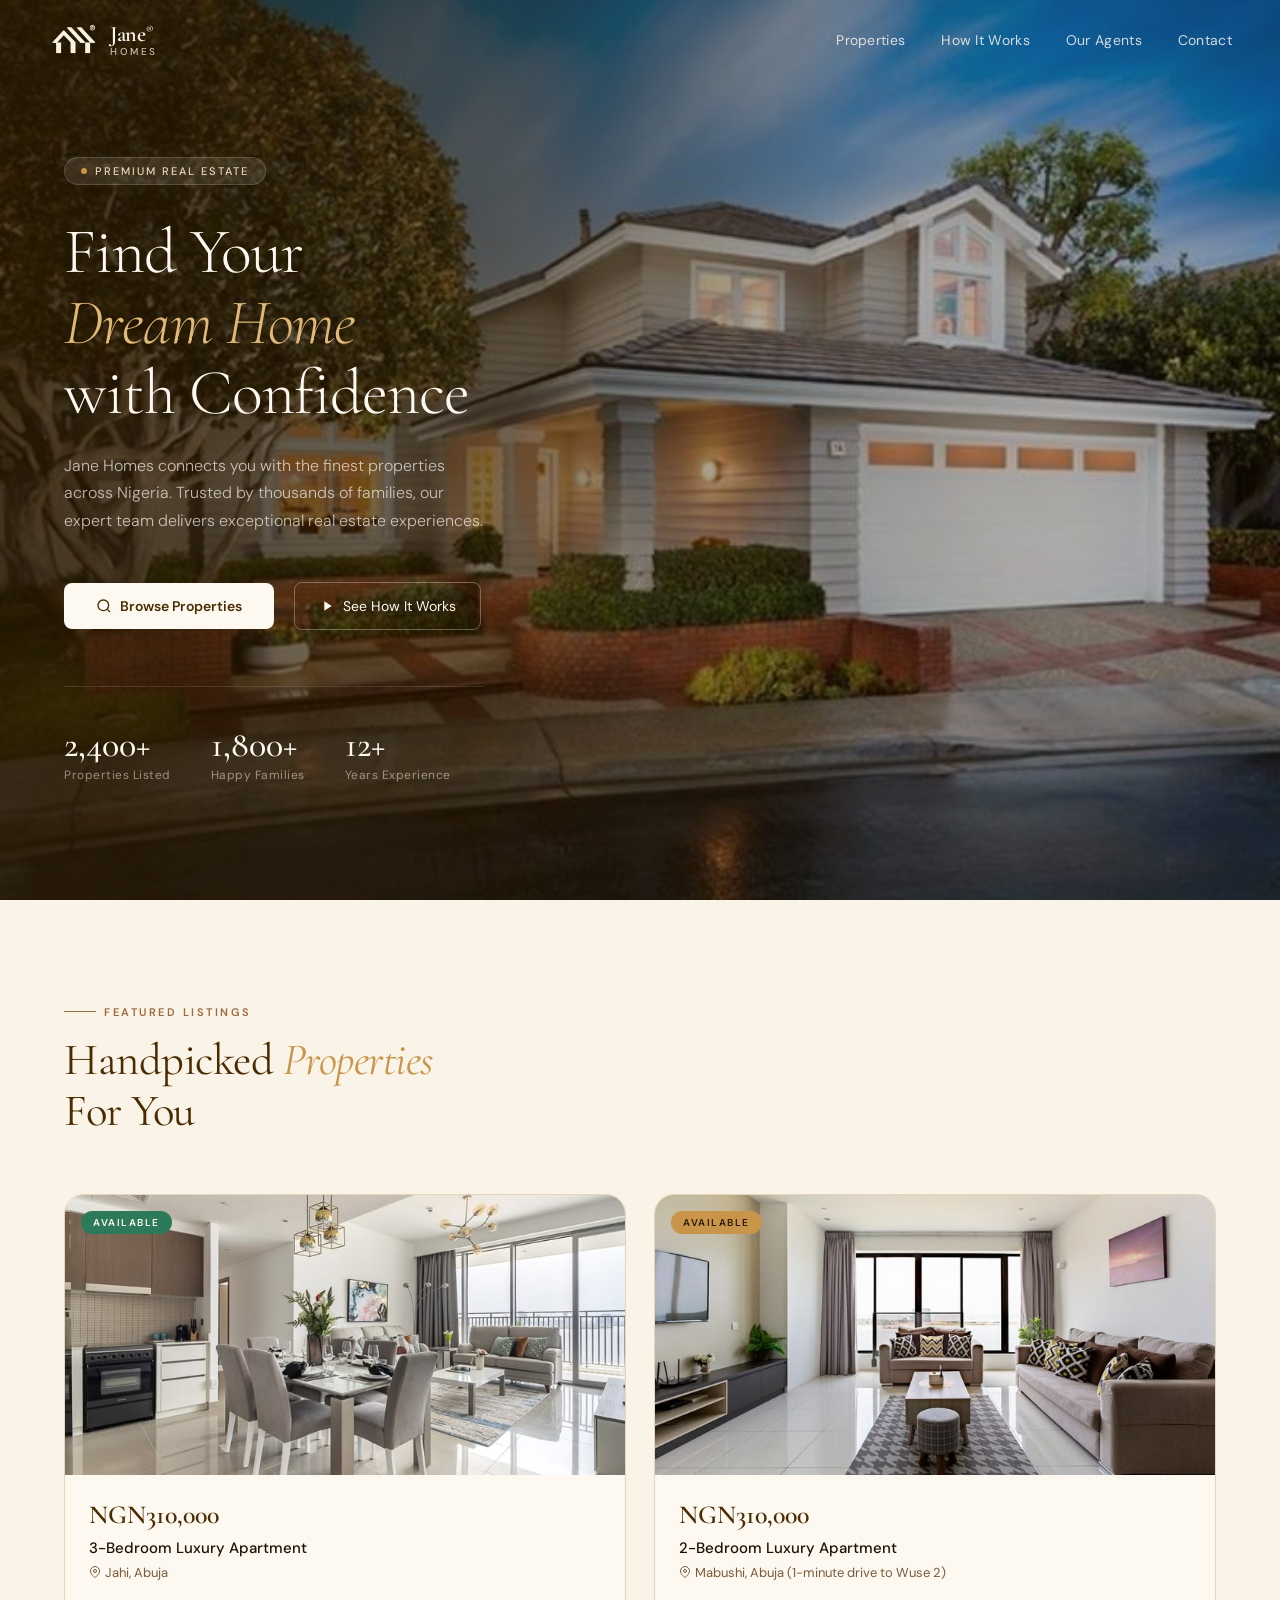
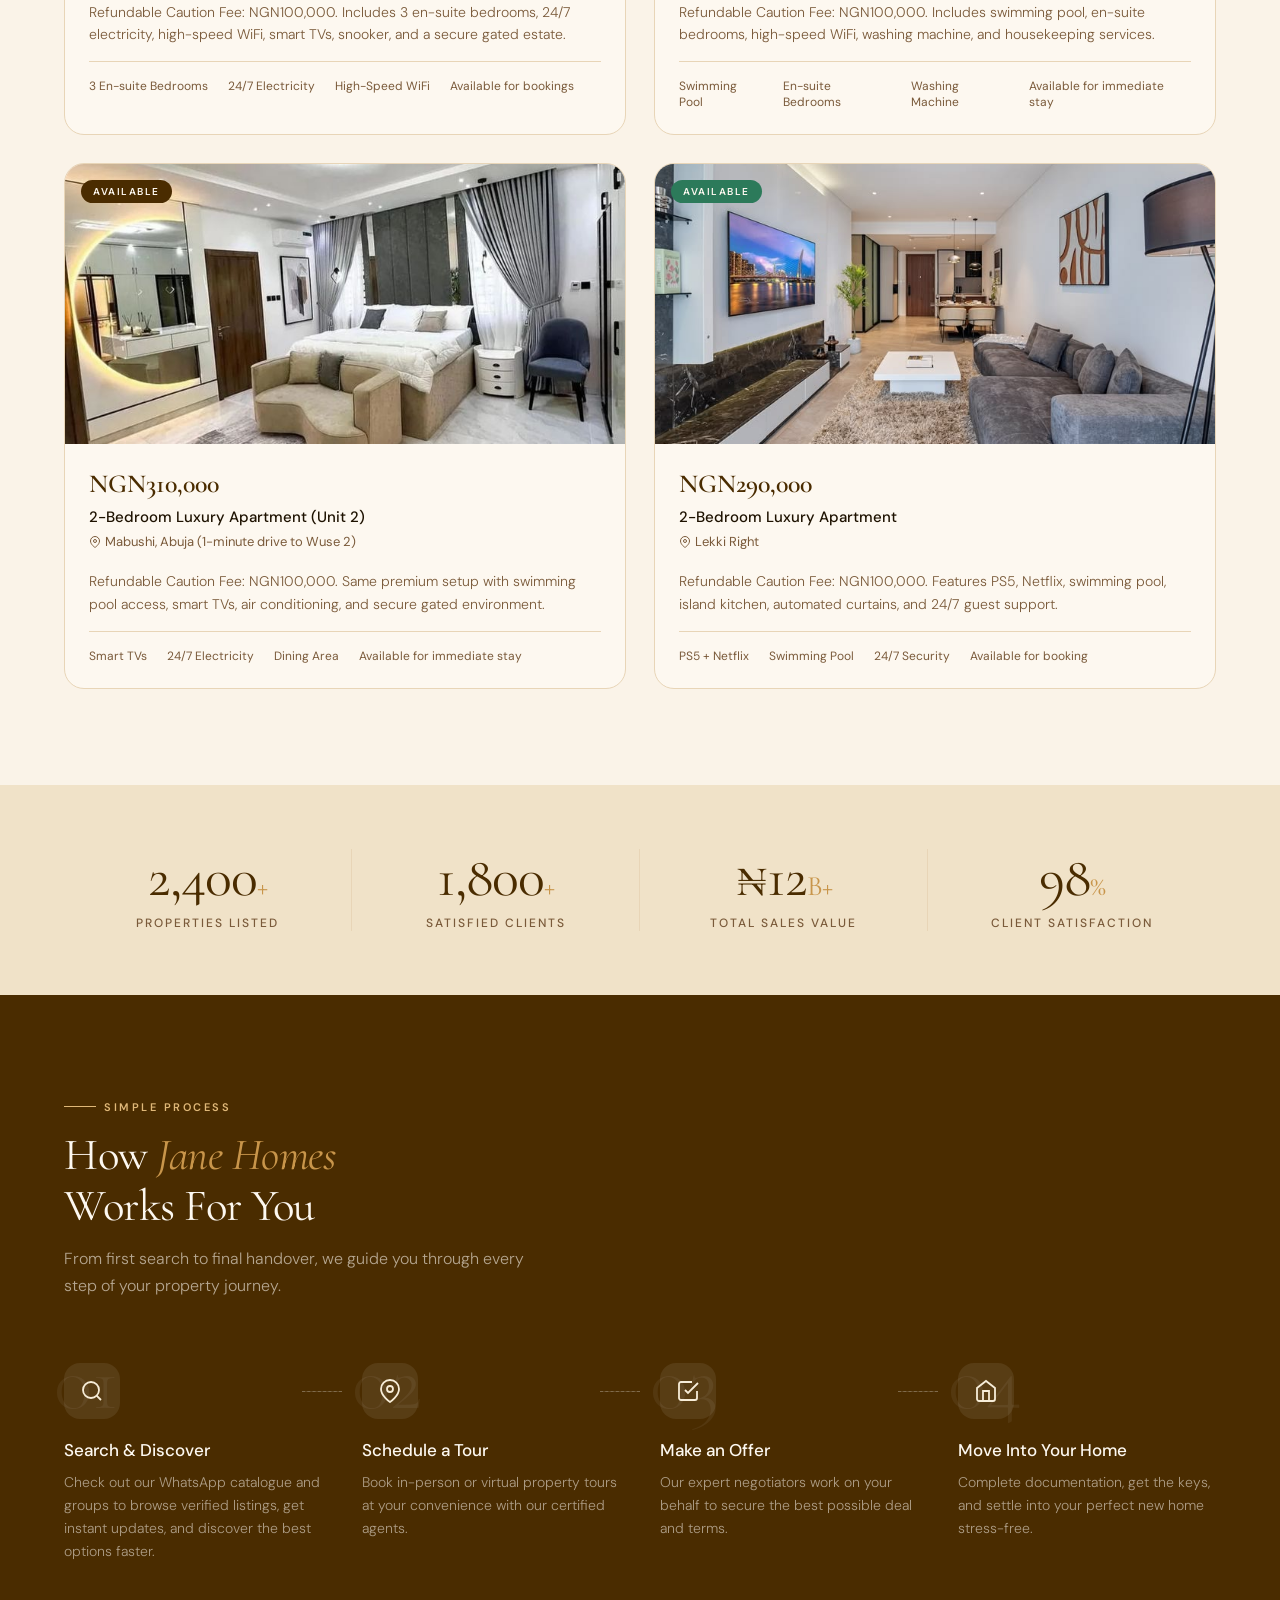
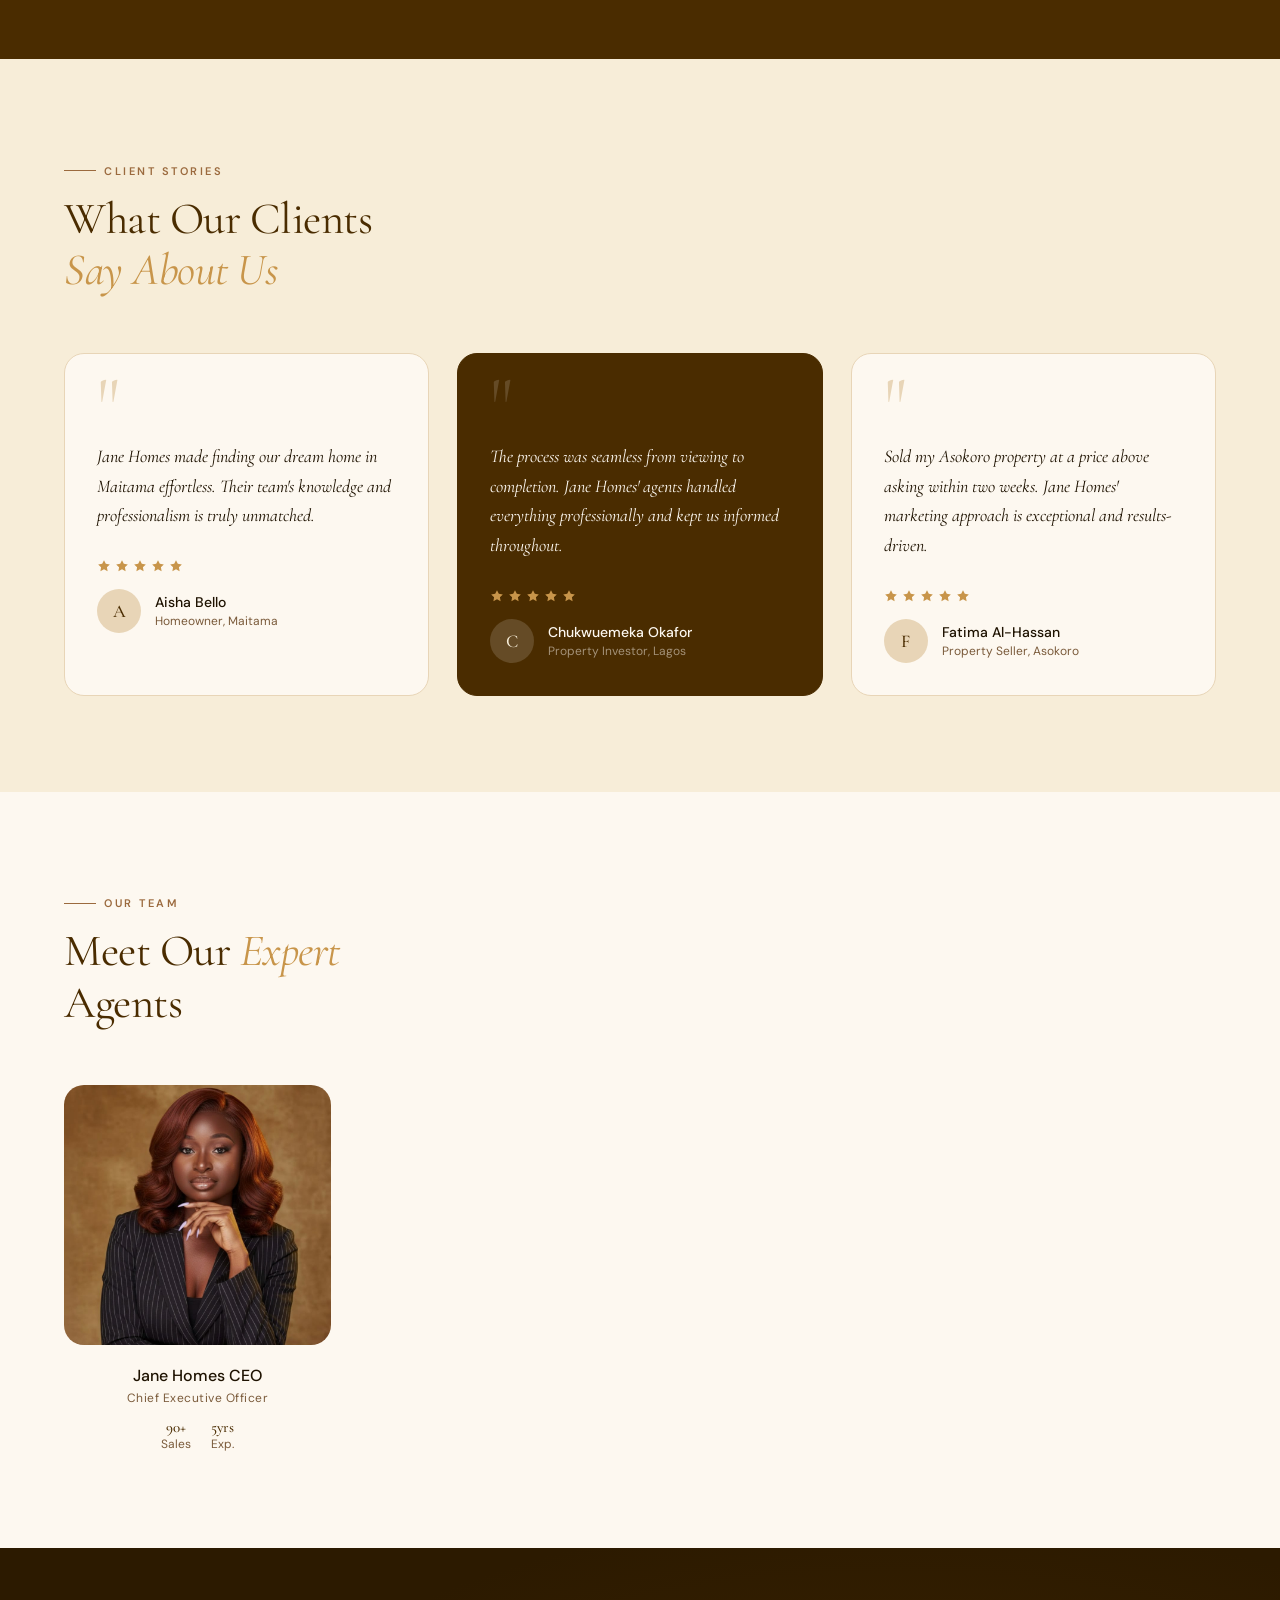
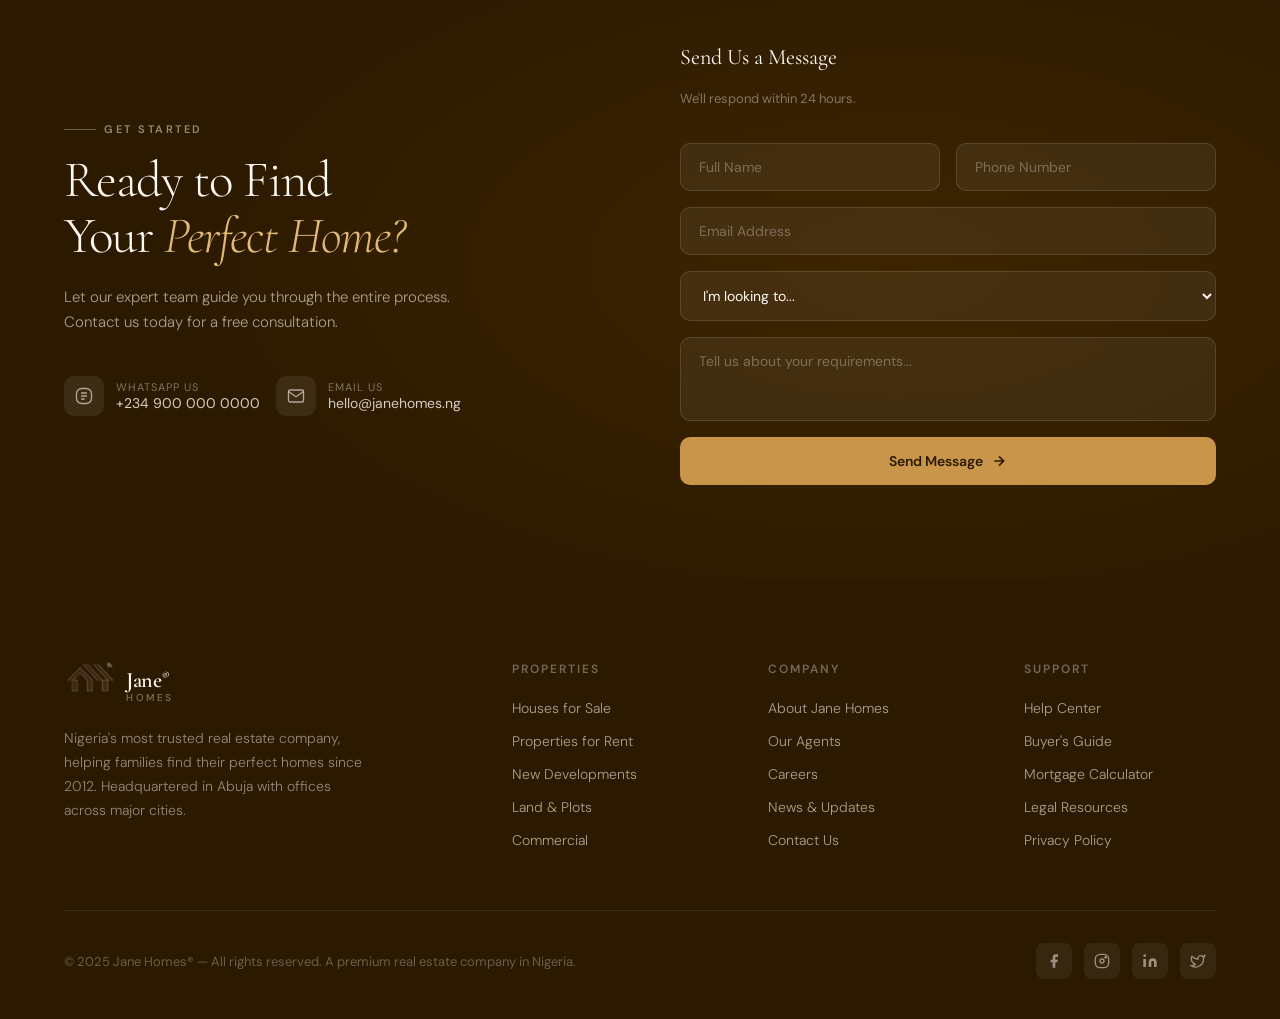
==== index.html @ 44bd5093 "Initial Jane Homes website setup" ====
<!doctype html>
<html lang="en">
  <head>
    <meta charset="UTF-8" />
    <meta name="viewport" content="width=device-width, initial-scale=1.0" />
    <title>Jane Homes® — Premium Real Estate</title>
    <link rel="preconnect" href="https://fonts.googleapis.com" />
    <link
      href="https://fonts.googleapis.com/css2?family=Cormorant+Garamond:ital,wght@0,300;0,400;0,500;0,600;1,300;1,400&family=DM+Sans:wght@300;400;500;600&display=swap"
      rel="stylesheet"
    />
    <link rel="stylesheet" href="assets/css/styles.css" />
  </head>
  <body>
    <!-- NAV -->
    <nav id="navbar">
      <a href="#" class="nav-logo">
        <span class="logo-icon-wrap logo-icon-switch" aria-hidden="true">
          <img
            class="logo-icon logo-icon--white"
            src="assets/images/static light"
            alt=""
          />
          <img
            class="logo-icon logo-icon--dark"
            src="assets/images/static dark"
            alt=""
          />
        </span>
        <div class="logo-text">
          <span class="brand-name"
            >Jane<sup style="font-size: 10px; vertical-align: super"
              >®</sup
            ></span
          >
          <span class="brand-sub">Homes</span>
        </div>
      </a>
      <ul class="nav-links">
        <li><a href="#properties">Properties</a></li>
        <li><a href="#how">How It Works</a></li>
        <li><a href="#agents">Our Agents</a></li>
        <li><a href="#contact">Contact</a></li>
      </ul>
    </nav>

    <!-- HERO -->
    <section class="hero">
      <div class="hero-left">
        <div class="hero-tag">
          <div class="hero-tag-dot"></div>
          <span>Premium Real Estate</span>
        </div>
        <h1 class="hero-title">
          Find Your<br /><em>Dream Home</em><br />with Confidence
        </h1>
        <p class="hero-desc">
          Jane Homes connects you with the finest properties across Nigeria.
          Trusted by thousands of families, our expert team delivers exceptional
          real estate experiences.
        </p>
        <div class="hero-actions">
          <a href="#properties" class="btn-cream">
            <svg
              width="16"
              height="16"
              fill="none"
              stroke="currentColor"
              stroke-width="2"
              viewBox="0 0 24 24"
            >
              <circle cx="11" cy="11" r="8" />
              <path d="m21 21-4.35-4.35" />
            </svg>
            Browse Properties
          </a>
          <a href="#how" class="btn-ghost">
            <svg width="16" height="16" viewBox="0 0 24 24" fill="currentColor">
              <path d="M8 5v14l11-7z" />
            </svg>
            See How It Works
          </a>
        </div>
        <div class="hero-stats">
          <div>
            <div class="hero-stat-num">2,400+</div>
            <div class="hero-stat-label">Properties Listed</div>
          </div>
          <div>
            <div class="hero-stat-num">1,800+</div>
            <div class="hero-stat-label">Happy Families</div>
          </div>
          <div>
            <div class="hero-stat-num">12+</div>
            <div class="hero-stat-label">Years Experience</div>
          </div>
        </div>
      </div>
      <div class="hero-right">
        <div class="hero-right-overlay"></div>
        <!-- Property image placeholder with gradient -->
        <div
          style="
            width: 100%;
            height: 100%;
            min-height: 600px;
            background: linear-gradient(
              135deg,
              #c8a882 0%,
              #a07850 30%,
              #7a5230 70%,
              #4a2c00 100%
            );
            display: flex;
            align-items: center;
            justify-content: center;
            position: relative;
          "
        >
          <div style="text-align: center; opacity: 0.3">
            <svg width="120" height="120" fill="none" viewBox="0 0 80 80">
              <path
                d="M16 50 L28 34 L40 50"
                stroke="white"
                stroke-width="5"
                stroke-linecap="round"
                stroke-linejoin="round"
              />
              <path
                d="M24 50 L36 34 L48 50"
                stroke="white"
                stroke-width="5"
                stroke-linecap="round"
                stroke-linejoin="round"
              />
              <path
                d="M32 50 L44 34 L56 50"
                stroke="white"
                stroke-width="5"
                stroke-linecap="round"
                stroke-linejoin="round"
              />
              <line
                x1="28"
                y1="49"
                x2="28"
                y2="58"
                stroke="white"
                stroke-width="5"
                stroke-linecap="round"
              />
              <line
                x1="40"
                y1="49"
                x2="40"
                y2="58"
                stroke="white"
                stroke-width="5"
                stroke-linecap="round"
              />
              <line
                x1="52"
                y1="49"
                x2="52"
                y2="58"
                stroke="white"
                stroke-width="5"
                stroke-linecap="round"
              />
            </svg>
          </div>
          <!-- Decorative floating property cards -->
          <div
            style="
              position: absolute;
              bottom: 32px;
              right: 32px;
              background: rgba(253, 248, 240, 0.95);
              border-radius: 16px;
              padding: 20px 24px;
              backdrop-filter: blur(20px);
              min-width: 220px;
              box-shadow: 0 16px 60px rgba(44, 26, 0, 0.3);
            "
          >
            <div
              style="
                font-size: 11px;
                color: #7a5a3a;
                letter-spacing: 1.5px;
                text-transform: uppercase;
                margin-bottom: 6px;
              "
            >
              Latest Sale
            </div>
            <div
              style="
                font-family: &quot;Cormorant Garamond&quot;, serif;
                font-size: 24px;
                font-weight: 600;
                color: #4a2c00;
              "
            >
              ₦85M
            </div>
            <div style="font-size: 12px; color: #9b6a3e; margin-top: 4px">
              Asokoro, Abuja · 4 Bed
            </div>
          </div>
          <div
            style="
              position: absolute;
              top: 40px;
              left: 32px;
              background: rgba(74, 44, 0, 0.9);
              border-radius: 12px;
              padding: 14px 18px;
              backdrop-filter: blur(20px);
            "
          >
            <div
              style="
                font-size: 11px;
                color: rgba(253, 248, 240, 0.6);
                margin-bottom: 4px;
              "
            >
              New Listing
            </div>
            <div
              style="
                font-family: &quot;Cormorant Garamond&quot;, serif;
                font-size: 18px;
                color: #f7edd8;
                font-weight: 500;
              "
            >
              Maitama Villa
            </div>
          </div>
        </div>
        <!-- Rotating badge -->
        <div
          class="hero-badge"
          style="position: absolute; top: 40px; right: 30px; z-index: 5"
        >
          <svg
            viewBox="0 0 90 90"
            fill="none"
            xmlns="http://www.w3.org/2000/svg"
          >
            <circle
              cx="45"
              cy="45"
              r="44"
              stroke="rgba(200,149,74,0.3)"
              stroke-width="1"
            />
            <path
              id="circle-text"
              d="M 45,45 m -35,0 a 35,35 0 1,1 70,0 a 35,35 0 1,1 -70,0"
              fill="none"
            />
            <text
              style="
                font-size: 9px;
                fill: #c8954a;
                font-family: &quot;DM Sans&quot;, sans-serif;
                letter-spacing: 2px;
                font-weight: 500;
              "
            >
              <textPath href="#circle-text">
                PREMIUM REAL ESTATE · ABUJA ·
              </textPath>
            </text>
            <circle cx="45" cy="45" r="18" fill="rgba(74,44,0,0.8)" />
            <path
              d="M39 49 L45 39 L51 49"
              stroke="#F7EDD8"
              stroke-width="2"
              stroke-linecap="round"
              stroke-linejoin="round"
              fill="none"
            />
            <line
              x1="43"
              y1="49"
              x2="43"
              y2="53"
              stroke="#F7EDD8"
              stroke-width="2"
              stroke-linecap="round"
            />
            <line
              x1="47"
              y1="49"
              x2="47"
              y2="53"
              stroke="#F7EDD8"
              stroke-width="2"
              stroke-linecap="round"
            />
          </svg>
        </div>
      </div>
    </section>

    <!-- SEARCH
    <div class="search-section">
      <div class="search-container">
        <div class="search-wrapper fade-in">
          <div style="width: 100%">
            <div class="search-tabs">
              <div class="search-tab active">Buy</div>
              <div class="search-tab">Rent</div>
              <div class="search-tab">Sell</div>
              <div class="search-tab">New Developments</div>
            </div>
            <div
              style="
                display: flex;
                gap: 20px;
                align-items: flex-end;
                flex-wrap: wrap;
              "
            >
              <div class="search-field" style="flex: 2">
                <label>Location</label>
                <input type="text" placeholder="e.g. Maitama, Wuse, Jabi..." />
              </div>
              <div class="search-field">
                <label>Property Type</label>
                <select>
                  <option>All Types</option>
                  <option>Apartment</option>
                  <option>Detached House</option>
                  <option>Duplex</option>
                  <option>Land</option>
                </select>
              </div>
              <div class="search-field">
                <label>Price Range</label>
                <select>
                  <option>Any Price</option>
                  <option>₦10M – ₦30M</option>
                  <option>₦30M – ₦80M</option>
                  <option>₦80M – ₦200M</option>
                  <option>₦200M+</option>
                </select>
              </div>
              <div class="search-field">
                <label>Bedrooms</label>
                <select>
                  <option>Any</option>
                  <option>1 Bed</option>
                  <option>2 Beds</option>
                  <option>3 Beds</option>
                  <option>4+ Beds</option>
                </select>
              </div>
              <button class="search-btn">
                <svg
                  width="16"
                  height="16"
                  fill="none"
                  stroke="currentColor"
                  stroke-width="2"
                  viewBox="0 0 24 24"
                >
                  <circle cx="11" cy="11" r="8" />
                  <path d="m21 21-4.35-4.35" />
                </svg>
                Search
              </button>
            </div>
          </div>
        </div>
      </div>
    </div>
    -->

    <!-- PROPERTIES -->
    <section class="properties-section" id="properties">
      <div class="section-header fade-in">
        <div>
          <div class="section-tag">
            <div class="section-tag-line"></div>
            <span>Featured Listings</span>
          </div>
          <h2 class="section-title">
            Handpicked <em>Properties</em><br />For You
          </h2>
        </div>
        <!-- <a href="#" class="btn-outline">View All Properties →</a> -->
      </div>
      <div class="properties-grid">
        <div class="property-card fade-in">
          <div class="property-img">
            <img
              src="assets/images/apartment1"
              alt="3-Bedroom Luxury Apartment in Jahi, Abuja"
            />
            <span class="property-tag new">Available</span>
          </div>
          <div class="property-info">
            <div class="property-price">NGN310,000</div>
            <div class="property-name">3-Bedroom Luxury Apartment</div>
            <div class="property-location">
              <svg
                width="12"
                height="12"
                fill="none"
                stroke="currentColor"
                stroke-width="2"
                viewBox="0 0 24 24"
              >
                <path d="M21 10c0 7-9 13-9 13s-9-6-9-13a9 9 0 0 1 18 0z" />
                <circle cx="12" cy="10" r="3" />
              </svg>
              Jahi, Abuja
            </div>
            <p
              style="
                font-size: 14px;
                color: #7a5a3a;
                line-height: 1.6;
                margin-bottom: 16px;
                font-weight: 300;
              "
            >
              Refundable Caution Fee: NGN100,000. Includes 3 en-suite bedrooms,
              24/7 electricity, high-speed WiFi, smart TVs, snooker, and a
              secure gated estate.
            </p>
            <div class="property-specs">
              <div class="spec">3 En-suite Bedrooms</div>
              <div class="spec">24/7 Electricity</div>
              <div class="spec">High-Speed WiFi</div>
              <div class="spec">Available for bookings</div>
            </div>
          </div>
        </div>

        <div class="property-card fade-in">
          <div class="property-img">
            <img
              src="assets/images/apartment2"
              alt="2-Bedroom Luxury Apartment in Mabushi, Abuja"
            />
            <span class="property-tag sale">Available</span>
          </div>
          <div class="property-info">
            <div class="property-price">NGN310,000</div>
            <div class="property-name">2-Bedroom Luxury Apartment</div>
            <div class="property-location">
              <svg
                width="12"
                height="12"
                fill="none"
                stroke="currentColor"
                stroke-width="2"
                viewBox="0 0 24 24"
              >
                <path d="M21 10c0 7-9 13-9 13s-9-6-9-13a9 9 0 0 1 18 0z" />
                <circle cx="12" cy="10" r="3" />
              </svg>
              Mabushi, Abuja (1-minute drive to Wuse 2)
            </div>
            <p
              style="
                font-size: 14px;
                color: #7a5a3a;
                line-height: 1.6;
                margin-bottom: 16px;
                font-weight: 300;
              "
            >
              Refundable Caution Fee: NGN100,000. Includes swimming pool,
              en-suite bedrooms, high-speed WiFi, washing machine, and
              housekeeping services.
            </p>
            <div class="property-specs">
              <div class="spec">Swimming Pool</div>
              <div class="spec">En-suite Bedrooms</div>
              <div class="spec">Washing Machine</div>
              <div class="spec">Available for immediate stay</div>
            </div>
          </div>
        </div>

        <div class="property-card fade-in">
          <div class="property-img">
            <img
              src="assets/images/apartment3"
              alt="2-Bedroom Luxury Apartment in Mabushi, Abuja"
            />
            <span class="property-tag">Available</span>
          </div>
          <div class="property-info">
            <div class="property-price">NGN310,000</div>
            <div class="property-name">2-Bedroom Luxury Apartment (Unit 2)</div>
            <div class="property-location">
              <svg
                width="12"
                height="12"
                fill="none"
                stroke="currentColor"
                stroke-width="2"
                viewBox="0 0 24 24"
              >
                <path d="M21 10c0 7-9 13-9 13s-9-6-9-13a9 9 0 0 1 18 0z" />
                <circle cx="12" cy="10" r="3" />
              </svg>
              Mabushi, Abuja (1-minute drive to Wuse 2)
            </div>
            <p
              style="
                font-size: 14px;
                color: #7a5a3a;
                line-height: 1.6;
                margin-bottom: 16px;
                font-weight: 300;
              "
            >
              Refundable Caution Fee: NGN100,000. Same premium setup with
              swimming pool access, smart TVs, air conditioning, and secure
              gated environment.
            </p>
            <div class="property-specs">
              <div class="spec">Smart TVs</div>
              <div class="spec">24/7 Electricity</div>
              <div class="spec">Dining Area</div>
              <div class="spec">Available for immediate stay</div>
            </div>
          </div>
        </div>

        <div class="property-card fade-in">
          <div class="property-img">
            <img
              src="assets/images/apartment4"
              alt="2-Bedroom Luxury Apartment in Lekki Right"
            />
            <span class="property-tag new">Available</span>
          </div>
          <div class="property-info">
            <div class="property-price">NGN290,000</div>
            <div class="property-name">2-Bedroom Luxury Apartment</div>
            <div class="property-location">
              <svg
                width="12"
                height="12"
                fill="none"
                stroke="currentColor"
                stroke-width="2"
                viewBox="0 0 24 24"
              >
                <path d="M21 10c0 7-9 13-9 13s-9-6-9-13a9 9 0 0 1 18 0z" />
                <circle cx="12" cy="10" r="3" />
              </svg>
              Lekki Right
            </div>
            <p
              style="
                font-size: 14px;
                color: #7a5a3a;
                line-height: 1.6;
                margin-bottom: 16px;
                font-weight: 300;
              "
            >
              Refundable Caution Fee: NGN100,000. Features PS5, Netflix,
              swimming pool, island kitchen, automated curtains, and 24/7 guest
              support.
            </p>
            <div class="property-specs">
              <div class="spec">PS5 + Netflix</div>
              <div class="spec">Swimming Pool</div>
              <div class="spec">24/7 Security</div>
              <div class="spec">Available for booking</div>
            </div>
          </div>
        </div>
      </div>
    </section>

    <!-- STATS BAND -->
    <div class="stats-band">
      <div class="stat-item fade-in">
        <div class="stat-number">2,400<span class="stat-suffix">+</span></div>
        <div class="stat-label">Properties Listed</div>
      </div>
      <div class="stat-item fade-in">
        <div class="stat-number">1,800<span class="stat-suffix">+</span></div>
        <div class="stat-label">Satisfied Clients</div>
      </div>
      <div class="stat-item fade-in">
        <div class="stat-number">₦12<span class="stat-suffix">B+</span></div>
        <div class="stat-label">Total Sales Value</div>
      </div>
      <div class="stat-item fade-in">
        <div class="stat-number">98<span class="stat-suffix">%</span></div>
        <div class="stat-label">Client Satisfaction</div>
      </div>
    </div>

    <!-- HOW IT WORKS -->
    <section class="how-section" id="how">
      <div style="max-width: 600px" class="fade-in">
        <div class="section-tag">
          <div class="section-tag-line"></div>
          <span>Simple Process</span>
        </div>
        <h2 class="section-title">
          How <em>Jane Homes</em><br />Works For You
        </h2>
        <p class="section-desc">
          From first search to final handover, we guide you through every step
          of your property journey.
        </p>
      </div>
      <div class="steps-grid">
        <div class="step fade-in">
          <div class="step-num">01</div>
          <div class="step-icon">
            <svg
              width="24"
              height="24"
              fill="none"
              stroke="#F7EDD8"
              stroke-width="1.8"
              viewBox="0 0 24 24"
            >
              <circle cx="11" cy="11" r="8" />
              <path d="m21 21-4.35-4.35" />
            </svg>
          </div>
          <div class="step-title">Search & Discover</div>
          <p class="step-desc">
            Check out our WhatsApp catalogue and groups to browse verified
            listings, get instant updates, and discover the best options faster.
          </p>
        </div>
        <div class="step fade-in">
          <div class="step-num">02</div>
          <div class="step-icon">
            <svg
              width="24"
              height="24"
              fill="none"
              stroke="#F7EDD8"
              stroke-width="1.8"
              viewBox="0 0 24 24"
            >
              <path d="M21 10c0 7-9 13-9 13s-9-6-9-13a9 9 0 0 1 18 0z" />
              <circle cx="12" cy="10" r="3" />
            </svg>
          </div>
          <div class="step-title">Schedule a Tour</div>
          <p class="step-desc">
            Book in-person or virtual property tours at your convenience with
            our certified agents.
          </p>
        </div>
        <div class="step fade-in">
          <div class="step-num">03</div>
          <div class="step-icon">
            <svg
              width="24"
              height="24"
              fill="none"
              stroke="#F7EDD8"
              stroke-width="1.8"
              viewBox="0 0 24 24"
            >
              <path d="M9 11l3 3L22 4" />
              <path
                d="M21 12v7a2 2 0 0 1-2 2H5a2 2 0 0 1-2-2V5a2 2 0 0 1 2-2h11"
              />
            </svg>
          </div>
          <div class="step-title">Make an Offer</div>
          <p class="step-desc">
            Our expert negotiators work on your behalf to secure the best
            possible deal and terms.
          </p>
        </div>
        <div class="step fade-in">
          <div class="step-num">04</div>
          <div class="step-icon">
            <svg
              width="24"
              height="24"
              fill="none"
              stroke="#F7EDD8"
              stroke-width="1.8"
              viewBox="0 0 24 24"
            >
              <path d="M3 9l9-7 9 7v11a2 2 0 0 1-2 2H5a2 2 0 0 1-2-2z" />
              <polyline points="9 22 9 12 15 12 15 22" />
            </svg>
          </div>
          <div class="step-title">Move Into Your Home</div>
          <p class="step-desc">
            Complete documentation, get the keys, and settle into your perfect
            new home stress-free.
          </p>
        </div>
      </div>
    </section>

    <!-- TESTIMONIALS -->
    <section class="testimonials-section">
      <div class="section-header fade-in">
        <div>
          <div class="section-tag">
            <div class="section-tag-line"></div>
            <span>Client Stories</span>
          </div>
          <h2 class="section-title">
            What Our Clients<br /><em>Say About Us</em>
          </h2>
        </div>
      </div>
      <div class="testimonials-grid">
        <div class="testimonial-card fade-in">
          <span class="quote-mark">"</span>
          <p class="testimonial-text">
            Jane Homes made finding our dream home in Maitama effortless. Their
            team's knowledge and professionalism is truly unmatched.
          </p>
          <div class="testimonial-stars">
            <svg width="14" height="14" fill="#C8954A" viewBox="0 0 24 24">
              <path
                d="M12 2l3.09 6.26L22 9.27l-5 4.87 1.18 6.88L12 17.77l-6.18 3.25L7 14.14 2 9.27l6.91-1.01L12 2z"
              />
            </svg>
            <svg width="14" height="14" fill="#C8954A" viewBox="0 0 24 24">
              <path
                d="M12 2l3.09 6.26L22 9.27l-5 4.87 1.18 6.88L12 17.77l-6.18 3.25L7 14.14 2 9.27l6.91-1.01L12 2z"
              />
            </svg>
            <svg width="14" height="14" fill="#C8954A" viewBox="0 0 24 24">
              <path
                d="M12 2l3.09 6.26L22 9.27l-5 4.87 1.18 6.88L12 17.77l-6.18 3.25L7 14.14 2 9.27l6.91-1.01L12 2z"
              />
            </svg>
            <svg width="14" height="14" fill="#C8954A" viewBox="0 0 24 24">
              <path
                d="M12 2l3.09 6.26L22 9.27l-5 4.87 1.18 6.88L12 17.77l-6.18 3.25L7 14.14 2 9.27l6.91-1.01L12 2z"
              />
            </svg>
            <svg width="14" height="14" fill="#C8954A" viewBox="0 0 24 24">
              <path
                d="M12 2l3.09 6.26L22 9.27l-5 4.87 1.18 6.88L12 17.77l-6.18 3.25L7 14.14 2 9.27l6.91-1.01L12 2z"
              />
            </svg>
          </div>
          <div class="testimonial-author">
            <div class="author-avatar">A</div>
            <div>
              <div class="author-name">Aisha Bello</div>
              <div class="author-role">Homeowner, Maitama</div>
            </div>
          </div>
        </div>

        <div class="testimonial-card featured-t fade-in">
          <span class="quote-mark">"</span>
          <p class="testimonial-text">
            The process was seamless from viewing to completion. Jane Homes'
            agents handled everything professionally and kept us informed
            throughout.
          </p>
          <div class="testimonial-stars">
            <svg width="14" height="14" fill="#C8954A" viewBox="0 0 24 24">
              <path
                d="M12 2l3.09 6.26L22 9.27l-5 4.87 1.18 6.88L12 17.77l-6.18 3.25L7 14.14 2 9.27l6.91-1.01L12 2z"
              />
            </svg>
            <svg width="14" height="14" fill="#C8954A" viewBox="0 0 24 24">
              <path
                d="M12 2l3.09 6.26L22 9.27l-5 4.87 1.18 6.88L12 17.77l-6.18 3.25L7 14.14 2 9.27l6.91-1.01L12 2z"
              />
            </svg>
            <svg width="14" height="14" fill="#C8954A" viewBox="0 0 24 24">
              <path
                d="M12 2l3.09 6.26L22 9.27l-5 4.87 1.18 6.88L12 17.77l-6.18 3.25L7 14.14 2 9.27l6.91-1.01L12 2z"
              />
            </svg>
            <svg width="14" height="14" fill="#C8954A" viewBox="0 0 24 24">
              <path
                d="M12 2l3.09 6.26L22 9.27l-5 4.87 1.18 6.88L12 17.77l-6.18 3.25L7 14.14 2 9.27l6.91-1.01L12 2z"
              />
            </svg>
            <svg width="14" height="14" fill="#C8954A" viewBox="0 0 24 24">
              <path
                d="M12 2l3.09 6.26L22 9.27l-5 4.87 1.18 6.88L12 17.77l-6.18 3.25L7 14.14 2 9.27l6.91-1.01L12 2z"
              />
            </svg>
          </div>
          <div class="testimonial-author">
            <div
              class="author-avatar"
              style="background: rgba(255, 255, 255, 0.15); color: #f7edd8"
            >
              C
            </div>
            <div>
              <div class="author-name">Chukwuemeka Okafor</div>
              <div class="author-role">Property Investor, Lagos</div>
            </div>
          </div>
        </div>

        <div class="testimonial-card fade-in">
          <span class="quote-mark">"</span>
          <p class="testimonial-text">
            Sold my Asokoro property at a price above asking within two weeks.
            Jane Homes' marketing approach is exceptional and results-driven.
          </p>
          <div class="testimonial-stars">
            <svg width="14" height="14" fill="#C8954A" viewBox="0 0 24 24">
              <path
                d="M12 2l3.09 6.26L22 9.27l-5 4.87 1.18 6.88L12 17.77l-6.18 3.25L7 14.14 2 9.27l6.91-1.01L12 2z"
              />
            </svg>
            <svg width="14" height="14" fill="#C8954A" viewBox="0 0 24 24">
              <path
                d="M12 2l3.09 6.26L22 9.27l-5 4.87 1.18 6.88L12 17.77l-6.18 3.25L7 14.14 2 9.27l6.91-1.01L12 2z"
              />
            </svg>
            <svg width="14" height="14" fill="#C8954A" viewBox="0 0 24 24">
              <path
                d="M12 2l3.09 6.26L22 9.27l-5 4.87 1.18 6.88L12 17.77l-6.18 3.25L7 14.14 2 9.27l6.91-1.01L12 2z"
              />
            </svg>
            <svg width="14" height="14" fill="#C8954A" viewBox="0 0 24 24">
              <path
                d="M12 2l3.09 6.26L22 9.27l-5 4.87 1.18 6.88L12 17.77l-6.18 3.25L7 14.14 2 9.27l6.91-1.01L12 2z"
              />
            </svg>
            <svg width="14" height="14" fill="#C8954A" viewBox="0 0 24 24">
              <path
                d="M12 2l3.09 6.26L22 9.27l-5 4.87 1.18 6.88L12 17.77l-6.18 3.25L7 14.14 2 9.27l6.91-1.01L12 2z"
              />
            </svg>
          </div>
          <div class="testimonial-author">
            <div class="author-avatar">F</div>
            <div>
              <div class="author-name">Fatima Al-Hassan</div>
              <div class="author-role">Property Seller, Asokoro</div>
            </div>
          </div>
        </div>
      </div>
    </section>

    <!-- AGENTS -->
    <section class="agents-section" id="agents">
      <div class="section-header fade-in">
        <div>
          <div class="section-tag">
            <div class="section-tag-line"></div>
            <span>Our Team</span>
          </div>
          <h2 class="section-title">Meet Our <em>Expert</em><br />Agents</h2>
        </div>
      </div>
      <div class="agents-grid">
        <div class="agent-card fade-in">
          <div class="agent-photo-wrapper">
            <img
              class="agent-photo"
              src="assets/images/ceoimage.jpeg"
              alt="Jane Homes CEO"
            />
            <div class="agent-social">
              <div class="social-icon">
                <svg width="14" height="14" fill="#4A2C00" viewBox="0 0 24 24">
                  <path
                    d="M16 8a6 6 0 0 1 6 6v7h-4v-7a2 2 0 0 0-2-2 2 2 0 0 0-2 2v7h-4v-7a6 6 0 0 1 6-6z"
                  />
                  <rect x="2" y="9" width="4" height="12" />
                  <circle cx="4" cy="4" r="2" />
                </svg>
              </div>
              <div class="social-icon">
                <svg
                  width="14"
                  height="14"
                  fill="none"
                  stroke="#4A2C00"
                  stroke-width="2"
                  viewBox="0 0 24 24"
                >
                  <path
                    d="M15 2H9a7 7 0 0 0-7 7v6a7 7 0 0 0 7 7h6a7 7 0 0 0 7-7V9a7 7 0 0 0-7-7z"
                  />
                  <circle cx="12" cy="12" r="3" />
                </svg>
              </div>
            </div>
          </div>
          <div class="agent-name">Jane Homes CEO</div>
          <div class="agent-role">Chief Executive Officer</div>
          <div class="agent-stats">
            <div class="agent-stat"><strong>90+</strong>Sales</div>
            <div class="agent-stat"><strong>5yrs</strong>Exp.</div>
          </div>
        </div>
      </div>
    </section>

    <!-- CTA SECTION -->
    <section class="cta-section" id="contact">
      <div class="cta-bg-pattern"></div>
      <div class="cta-inner">
        <div class="fade-in">
          <div class="section-tag" style="margin-bottom: 16px">
            <div
              class="section-tag-line"
              style="background: rgba(255, 255, 255, 0.3)"
            ></div>
            <span
              style="
                color: rgba(253, 248, 240, 0.5);
                font-size: 11px;
                font-weight: 600;
                letter-spacing: 2.5px;
                text-transform: uppercase;
              "
              >Get Started</span
            >
          </div>
          <h2 class="cta-title">
            Ready to Find<br />Your <em>Perfect Home?</em>
          </h2>
          <p class="cta-desc">
            Let our expert team guide you through the entire process. Contact us
            today for a free consultation.
          </p>
          <div
            style="display: flex; gap: 16px; margin-top: 40px; flex-wrap: wrap"
          >
            <div style="display: flex; align-items: center; gap: 12px">
              <div
                style="
                  width: 40px;
                  height: 40px;
                  background: rgba(255, 255, 255, 0.08);
                  border-radius: 10px;
                  display: flex;
                  align-items: center;
                  justify-content: center;
                "
              >
                <svg
                  width="18"
                  height="18"
                  fill="none"
                  stroke="rgba(253,248,240,0.6)"
                  stroke-width="1.8"
                  viewBox="0 0 24 24"
                >
                  <path
                    d="M15 2H9a7 7 0 0 0-7 7v6a7 7 0 0 0 7 7h6a7 7 0 0 0 7-7V9a7 7 0 0 0-7-7z"
                  />
                  <path d="M8 12h8M8 8h8M8 16h5" />
                </svg>
              </div>
              <div>
                <div
                  style="
                    font-size: 11px;
                    color: rgba(253, 248, 240, 0.4);
                    text-transform: uppercase;
                    letter-spacing: 1px;
                  "
                >
                  WhatsApp Us
                </div>
                <div style="font-size: 14px; color: rgba(253, 248, 240, 0.8)">
                  +234 900 000 0000
                </div>
              </div>
            </div>
            <div style="display: flex; align-items: center; gap: 12px">
              <div
                style="
                  width: 40px;
                  height: 40px;
                  background: rgba(255, 255, 255, 0.08);
                  border-radius: 10px;
                  display: flex;
                  align-items: center;
                  justify-content: center;
                "
              >
                <svg
                  width="18"
                  height="18"
                  fill="none"
                  stroke="rgba(253,248,240,0.6)"
                  stroke-width="1.8"
                  viewBox="0 0 24 24"
                >
                  <path
                    d="M4 4h16c1.1 0 2 .9 2 2v12c0 1.1-.9 2-2 2H4c-1.1 0-2-.9-2-2V6c0-1.1.9-2 2-2z"
                  />
                  <polyline points="22,6 12,13 2,6" />
                </svg>
              </div>
              <div>
                <div
                  style="
                    font-size: 11px;
                    color: rgba(253, 248, 240, 0.4);
                    text-transform: uppercase;
                    letter-spacing: 1px;
                  "
                >
                  Email Us
                </div>
                <div style="font-size: 14px; color: rgba(253, 248, 240, 0.8)">
                  hello@janehomes.ng
                </div>
              </div>
            </div>
          </div>
        </div>
        <div class="cta-form fade-in">
          <h3
            style="
              font-family: &quot;Cormorant Garamond&quot;, serif;
              font-size: 22px;
              font-weight: 400;
              color: var(--cream-white);
              margin-bottom: 4px;
            "
          >
            Send Us a Message
          </h3>
          <p
            style="
              font-size: 13px;
              color: rgba(253, 248, 240, 0.4);
              margin-bottom: 20px;
            "
          >
            We'll respond within 24 hours.
          </p>
          <div class="form-row">
            <input class="form-input" type="text" placeholder="Full Name" />
            <input class="form-input" type="tel" placeholder="Phone Number" />
          </div>
          <input class="form-input" type="email" placeholder="Email Address" />
          <select class="form-input" style="cursor: pointer">
            <option value="" style="background: #2c1a00">
              I'm looking to...
            </option>
            <option style="background: #2c1a00">Buy a Property</option>
            <option style="background: #2c1a00">Rent a Property</option>
            <option style="background: #2c1a00">Sell My Property</option>
            <option style="background: #2c1a00">Get Investment Advice</option>
          </select>
          <textarea
            class="form-input"
            rows="3"
            placeholder="Tell us about your requirements..."
            style="resize: none"
          ></textarea>
          <button class="form-submit">
            Send Message
            <svg
              width="16"
              height="16"
              fill="none"
              stroke="currentColor"
              stroke-width="2.5"
              viewBox="0 0 24 24"
            >
              <path d="M5 12h14M12 5l7 7-7 7" />
            </svg>
          </button>
        </div>
      </div>
    </section>

    <!-- FOOTER -->
    <footer>
      <div class="footer-top">
        <div class="footer-logo-area">
          <a href="#" class="nav-logo" style="text-decoration: none">
            <span class="logo-icon-wrap" aria-hidden="true">
              <img class="logo-icon" src="assets/images/static dark" alt="" />
            </span>
            <div class="logo-text">
              <span class="brand-name" style="color: var(--cream-white)"
                >Jane<sup style="font-size: 10px; vertical-align: super"
                  >®</sup
                ></span
              >
              <span class="brand-sub" style="color: rgba(253, 248, 240, 0.4)"
                >Homes</span
              >
            </div>
          </a>
          <p class="footer-desc">
            Nigeria's most trusted real estate company, helping families find
            their perfect homes since 2012. Headquartered in Abuja with offices
            across major cities.
          </p>
        </div>
        <div class="footer-col">
          <h4>Properties</h4>
          <ul>
            <li><a href="#">Houses for Sale</a></li>
            <li><a href="#">Properties for Rent</a></li>
            <li><a href="#">New Developments</a></li>
            <li><a href="#">Land & Plots</a></li>
            <li><a href="#">Commercial</a></li>
          </ul>
        </div>
        <div class="footer-col">
          <h4>Company</h4>
          <ul>
            <li><a href="#">About Jane Homes</a></li>
            <li><a href="#">Our Agents</a></li>
            <li><a href="#">Careers</a></li>
            <li><a href="#">News & Updates</a></li>
            <li><a href="#">Contact Us</a></li>
          </ul>
        </div>
        <div class="footer-col">
          <h4>Support</h4>
          <ul>
            <li><a href="#">Help Center</a></li>
            <li><a href="#">Buyer's Guide</a></li>
            <li><a href="#">Mortgage Calculator</a></li>
            <li><a href="#">Legal Resources</a></li>
            <li><a href="#">Privacy Policy</a></li>
          </ul>
        </div>
      </div>
      <div class="footer-bottom">
        <p class="footer-copy">
          © 2025 Jane Homes® — All rights reserved. A premium real estate
          company in Nigeria.
        </p>
        <div class="footer-socials">
          <a href="#" class="footer-social">
            <svg
              width="16"
              height="16"
              fill="rgba(253,248,240,0.5)"
              viewBox="0 0 24 24"
            >
              <path
                d="M18 2h-3a5 5 0 0 0-5 5v3H7v4h3v8h4v-8h3l1-4h-4V7a1 1 0 0 1 1-1h3z"
              />
            </svg>
          </a>
          <a href="#" class="footer-social">
            <svg
              width="16"
              height="16"
              fill="none"
              stroke="rgba(253,248,240,0.5)"
              stroke-width="2"
              viewBox="0 0 24 24"
            >
              <path
                d="M15 2H9a7 7 0 0 0-7 7v6a7 7 0 0 0 7 7h6a7 7 0 0 0 7-7V9a7 7 0 0 0-7-7z"
              />
              <circle cx="12" cy="12" r="3" />
              <circle cx="17.5" cy="6.5" r="1" fill="rgba(253,248,240,0.5)" />
            </svg>
          </a>
          <a href="#" class="footer-social">
            <svg
              width="16"
              height="16"
              fill="rgba(253,248,240,0.5)"
              viewBox="0 0 24 24"
            >
              <path
                d="M16 8a6 6 0 0 1 6 6v7h-4v-7a2 2 0 0 0-2-2 2 2 0 0 0-2 2v7h-4v-7a6 6 0 0 1 6-6z"
              />
              <rect x="2" y="9" width="4" height="12" />
              <circle cx="4" cy="4" r="2" />
            </svg>
          </a>
          <a href="#" class="footer-social">
            <svg
              width="16"
              height="16"
              fill="none"
              stroke="rgba(253,248,240,0.5)"
              stroke-width="2"
              viewBox="0 0 24 24"
            >
              <path
                d="M22 4s-.7 2.1-2 3.4c1.6 10-9.4 17.3-18 11.6 2.2.1 4.4-.6 6-2C3 15.5.5 9.6 3 5c2.2 2.6 5.6 4.1 9 4-.9-4.2 4-6.6 7-3.8 1.1 0 3-1.2 3-1.2z"
              />
            </svg>
          </a>
        </div>
      </div>
    </footer>

    <script src="assets/js/script.js"></script>
  </body>
</html>
---- assets/css/styles.css ----
:root {
  --brown-dark: #2c1a00;
  --brown-mid: #3d2300;
  --brown-primary: #4a2c00;
  --brown-light: #7a5230;
  --brown-accent: #9b6a3e;
  --cream-deep: #e8d5b7;
  --cream-mid: #f0e2c8;
  --cream-light: #f7edd8;
  --cream-pale: #faf3e8;
  --cream-white: #fdf8f0;
  --gold: #c8954a;
  --gold-light: #e0b878;
  --text-dark: #1e1200;
  --text-mid: #4a2c00;
  --text-muted: #7a5a3a;
}

*,
*::before,
*::after {
  margin: 0;
  padding: 0;
  box-sizing: border-box;
}

html {
  scroll-behavior: smooth;
}

body {
  font-family: "DM Sans", sans-serif;
  background: var(--cream-white);
  color: var(--text-dark);
  overflow-x: hidden;
}

/* ===== NAV ===== */
nav {
  position: fixed;
  top: 0;
  left: 0;
  right: 0;
  z-index: 100;
  padding: 0 48px;
  height: 80px;
  display: flex;
  align-items: center;
  justify-content: space-between;
  background: transparent;
  backdrop-filter: none;
  border-bottom: 1px solid transparent;
  transition: all 0.3s ease;
}

nav.scrolled {
  background: rgba(253, 248, 240, 0.92);
  backdrop-filter: blur(20px);
  border-bottom: 1px solid rgba(74, 44, 0, 0.08);
  box-shadow: 0 4px 40px rgba(44, 26, 0, 0.12);
}

.nav-logo {
  display: flex;
  align-items: center;
  gap: 12px;
  text-decoration: none;
}

.logo-icon-wrap {
  width: 50px;
  height: 50px;
  display: block;
  overflow: hidden;
  flex-shrink: 0;
  border-radius: 10px;
}

.logo-icon {
  width: 50px;
  height: 32px;
  object-fit: cover;
  object-position: center;
  display: block;
  transform-origin: center;
}

nav .logo-icon-switch {
  position: relative;
}

nav .logo-icon-switch .logo-icon {
  position: absolute;
  inset: 0;
  width: 100%;
  height: 100%;
  object-fit: contain;
  transition: opacity 0.25s ease;
}

nav .logo-icon-switch .logo-icon--white {
  opacity: 1;
}

nav .logo-icon-switch .logo-icon--dark {
  opacity: 0;
}

nav.scrolled .logo-icon-switch .logo-icon--white {
  opacity: 0;
}

nav.scrolled .logo-icon-switch .logo-icon--dark {
  opacity: 1;
}

.logo-text {
  display: flex;
  flex-direction: column;
  line-height: 1;
}

.logo-text .brand-name {
  font-family: "Cormorant Garamond", serif;
  font-size: 22px;
  font-weight: 600;
  color: var(--brown-primary);
  letter-spacing: -0.3px;
}

.logo-text .brand-sub {
  font-size: 10px;
  font-weight: 500;
  color: var(--brown-accent);
  letter-spacing: 2.5px;
  text-transform: uppercase;
  margin-top: 2px;
}

nav:not(.scrolled) .logo-text .brand-name {
  color: var(--cream-white);
}

nav:not(.scrolled) .logo-text .brand-sub {
  color: rgba(253, 248, 240, 0.75);
}

.nav-links {
  display: flex;
  align-items: center;
  gap: 36px;
  list-style: none;
}

.nav-links a {
  text-decoration: none;
  font-size: 14px;
  font-weight: 400;
  color: var(--text-muted);
  letter-spacing: 0.3px;
  transition: color 0.2s;
}

.nav-links a:hover {
  color: var(--brown-primary);
}

nav:not(.scrolled) .nav-links a {
  color: rgba(253, 248, 240, 0.82);
}

nav:not(.scrolled) .nav-links a:hover {
  color: var(--cream-white);
}

.nav-cta {
  display: flex;
  align-items: center;
  gap: 16px;
}

.btn-outline {
  padding: 10px 22px;
  border: 1.5px solid var(--brown-primary);
  border-radius: 6px;
  background: transparent;
  color: var(--brown-primary);
  font-family: "DM Sans", sans-serif;
  font-size: 13px;
  font-weight: 500;
  cursor: pointer;
  text-decoration: none;
  transition: all 0.2s;
}

.btn-outline:hover {
  background: var(--brown-primary);
  color: var(--cream-white);
}

.btn-solid {
  padding: 10px 22px;
  background: var(--brown-primary);
  border: 1.5px solid var(--brown-primary);
  border-radius: 6px;
  color: var(--cream-white);
  font-family: "DM Sans", sans-serif;
  font-size: 13px;
  font-weight: 500;
  cursor: pointer;
  text-decoration: none;
  transition: all 0.2s;
}

.btn-solid:hover {
  background: var(--brown-dark);
  border-color: var(--brown-dark);
}

/* ===== HERO ===== */
.hero {
  min-height: 100vh;
  padding: 120px 64px 80px;
  display: flex;
  align-items: center;
  position: relative;
  overflow: hidden;
  background-image:
    linear-gradient(
      100deg,
      rgba(44, 26, 0, 0.78) 0%,
      rgba(44, 26, 0, 0.62) 38%,
      rgba(44, 26, 0, 0.35) 60%,
      rgba(44, 26, 0, 0.22) 100%
    ),
    url("../images/Real Estate hero.jpeg");
  background-size: cover;
  background-position: center;
  background-repeat: no-repeat;
}

.hero-left {
  background: transparent;
  display: flex;
  flex-direction: column;
  justify-content: center;
  padding: 0;
  position: relative;
  max-width: 680px;
  z-index: 2;
}

.hero-left::after {
  display: none;
}

.hero-tag {
  display: inline-flex;
  align-items: center;
  gap: 8px;
  background: rgba(255, 255, 255, 0.1);
  border: 1px solid rgba(255, 255, 255, 0.15);
  border-radius: 100px;
  padding: 6px 16px;
  margin-bottom: 32px;
  width: fit-content;
}

.hero-tag span {
  font-size: 11px;
  font-weight: 500;
  color: var(--cream-deep);
  letter-spacing: 2px;
  text-transform: uppercase;
}

.hero-tag-dot {
  width: 6px;
  height: 6px;
  background: var(--gold);
  border-radius: 50%;
  animation: pulse 2s infinite;
}

@keyframes pulse {
  0%,
  100% {
    opacity: 1;
    transform: scale(1);
  }
  50% {
    opacity: 0.5;
    transform: scale(0.8);
  }
}

.hero-title {
  font-family: "Cormorant Garamond", serif;
  font-size: clamp(48px, 5vw, 72px);
  font-weight: 300;
  line-height: 1.1;
  color: var(--cream-white);
  margin-bottom: 24px;
  letter-spacing: -1px;
}

.hero-title em {
  font-style: italic;
  color: var(--gold-light);
}

.hero-desc {
  font-size: 16px;
  line-height: 1.7;
  color: rgba(253, 248, 240, 0.7);
  max-width: 420px;
  margin-bottom: 48px;
  font-weight: 300;
}

.hero-actions {
  display: flex;
  align-items: center;
  gap: 20px;
}

.btn-cream {
  padding: 14px 32px;
  background: var(--cream-white);
  border: none;
  border-radius: 8px;
  color: var(--brown-primary);
  font-family: "DM Sans", sans-serif;
  font-size: 14px;
  font-weight: 600;
  cursor: pointer;
  text-decoration: none;
  transition: all 0.2s;
  display: flex;
  align-items: center;
  gap: 8px;
}

.btn-cream:hover {
  background: var(--cream-pale);
  transform: translateY(-1px);
}

.btn-ghost {
  padding: 14px 24px;
  background: transparent;
  border: 1.5px solid rgba(255, 255, 255, 0.3);
  border-radius: 8px;
  color: var(--cream-white);
  font-family: "DM Sans", sans-serif;
  font-size: 14px;
  font-weight: 400;
  cursor: pointer;
  text-decoration: none;
  transition: all 0.2s;
  display: flex;
  align-items: center;
  gap: 8px;
}

.btn-ghost:hover {
  border-color: rgba(255, 255, 255, 0.6);
  background: rgba(255, 255, 255, 0.05);
}

.hero-stats {
  display: flex;
  gap: 40px;
  margin-top: 56px;
  padding-top: 40px;
  border-top: 1px solid rgba(255, 255, 255, 0.12);
}

.hero-stat-num {
  font-family: "Cormorant Garamond", serif;
  font-size: 36px;
  font-weight: 500;
  color: var(--cream-white);
  line-height: 1;
}

.hero-stat-label {
  font-size: 12px;
  color: rgba(253, 248, 240, 0.5);
  margin-top: 4px;
  letter-spacing: 0.5px;
}

.hero-right {
  display: none;
}

.hero-img-main {
  width: 100%;
  height: 100%;
  object-fit: cover;
}

/* Property card floating */
.hero-card {
  position: absolute;
  bottom: 40px;
  left: -20px;
  background: var(--cream-white);
  border-radius: 16px;
  padding: 20px 24px;
  box-shadow: 0 24px 80px rgba(44, 26, 0, 0.25);
  display: flex;
  align-items: center;
  gap: 16px;
  animation: floatUp 0.8s ease 0.4s both;
  z-index: 3;
  min-width: 280px;
}

@keyframes floatUp {
  from {
    opacity: 0;
    transform: translateY(30px);
  }
  to {
    opacity: 1;
    transform: translateY(0);
  }
}

.hero-card-icon {
  width: 48px;
  height: 48px;
  background: var(--cream-light);
  border-radius: 12px;
  display: flex;
  align-items: center;
  justify-content: center;
  flex-shrink: 0;
}

.hero-card-text .label {
  font-size: 11px;
  color: var(--text-muted);
  letter-spacing: 1px;
  text-transform: uppercase;
  margin-bottom: 4px;
}

.hero-card-text .value {
  font-family: "Cormorant Garamond", serif;
  font-size: 22px;
  font-weight: 600;
  color: var(--brown-primary);
}

/* Hero badge top-right */
.hero-badge {
  position: absolute;
  top: 40px;
  right: 30px;
  background: var(--brown-primary);
  border-radius: 50%;
  width: 90px;
  height: 90px;
  display: flex;
  flex-direction: column;
  align-items: center;
  justify-content: center;
  z-index: 3;
  animation: spin-slow 20s linear infinite;
}

@keyframes spin-slow {
  from {
    transform: rotate(0deg);
  }
  to {
    transform: rotate(360deg);
  }
}

.hero-badge svg {
  width: 90px;
  height: 90px;
}

/* ===== SEARCH BAR ===== */
.search-section {
  background: var(--cream-white);
  padding: 0 64px;
  position: relative;
  z-index: 10;
}

.search-wrapper {
  background: var(--cream-white);
  border-radius: 16px;
  box-shadow: 0 8px 60px rgba(44, 26, 0, 0.12);
  border: 1px solid var(--cream-deep);
  padding: 24px 32px;
  display: flex;
  align-items: flex-end;
  gap: 24px;
  transform: translateY(-40px);
}

.search-tabs {
  display: flex;
  gap: 0;
  border-bottom: 2px solid var(--cream-deep);
  margin-bottom: 20px;
}

.search-tab {
  padding: 10px 24px;
  font-size: 13px;
  font-weight: 500;
  color: var(--text-muted);
  cursor: pointer;
  border-bottom: 2px solid transparent;
  margin-bottom: -2px;
  transition: all 0.2s;
}

.search-tab.active {
  color: var(--brown-primary);
  border-bottom-color: var(--brown-primary);
}

.search-container {
  max-width: 1200px;
  margin: 0 auto;
}

.search-field {
  display: flex;
  flex-direction: column;
  gap: 6px;
  flex: 1;
}

.search-field label {
  font-size: 11px;
  font-weight: 600;
  color: var(--text-muted);
  letter-spacing: 1.5px;
  text-transform: uppercase;
}

.search-field select,
.search-field input {
  background: var(--cream-pale);
  border: 1px solid var(--cream-deep);
  border-radius: 8px;
  padding: 10px 14px;
  font-family: "DM Sans", sans-serif;
  font-size: 14px;
  color: var(--text-dark);
  outline: none;
  transition: border-color 0.2s;
}

.search-field select:focus,
.search-field input:focus {
  border-color: var(--brown-accent);
}

.search-btn {
  padding: 12px 32px;
  background: var(--brown-primary);
  border: none;
  border-radius: 8px;
  color: var(--cream-white);
  font-family: "DM Sans", sans-serif;
  font-size: 14px;
  font-weight: 600;
  cursor: pointer;
  white-space: nowrap;
  transition: all 0.2s;
  display: flex;
  align-items: center;
  gap: 8px;
  height: 44px;
}

.search-btn:hover {
  background: var(--brown-dark);
}

/* ===== SECTION COMMON ===== */
section {
  padding: 96px 64px;
}

.section-tag {
  display: inline-flex;
  align-items: center;
  gap: 8px;
  margin-bottom: 16px;
}

.section-tag span {
  font-size: 11px;
  font-weight: 600;
  color: var(--brown-accent);
  letter-spacing: 2.5px;
  text-transform: uppercase;
}

.section-tag-line {
  width: 32px;
  height: 1px;
  background: var(--brown-accent);
}

.section-title {
  font-family: "Cormorant Garamond", serif;
  font-size: clamp(36px, 3.5vw, 52px);
  font-weight: 400;
  line-height: 1.15;
  color: var(--brown-primary);
  letter-spacing: -0.5px;
}

.section-title em {
  font-style: italic;
  color: var(--gold);
}

.section-desc {
  font-size: 16px;
  color: var(--text-muted);
  line-height: 1.7;
  max-width: 480px;
  font-weight: 300;
  margin-top: 12px;
}

.section-header {
  display: flex;
  justify-content: space-between;
  align-items: flex-end;
  margin-bottom: 56px;
}

/* ===== FEATURED PROPERTIES ===== */
.properties-section {
  background: var(--cream-pale);
}

.properties-grid {
  display: grid;
  grid-template-columns: 1fr 1fr;
  gap: 28px;
}

.property-card {
  background: var(--cream-white);
  border-radius: 20px;
  overflow: hidden;
  transition: all 0.3s ease;
  cursor: pointer;
  border: 1px solid var(--cream-deep);
}

.property-card:hover {
  transform: translateY(-6px);
  box-shadow: 0 24px 80px rgba(44, 26, 0, 0.15);
}

.property-card.featured {
  grid-column: span 2;
  display: grid;
  grid-template-columns: 1fr 1fr;
}

.property-img {
  position: relative;
  overflow: hidden;
}

.property-img img {
  width: 100%;
  height: 280px;
  object-fit: cover;
  transition: transform 0.5s ease;
  display: block;
}

.property-card.featured .property-img img {
  height: 100%;
  min-height: 360px;
}

.property-card:hover .property-img img {
  transform: scale(1.04);
}

.property-tag {
  position: absolute;
  top: 16px;
  left: 16px;
  background: var(--brown-primary);
  color: var(--cream-white);
  font-size: 10px;
  font-weight: 600;
  letter-spacing: 1.5px;
  text-transform: uppercase;
  padding: 5px 12px;
  border-radius: 100px;
}

.property-tag.sale {
  background: var(--gold);
  color: var(--brown-dark);
}
.property-tag.new {
  background: #2c7a5a;
}

.property-fav {
  position: absolute;
  top: 16px;
  right: 16px;
  width: 36px;
  height: 36px;
  background: rgba(253, 248, 240, 0.9);
  backdrop-filter: blur(8px);
  border-radius: 50%;
  display: flex;
  align-items: center;
  justify-content: center;
  cursor: pointer;
  transition: all 0.2s;
}

.property-fav:hover {
  background: var(--cream-white);
  transform: scale(1.1);
}

.property-info {
  padding: 24px;
}

.property-price {
  font-family: "Cormorant Garamond", serif;
  font-size: 26px;
  font-weight: 600;
  color: var(--brown-primary);
  margin-bottom: 8px;
}

.property-name {
  font-size: 15px;
  font-weight: 500;
  color: var(--text-dark);
  margin-bottom: 6px;
}

.property-location {
  font-size: 13px;
  color: var(--text-muted);
  display: flex;
  align-items: center;
  gap: 4px;
  margin-bottom: 20px;
}

.property-specs {
  display: flex;
  gap: 20px;
  padding-top: 16px;
  border-top: 1px solid var(--cream-deep);
}

.spec {
  display: flex;
  align-items: center;
  gap: 6px;
  font-size: 12px;
  color: var(--text-muted);
}

.spec svg {
  color: var(--brown-accent);
}

/* ===== HOW IT WORKS ===== */
.how-section {
  background: var(--brown-primary);
}

.how-section .section-title {
  color: var(--cream-white);
}
.how-section .section-desc {
  color: rgba(253, 248, 240, 0.6);
}
.how-section .section-tag span {
  color: var(--gold-light);
}
.how-section .section-tag-line {
  background: var(--gold-light);
}

.steps-grid {
  display: grid;
  grid-template-columns: repeat(4, 1fr);
  gap: 40px;
  margin-top: 64px;
}

.step {
  position: relative;
  padding-left: 0;
}

.step-num {
  font-family: "Cormorant Garamond", serif;
  font-size: 80px;
  font-weight: 300;
  color: rgba(255, 255, 255, 0.06);
  line-height: 1;
  position: absolute;
  top: -20px;
  left: -10px;
  pointer-events: none;
}

.step-icon {
  width: 56px;
  height: 56px;
  background: rgba(255, 255, 255, 0.08);
  border-radius: 16px;
  display: flex;
  align-items: center;
  justify-content: center;
  margin-bottom: 20px;
  position: relative;
  z-index: 1;
  transition: all 0.3s;
}

.step:hover .step-icon {
  background: var(--gold);
  transform: scale(1.05);
}

.step-title {
  font-size: 17px;
  font-weight: 500;
  color: var(--cream-white);
  margin-bottom: 10px;
  position: relative;
  z-index: 1;
}

.step-desc {
  font-size: 14px;
  color: rgba(253, 248, 240, 0.55);
  line-height: 1.65;
  font-weight: 300;
  position: relative;
  z-index: 1;
}

/* Connector line */
.step:not(:last-child)::after {
  content: "";
  position: absolute;
  top: 28px;
  right: -20px;
  width: 40px;
  height: 1px;
  background: rgba(255, 255, 255, 0.12);
  border: none;
  border-top: 1px dashed rgba(255, 255, 255, 0.2);
}

/* ===== TESTIMONIALS ===== */
.testimonials-section {
  background: var(--cream-light);
}

.testimonials-grid {
  display: grid;
  grid-template-columns: 1fr 1fr 1fr;
  gap: 28px;
  margin-top: 56px;
}

.testimonial-card {
  background: var(--cream-white);
  border-radius: 20px;
  padding: 32px;
  border: 1px solid var(--cream-deep);
  transition: all 0.3s;
  position: relative;
}

.testimonial-card:hover {
  transform: translateY(-4px);
  box-shadow: 0 16px 60px rgba(44, 26, 0, 0.1);
}

.testimonial-card.featured-t {
  background: var(--brown-primary);
  border-color: var(--brown-primary);
}

.quote-mark {
  font-family: "Cormorant Garamond", serif;
  font-size: 80px;
  font-weight: 300;
  line-height: 0.5;
  color: var(--cream-deep);
  display: block;
  margin-bottom: 16px;
}

.testimonial-card.featured-t .quote-mark {
  color: rgba(255, 255, 255, 0.15);
}

.testimonial-text {
  font-family: "Cormorant Garamond", serif;
  font-size: 18px;
  font-weight: 400;
  font-style: italic;
  line-height: 1.65;
  color: var(--text-dark);
  margin-bottom: 28px;
}

.testimonial-card.featured-t .testimonial-text {
  color: var(--cream-white);
}

.testimonial-stars {
  display: flex;
  gap: 4px;
  margin-bottom: 16px;
}

.testimonial-author {
  display: flex;
  align-items: center;
  gap: 14px;
}

.author-avatar {
  width: 44px;
  height: 44px;
  border-radius: 50%;
  object-fit: cover;
  background: var(--cream-deep);
  display: flex;
  align-items: center;
  justify-content: center;
  font-family: "Cormorant Garamond", serif;
  font-size: 18px;
  color: var(--brown-primary);
  font-weight: 500;
  flex-shrink: 0;
}

.author-name {
  font-size: 14px;
  font-weight: 500;
  color: var(--text-dark);
}

.testimonial-card.featured-t .author-name {
  color: var(--cream-white);
}

.author-role {
  font-size: 12px;
  color: var(--text-muted);
  margin-top: 2px;
}

.testimonial-card.featured-t .author-role {
  color: rgba(253, 248, 240, 0.5);
}

/* ===== AGENTS ===== */
.agents-section {
  background: var(--cream-white);
}

.agents-grid {
  display: grid;
  grid-template-columns: repeat(4, 1fr);
  gap: 28px;
  margin-top: 56px;
}

.agent-card {
  text-align: center;
  transition: all 0.3s;
  cursor: pointer;
}

.agent-card:hover .agent-photo {
  transform: scale(1.02);
}

.agent-photo-wrapper {
  position: relative;
  overflow: hidden;
  border-radius: 20px;
  margin-bottom: 20px;
}

.agent-photo {
  width: 100%;
  height: 260px;
  object-fit: cover;
  display: block;
  transition: transform 0.4s ease;
  background: var(--cream-deep);
}

.agent-social {
  position: absolute;
  bottom: 0;
  left: 0;
  right: 0;
  padding: 16px;
  background: linear-gradient(transparent, rgba(44, 26, 0, 0.8));
  display: flex;
  justify-content: center;
  gap: 8px;
  transform: translateY(60px);
  transition: transform 0.3s ease;
}

.agent-card:hover .agent-social {
  transform: translateY(0);
}

.social-icon {
  width: 32px;
  height: 32px;
  background: rgba(253, 248, 240, 0.9);
  border-radius: 8px;
  display: flex;
  align-items: center;
  justify-content: center;
  transition: all 0.2s;
}

.social-icon:hover {
  background: var(--cream-white);
}

.agent-name {
  font-size: 16px;
  font-weight: 500;
  color: var(--text-dark);
  margin-bottom: 4px;
}

.agent-role {
  font-size: 12px;
  color: var(--text-muted);
  letter-spacing: 0.5px;
  margin-bottom: 12px;
}

.agent-stats {
  display: flex;
  justify-content: center;
  gap: 20px;
}

.agent-stat {
  font-size: 12px;
  color: var(--text-muted);
}

.agent-stat strong {
  display: block;
  font-size: 15px;
  color: var(--brown-primary);
  font-family: "Cormorant Garamond", serif;
  font-weight: 500;
}

/* ===== CTA SECTION ===== */
.cta-section {
  background: var(--brown-dark);
  padding: 96px 64px;
  position: relative;
  overflow: hidden;
}

.cta-bg-pattern {
  position: absolute;
  inset: 0;
  background: radial-gradient(
    ellipse 80% 80% at 70% 50%,
    rgba(74, 44, 0, 0.6) 0%,
    transparent 70%
  );
  pointer-events: none;
}

.cta-inner {
  display: grid;
  grid-template-columns: 1fr 1fr;
  gap: 80px;
  align-items: center;
  position: relative;
  z-index: 1;
  max-width: 1200px;
  margin: 0 auto;
}

.cta-title {
  font-family: "Cormorant Garamond", serif;
  font-size: clamp(40px, 4vw, 60px);
  font-weight: 300;
  line-height: 1.1;
  color: var(--cream-white);
  letter-spacing: -1px;
}

.cta-title em {
  font-style: italic;
  color: var(--gold-light);
}

.cta-desc {
  font-size: 15px;
  color: rgba(253, 248, 240, 0.6);
  line-height: 1.7;
  margin-top: 20px;
  font-weight: 300;
  max-width: 420px;
}

.cta-form {
  display: flex;
  flex-direction: column;
  gap: 16px;
}

.form-row {
  display: grid;
  grid-template-columns: 1fr 1fr;
  gap: 16px;
}

.form-input {
  width: 100%;
  background: rgba(255, 255, 255, 0.06);
  border: 1px solid rgba(255, 255, 255, 0.12);
  border-radius: 10px;
  padding: 14px 18px;
  font-family: "DM Sans", sans-serif;
  font-size: 14px;
  color: var(--cream-white);
  outline: none;
  transition: border-color 0.2s;
}

.form-input::placeholder {
  color: rgba(255, 255, 255, 0.3);
}

.form-input:focus {
  border-color: rgba(255, 255, 255, 0.35);
}

.form-submit {
  padding: 15px;
  background: var(--gold);
  border: none;
  border-radius: 10px;
  color: var(--brown-dark);
  font-family: "DM Sans", sans-serif;
  font-size: 14px;
  font-weight: 600;
  cursor: pointer;
  transition: all 0.2s;
  display: flex;
  align-items: center;
  justify-content: center;
  gap: 8px;
}

.form-submit:hover {
  background: var(--gold-light);
}

/* ===== STATS BAND ===== */
.stats-band {
  background: var(--cream-mid);
  padding: 64px;
  display: grid;
  grid-template-columns: repeat(4, 1fr);
  gap: 0;
}

.stat-item {
  text-align: center;
  padding: 0 40px;
  border-right: 1px solid var(--cream-deep);
}

.stat-item:last-child {
  border-right: none;
}

.stat-number {
  font-family: "Cormorant Garamond", serif;
  font-size: 56px;
  font-weight: 400;
  color: var(--brown-primary);
  line-height: 1;
  letter-spacing: -1px;
}

.stat-suffix {
  font-size: 28px;
  color: var(--gold);
}

.stat-label {
  font-size: 12px;
  font-weight: 500;
  color: var(--text-muted);
  letter-spacing: 2px;
  text-transform: uppercase;
  margin-top: 10px;
}

/* ===== FOOTER ===== */
footer {
  background: var(--brown-dark);
  color: var(--cream-light);
  padding: 80px 64px 40px;
}

.footer-top {
  display: grid;
  grid-template-columns: 2fr 1fr 1fr 1fr;
  gap: 64px;
  padding-bottom: 60px;
  border-bottom: 1px solid rgba(255, 255, 255, 0.08);
}

.footer-logo-area .footer-desc {
  font-size: 14px;
  color: rgba(253, 248, 240, 0.5);
  line-height: 1.7;
  margin-top: 16px;
  max-width: 300px;
  font-weight: 300;
}

.footer-col h4 {
  font-size: 12px;
  font-weight: 600;
  letter-spacing: 2px;
  text-transform: uppercase;
  color: rgba(253, 248, 240, 0.35);
  margin-bottom: 20px;
}

.footer-col ul {
  list-style: none;
  display: flex;
  flex-direction: column;
  gap: 12px;
}

.footer-col ul li a {
  font-size: 14px;
  color: rgba(253, 248, 240, 0.6);
  text-decoration: none;
  transition: color 0.2s;
  font-weight: 300;
}

.footer-col ul li a:hover {
  color: var(--cream-white);
}

.footer-bottom {
  display: flex;
  justify-content: space-between;
  align-items: center;
  padding-top: 32px;
}

.footer-copy {
  font-size: 13px;
  color: rgba(253, 248, 240, 0.3);
}

.footer-socials {
  display: flex;
  gap: 12px;
}

.footer-social {
  width: 36px;
  height: 36px;
  background: rgba(255, 255, 255, 0.06);
  border-radius: 8px;
  display: flex;
  align-items: center;
  justify-content: center;
  cursor: pointer;
  transition: all 0.2s;
  text-decoration: none;
}

.footer-social:hover {
  background: rgba(255, 255, 255, 0.12);
}

/* ===== PROPERTY IMG FALLBACK ===== */
.prop-img-placeholder {
  width: 100%;
  height: 280px;
  background: linear-gradient(
    135deg,
    var(--cream-deep) 0%,
    var(--cream-mid) 100%
  );
  display: flex;
  align-items: center;
  justify-content: center;
  position: relative;
  overflow: hidden;
}

.prop-img-placeholder::before {
  content: "";
  position: absolute;
  inset: 0;
  background: repeating-linear-gradient(
    45deg,
    transparent,
    transparent 20px,
    rgba(74, 44, 0, 0.03) 20px,
    rgba(74, 44, 0, 0.03) 40px
  );
}

.prop-img-placeholder svg {
  opacity: 0.25;
}

/* ===== RESPONSIVE ===== */
@media (max-width: 1024px) {
  nav {
    padding: 0 24px;
  }
  .nav-links {
    display: none;
  }
  section {
    padding: 64px 24px;
  }
  .hero {
    min-height: 82vh;
    padding: 120px 24px 64px;
    background-position: 62% center;
  }
  .hero-left {
    max-width: 100%;
  }
  .properties-grid {
    grid-template-columns: 1fr 1fr;
  }
  .property-card.featured {
    grid-column: span 2;
    grid-template-columns: 1fr;
  }
  .property-card.featured .property-img img {
    height: 280px;
    min-height: auto;
  }
  .steps-grid {
    grid-template-columns: 1fr 1fr;
  }
  .agents-grid {
    grid-template-columns: 1fr 1fr;
  }
  .stats-band {
    grid-template-columns: 1fr 1fr;
    padding: 48px 24px;
    gap: 32px;
  }
  .stat-item {
    border-right: none;
  }
  .cta-inner {
    grid-template-columns: 1fr;
    gap: 48px;
  }
  .footer-top {
    grid-template-columns: 1fr 1fr;
    gap: 40px;
  }
  .search-section {
    padding: 0 24px;
  }
  .search-wrapper {
    flex-direction: column;
    transform: translateY(-20px);
  }
}

@media (max-width: 700px) {
  .properties-grid {
    grid-template-columns: 1fr;
  }
}

/* ===== ANIMATIONS ===== */
.fade-in {
  opacity: 0;
  transform: translateY(24px);
  transition:
    opacity 0.6s ease,
    transform 0.6s ease;
}

.fade-in.visible {
  opacity: 1;
  transform: translateY(0);
}

/* ===== HERO IMAGE OVERLAY ===== */
.hero-right-overlay {
  position: absolute;
  inset: 0;
  background: linear-gradient(
    to right,
    rgba(74, 44, 0, 0.3) 0%,
    transparent 40%
  );
  pointer-events: none;
  z-index: 1;
}

/* Framer badge style override */
#__framer-badge-container {
  display: none;
}
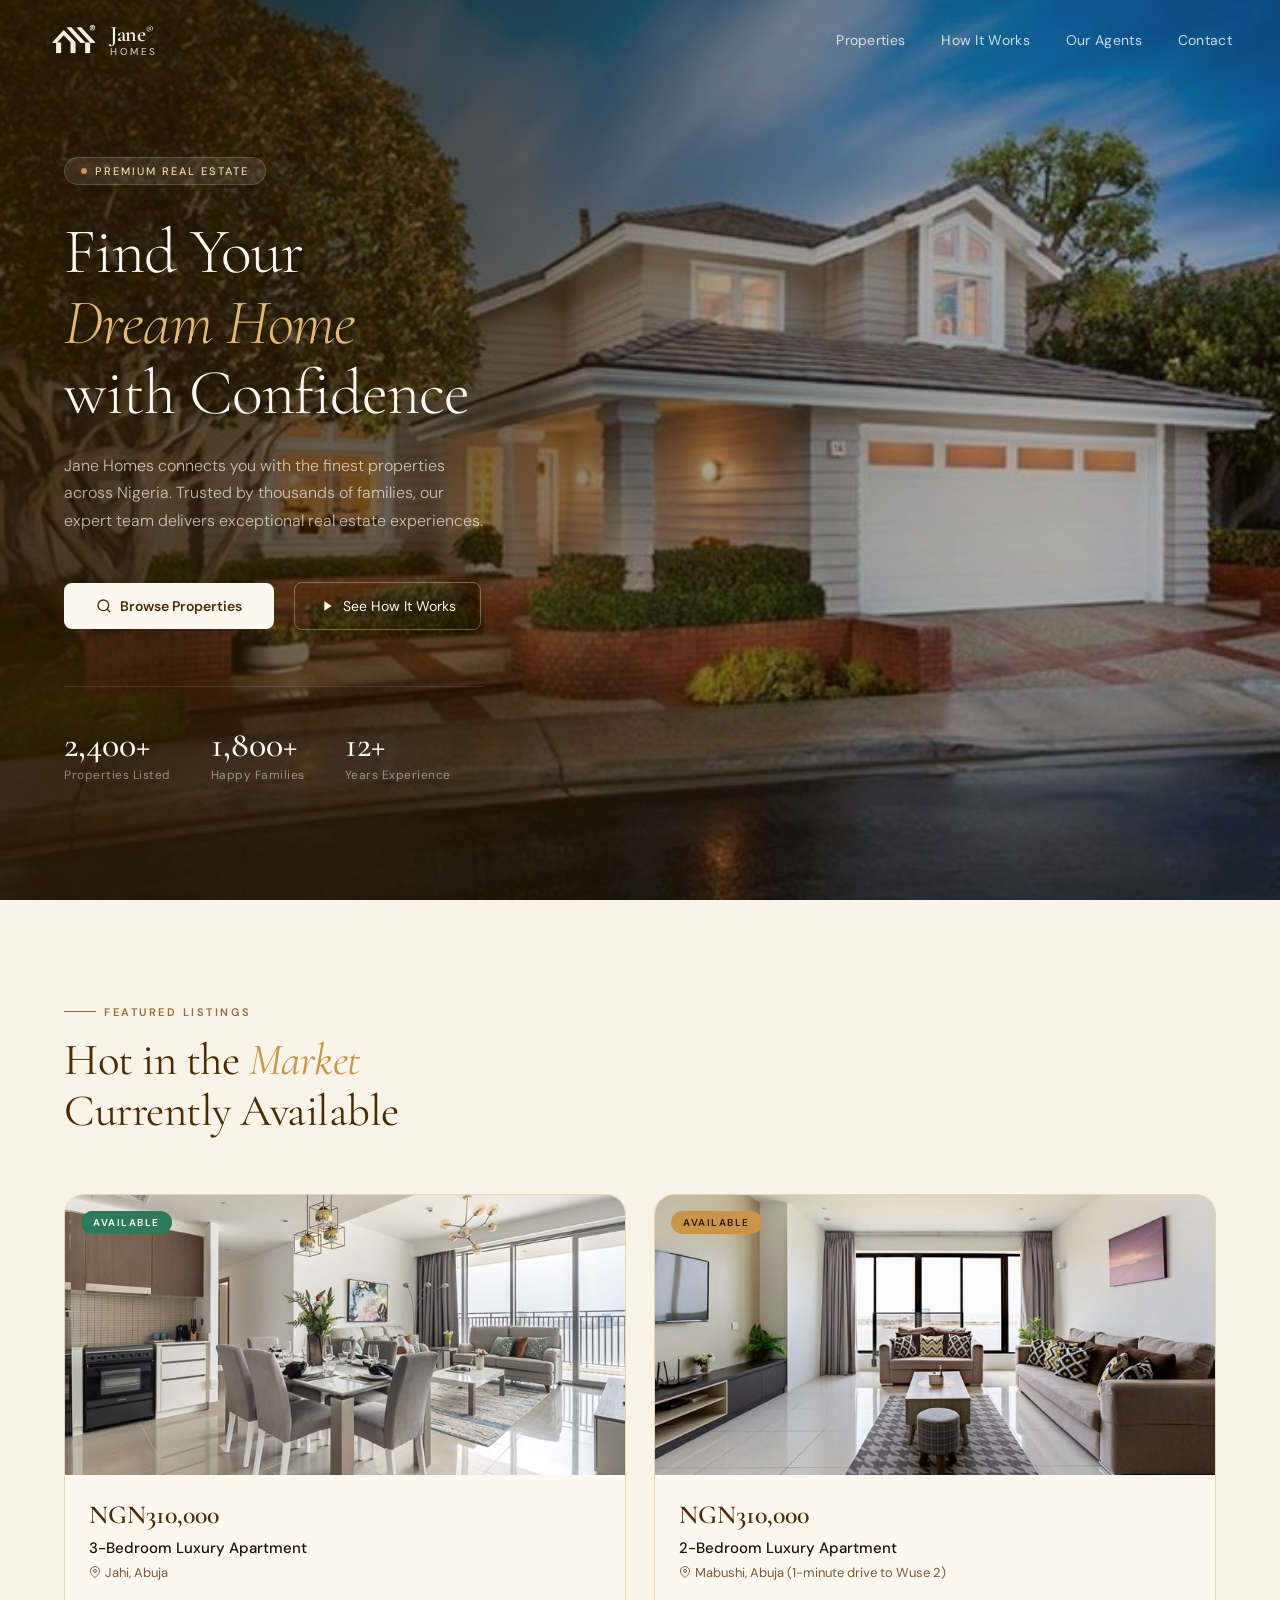
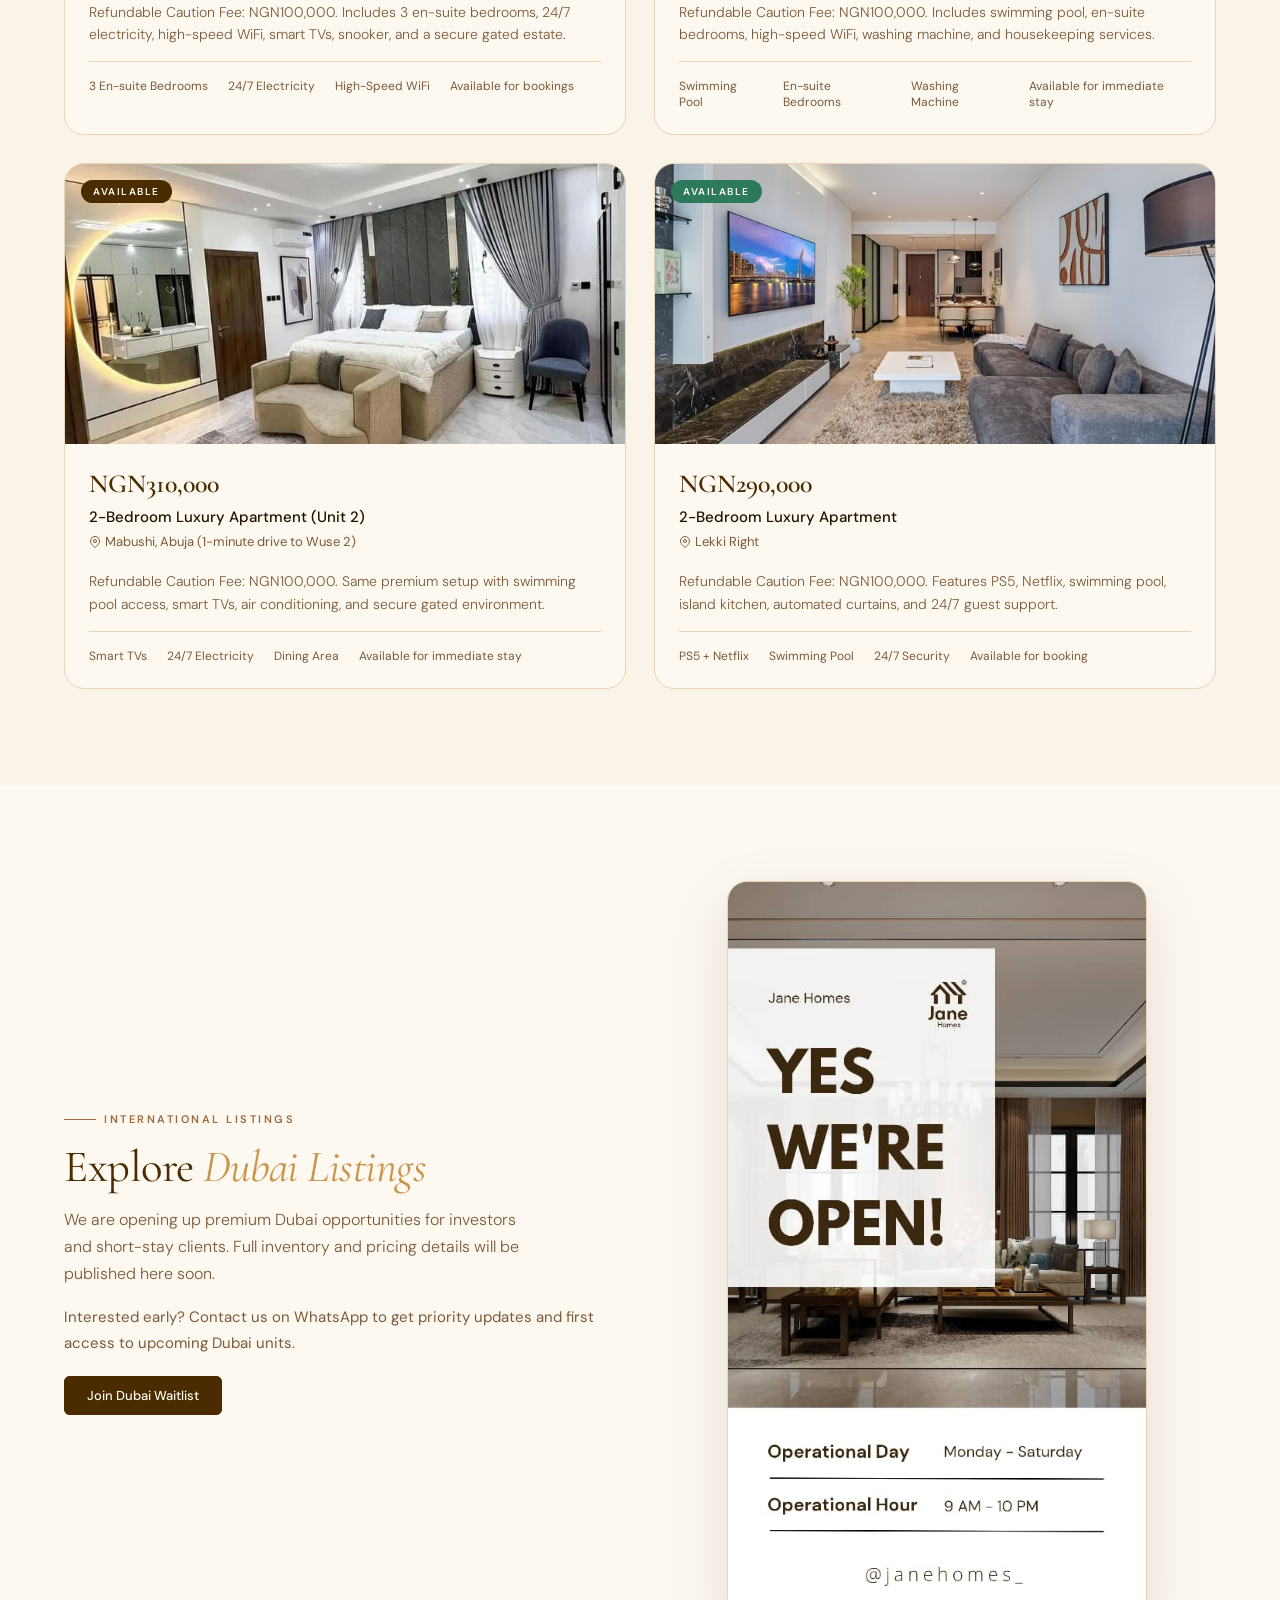
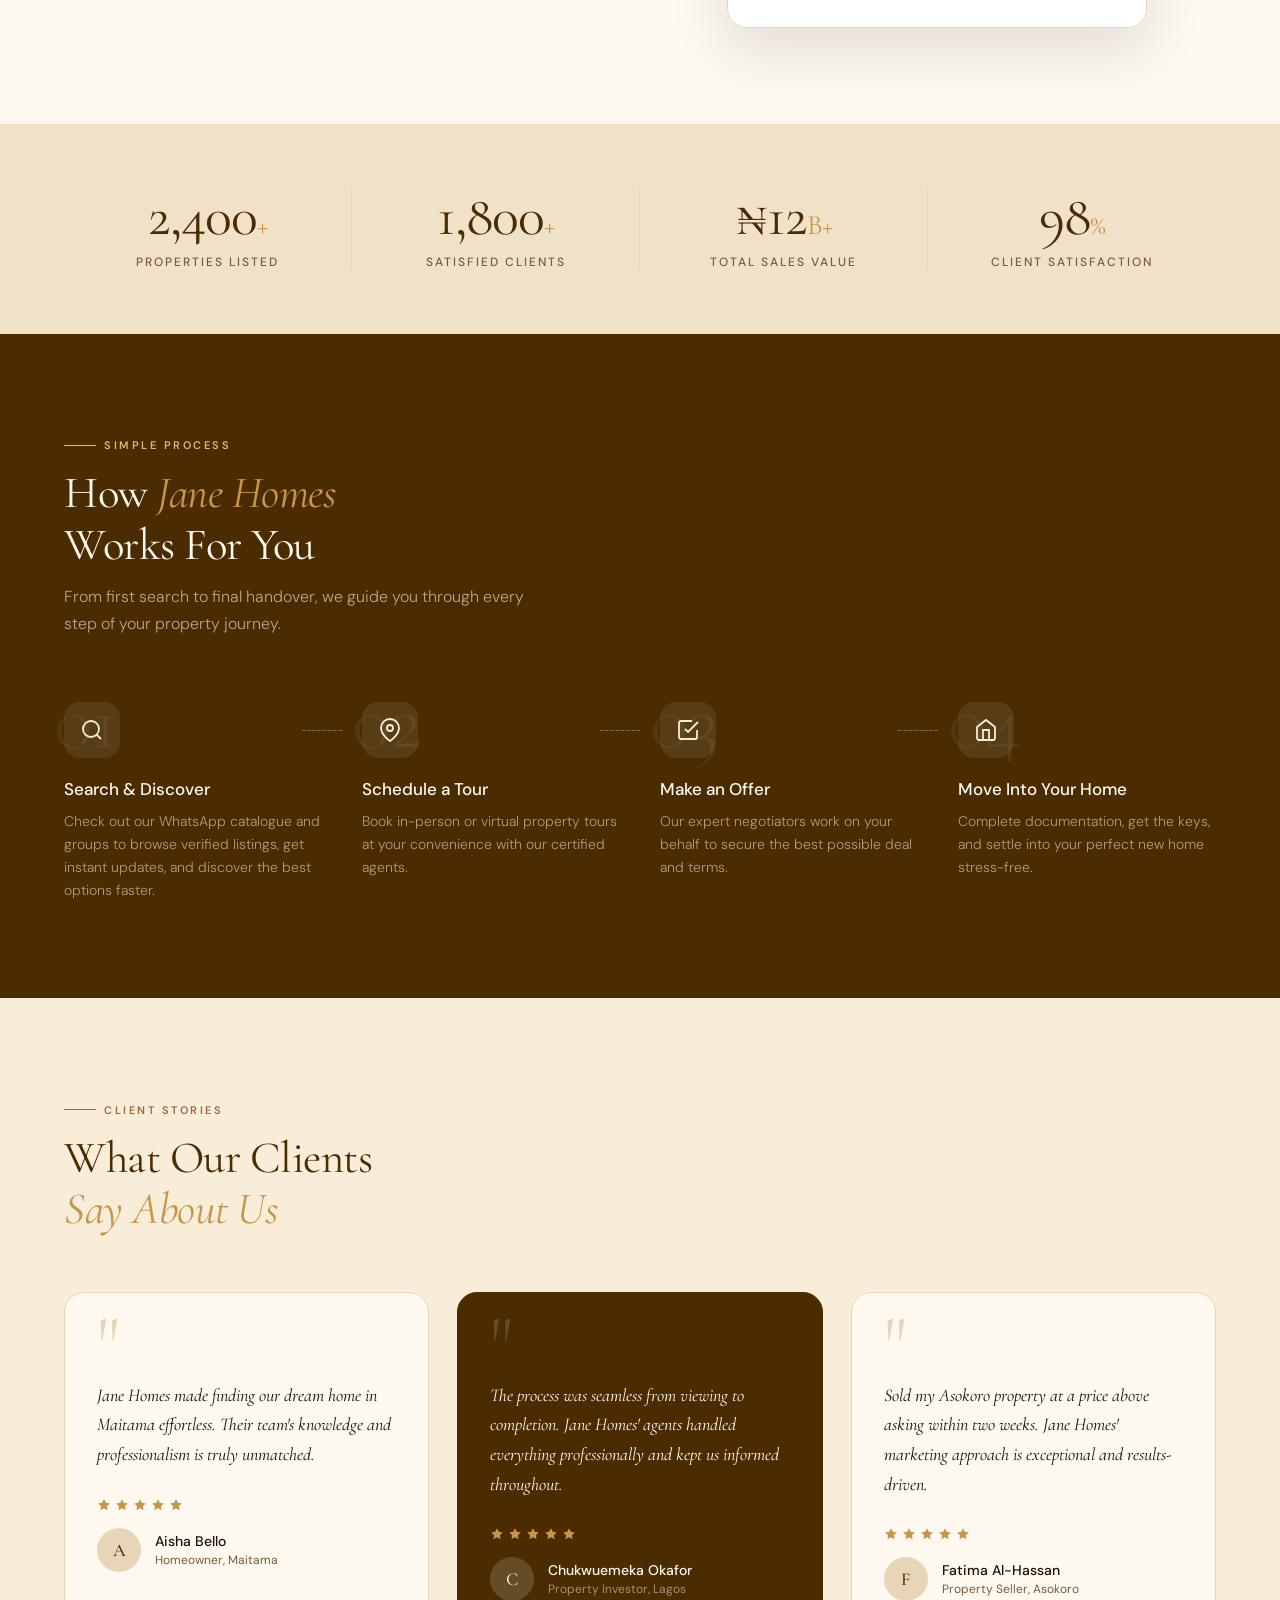
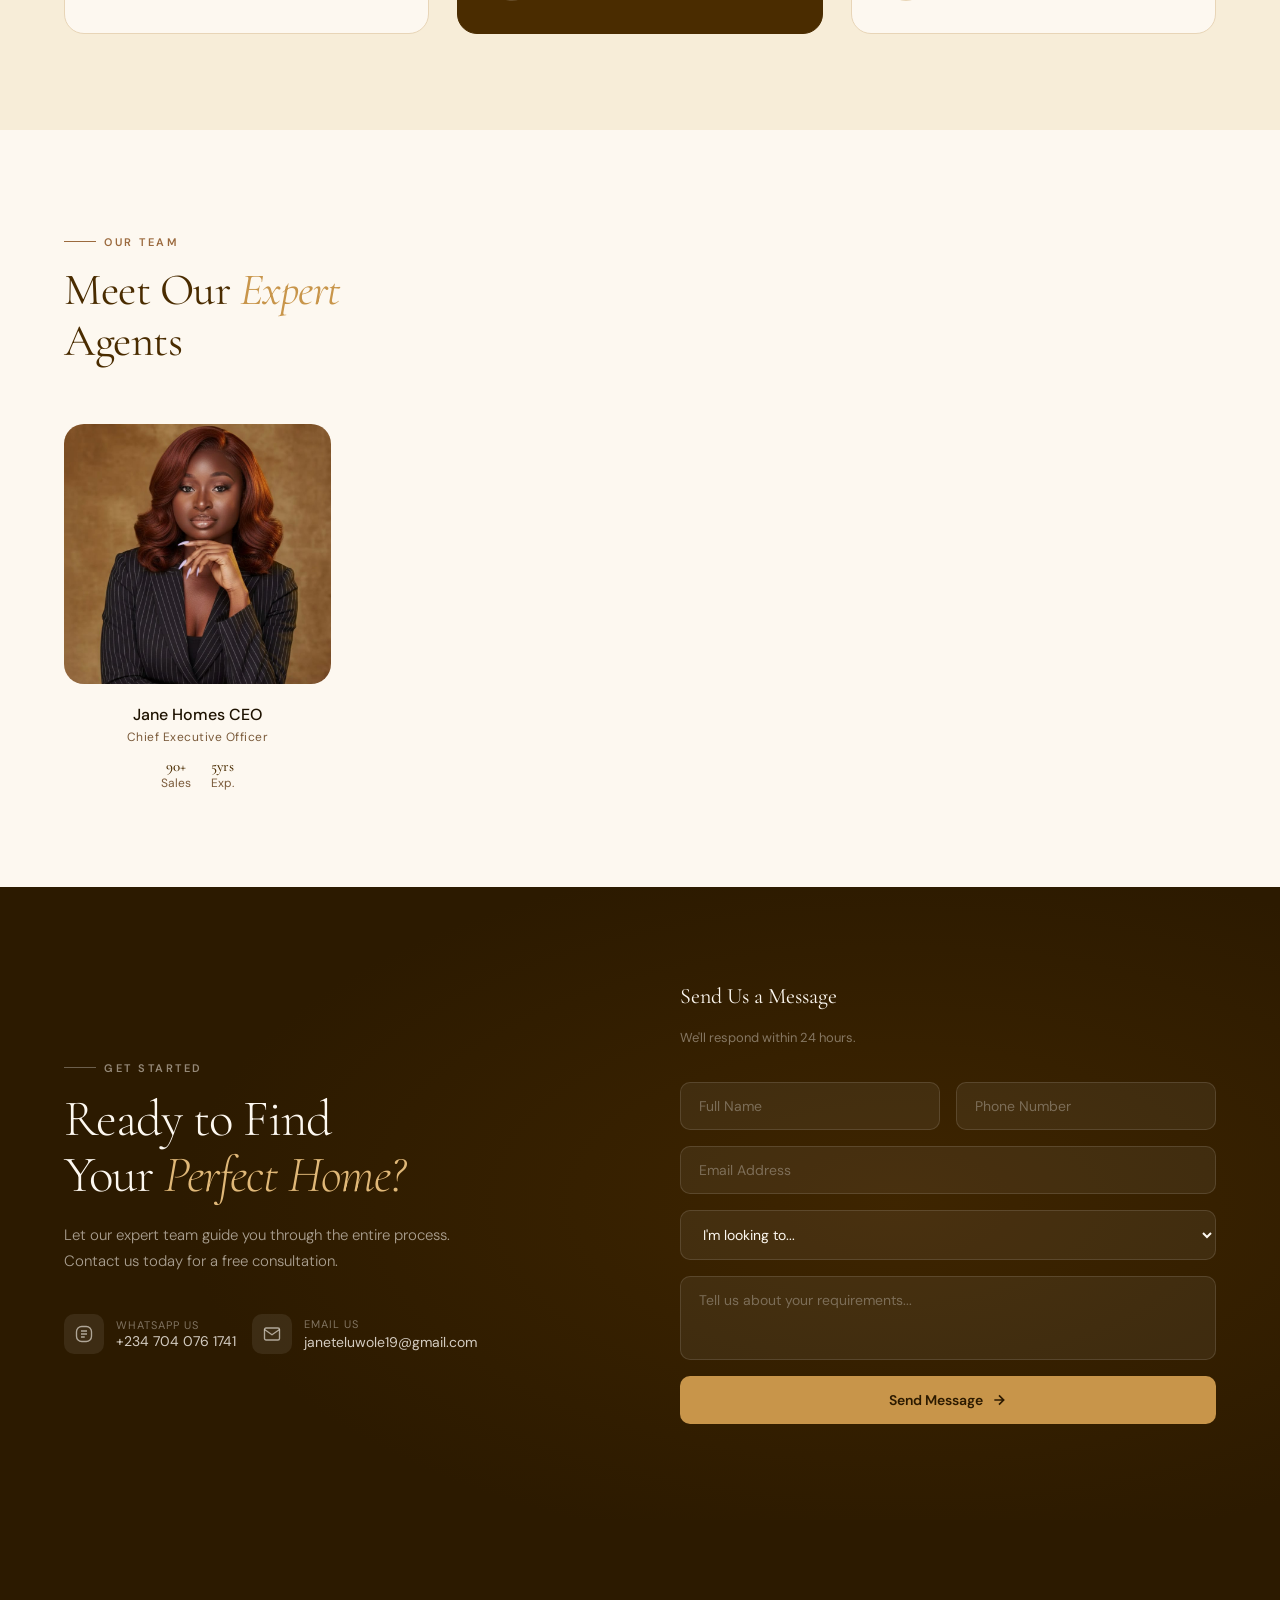
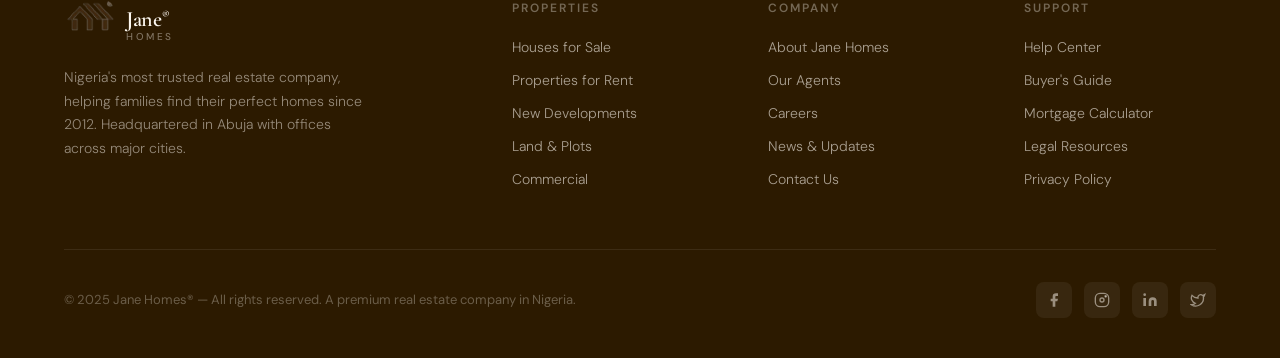
==== commit 09de11bd: "still in dev Co-authored-by: Copilot <copilot@github.com>" ====
--- a/index.html
+++ b/index.html
@@ -12,6 +12,22 @@
     <link rel="stylesheet" href="assets/css/styles.css" />
   </head>
   <body>
+    <div
+      id="form-toast"
+      class="form-toast"
+      role="status"
+      aria-live="polite"
+      aria-atomic="true"
+    >
+      <div class="form-toast-emoji">🎉</div>
+      <div class="form-toast-content">
+        <strong>Message sent successfully.</strong>
+        <span
+          >Thank you for reaching out. We will get back to you shortly.</span
+        >
+      </div>
+    </div>
+
     <!-- NAV -->
     <nav id="navbar">
       <a href="#" class="nav-logo">
@@ -40,7 +56,14 @@
         <li><a href="#properties">Properties</a></li>
         <li><a href="#how">How It Works</a></li>
         <li><a href="#agents">Our Agents</a></li>
-        <li><a href="#contact">Contact</a></li>
+        <li>
+          <a
+            href="https://wa.me/2347040761741"
+            target="_blank"
+            rel="noopener noreferrer"
+            >Contact</a
+          >
+        </li>
       </ul>
     </nav>
 
@@ -390,7 +413,7 @@
             <span>Featured Listings</span>
           </div>
           <h2 class="section-title">
-            Handpicked <em>Properties</em><br />For You
+            Hot in the <em>Market</em><br />Currently Available
           </h2>
         </div>
         <!-- <a href="#" class="btn-outline">View All Properties →</a> -->
@@ -582,6 +605,42 @@
               <div class="spec">Available for booking</div>
             </div>
           </div>
+        </div>
+      </div>
+    </section>
+
+    <!-- DUBAI LISTINGS -->
+    <section class="dubai-section" id="dubai-listings">
+      <div class="dubai-grid">
+        <div class="dubai-content fade-in">
+          <div class="section-tag">
+            <div class="section-tag-line"></div>
+            <span>International Listings</span>
+          </div>
+          <h2 class="section-title">Explore <em>Dubai Listings</em></h2>
+          <p class="section-desc">
+            We are opening up premium Dubai opportunities for investors and
+            short-stay clients. Full inventory and pricing details will be
+            published here soon.
+          </p>
+          <p class="dubai-note">
+            Interested early? Contact us on WhatsApp to get priority updates and
+            first access to upcoming Dubai units.
+          </p>
+          <a
+            class="btn-solid"
+            href="https://wa.me/2347040761741"
+            target="_blank"
+            rel="noopener noreferrer"
+            >Join Dubai Waitlist</a
+          >
+        </div>
+        <div class="dubai-image-wrap fade-in">
+          <img
+            class="dubai-image"
+            src="assets/images/banner"
+            alt="Dubai luxury property showcase"
+          />
         </div>
       </div>
     </section>
@@ -984,7 +1043,7 @@
                   WhatsApp Us
                 </div>
                 <div style="font-size: 14px; color: rgba(253, 248, 240, 0.8)">
-                  +234 900 000 0000
+                  +234 704 076 1741
                 </div>
               </div>
             </div>
@@ -1025,14 +1084,20 @@
                 >
                   Email Us
                 </div>
-                <div style="font-size: 14px; color: rgba(253, 248, 240, 0.8)">
-                  hello@janehomes.ng
-                </div>
+                <a
+                  href="mailto:janeteluwole19@gmail.com"
+                  style="
+                    font-size: 14px;
+                    color: rgba(253, 248, 240, 0.8);
+                    text-decoration: none;
+                  "
+                  >janeteluwole19@gmail.com</a
+                >
               </div>
             </div>
           </div>
         </div>
-        <div class="cta-form fade-in">
+        <form class="cta-form fade-in" id="contact-form">
           <h3
             style="
               font-family: &quot;Cormorant Garamond&quot;, serif;
@@ -1054,26 +1119,59 @@
             We'll respond within 24 hours.
           </p>
           <div class="form-row">
-            <input class="form-input" type="text" placeholder="Full Name" />
-            <input class="form-input" type="tel" placeholder="Phone Number" />
-          </div>
-          <input class="form-input" type="email" placeholder="Email Address" />
-          <select class="form-input" style="cursor: pointer">
+            <input
+              class="form-input"
+              type="text"
+              name="fullName"
+              placeholder="Full Name"
+              required
+            />
+            <input
+              class="form-input"
+              type="tel"
+              name="phone"
+              placeholder="Phone Number"
+              required
+            />
+          </div>
+          <input
+            class="form-input"
+            type="email"
+            name="email"
+            placeholder="Email Address"
+            required
+          />
+          <select
+            class="form-input"
+            name="interest"
+            style="cursor: pointer"
+            required
+          >
             <option value="" style="background: #2c1a00">
               I'm looking to...
             </option>
-            <option style="background: #2c1a00">Buy a Property</option>
-            <option style="background: #2c1a00">Rent a Property</option>
-            <option style="background: #2c1a00">Sell My Property</option>
-            <option style="background: #2c1a00">Get Investment Advice</option>
+            <option value="Buy a Property" style="background: #2c1a00">
+              Buy a Property
+            </option>
+            <option value="Rent a Property" style="background: #2c1a00">
+              Rent a Property
+            </option>
+            <option value="Sell My Property" style="background: #2c1a00">
+              Sell My Property
+            </option>
+            <option value="Get Investment Advice" style="background: #2c1a00">
+              Get Investment Advice
+            </option>
           </select>
           <textarea
             class="form-input"
+            name="message"
             rows="3"
             placeholder="Tell us about your requirements..."
             style="resize: none"
+            required
           ></textarea>
-          <button class="form-submit">
+          <button class="form-submit" type="submit">
             Send Message
             <svg
               width="16"
@@ -1086,7 +1184,7 @@
               <path d="M5 12h14M12 5l7 7-7 7" />
             </svg>
           </button>
-        </div>
+        </form>
       </div>
     </section>
 
@@ -1094,7 +1192,7 @@
     <footer>
       <div class="footer-top">
         <div class="footer-logo-area">
-          <a href="#" class="nav-logo" style="text-decoration: none">
+          <a href="index.html" class="nav-logo" style="text-decoration: none">
             <span class="logo-icon-wrap" aria-hidden="true">
               <img class="logo-icon" src="assets/images/static dark" alt="" />
             </span>
@@ -1118,31 +1216,38 @@
         <div class="footer-col">
           <h4>Properties</h4>
           <ul>
-            <li><a href="#">Houses for Sale</a></li>
-            <li><a href="#">Properties for Rent</a></li>
-            <li><a href="#">New Developments</a></li>
-            <li><a href="#">Land & Plots</a></li>
-            <li><a href="#">Commercial</a></li>
+            <li><a href="coming-soon.html">Houses for Sale</a></li>
+            <li><a href="coming-soon.html">Properties for Rent</a></li>
+            <li><a href="coming-soon.html">New Developments</a></li>
+            <li><a href="coming-soon.html">Land & Plots</a></li>
+            <li><a href="coming-soon.html">Commercial</a></li>
           </ul>
         </div>
         <div class="footer-col">
           <h4>Company</h4>
           <ul>
-            <li><a href="#">About Jane Homes</a></li>
-            <li><a href="#">Our Agents</a></li>
-            <li><a href="#">Careers</a></li>
-            <li><a href="#">News & Updates</a></li>
-            <li><a href="#">Contact Us</a></li>
+            <li><a href="coming-soon.html">About Jane Homes</a></li>
+            <li><a href="coming-soon.html">Our Agents</a></li>
+            <li><a href="coming-soon.html">Careers</a></li>
+            <li><a href="coming-soon.html">News & Updates</a></li>
+            <li>
+              <a
+                href="https://wa.me/2347040761741"
+                target="_blank"
+                rel="noopener noreferrer"
+                >Contact Us</a
+              >
+            </li>
           </ul>
         </div>
         <div class="footer-col">
           <h4>Support</h4>
           <ul>
-            <li><a href="#">Help Center</a></li>
-            <li><a href="#">Buyer's Guide</a></li>
-            <li><a href="#">Mortgage Calculator</a></li>
-            <li><a href="#">Legal Resources</a></li>
-            <li><a href="#">Privacy Policy</a></li>
+            <li><a href="coming-soon.html">Help Center</a></li>
+            <li><a href="coming-soon.html">Buyer's Guide</a></li>
+            <li><a href="coming-soon.html">Mortgage Calculator</a></li>
+            <li><a href="coming-soon.html">Legal Resources</a></li>
+            <li><a href="coming-soon.html">Privacy Policy</a></li>
           </ul>
         </div>
       </div>
@@ -1152,7 +1257,7 @@
           company in Nigeria.
         </p>
         <div class="footer-socials">
-          <a href="#" class="footer-social">
+          <a href="coming-soon.html" class="footer-social">
             <svg
               width="16"
               height="16"
@@ -1164,7 +1269,7 @@
               />
             </svg>
           </a>
-          <a href="#" class="footer-social">
+          <a href="coming-soon.html" class="footer-social">
             <svg
               width="16"
               height="16"
@@ -1180,7 +1285,7 @@
               <circle cx="17.5" cy="6.5" r="1" fill="rgba(253,248,240,0.5)" />
             </svg>
           </a>
-          <a href="#" class="footer-social">
+          <a href="coming-soon.html" class="footer-social">
             <svg
               width="16"
               height="16"
@@ -1194,7 +1299,7 @@
               <circle cx="4" cy="4" r="2" />
             </svg>
           </a>
-          <a href="#" class="footer-social">
+          <a href="coming-soon.html" class="footer-social">
             <svg
               width="16"
               height="16"
--- a/assets/css/styles.css
+++ b/assets/css/styles.css
@@ -35,6 +35,66 @@
   overflow-x: hidden;
 }
 
+.form-toast {
+  position: fixed;
+  top: 92px;
+  left: 50%;
+  transform: translate(-50%, -16px);
+  opacity: 0;
+  z-index: 1000;
+  background: rgba(253, 248, 240, 0.98);
+  border: 1px solid rgba(74, 44, 0, 0.16);
+  box-shadow: 0 20px 70px rgba(44, 26, 0, 0.18);
+  border-radius: 14px;
+  padding: 14px 18px;
+  width: min(620px, calc(100% - 24px));
+  display: flex;
+  gap: 12px;
+  align-items: center;
+  pointer-events: none;
+  transition:
+    transform 0.3s ease,
+    opacity 0.3s ease;
+}
+
+.form-toast.visible {
+  transform: translate(-50%, 0);
+  opacity: 1;
+}
+
+.form-toast-emoji {
+  font-size: 34px;
+  line-height: 1;
+}
+
+.form-toast-content {
+  display: flex;
+  flex-direction: column;
+  gap: 4px;
+}
+
+.form-toast-content strong {
+  color: var(--brown-primary);
+  font-size: 15px;
+}
+
+.form-toast-content span {
+  color: var(--text-muted);
+  font-size: 13px;
+}
+
+@media (max-width: 640px) {
+  .form-toast {
+    top: 86px;
+    width: calc(100% - 16px);
+    padding: 12px 14px;
+  }
+
+  .form-toast-emoji {
+    font-size: 28px;
+  }
+}
+
 /* ===== NAV ===== */
 nav {
   position: fixed;
@@ -741,6 +801,49 @@
   transform: scale(1.1);
 }
 
+/* ===== DUBAI LISTINGS ===== */
+.dubai-section {
+  background: var(--cream-white);
+}
+
+.dubai-grid {
+  display: grid;
+  grid-template-columns: 1fr 1fr;
+  gap: 36px;
+  align-items: center;
+}
+
+.dubai-content {
+  max-width: 560px;
+}
+
+.dubai-note {
+  margin-top: 18px;
+  margin-bottom: 28px;
+  color: var(--text-muted);
+  line-height: 1.7;
+  font-size: 15px;
+}
+
+.dubai-image-wrap {
+  width: min(100%, 420px);
+  aspect-ratio: 9 / 16;
+  justify-self: center;
+  border-radius: 20px;
+  overflow: hidden;
+  border: 1px solid var(--cream-deep);
+  box-shadow: 0 20px 60px rgba(44, 26, 0, 0.12);
+}
+
+.dubai-image {
+  width: 100%;
+  height: 100%;
+  min-height: 0;
+  object-fit: cover;
+  object-position: center;
+  display: block;
+}
+
 .property-info {
   padding: 24px;
 }
@@ -1198,6 +1301,11 @@
   background: var(--gold-light);
 }
 
+.form-submit:disabled {
+  opacity: 0.7;
+  cursor: progress;
+}
+
 /* ===== STATS BAND ===== */
 .stats-band {
   background: var(--cream-mid);
@@ -1393,7 +1501,18 @@
     grid-template-columns: 1fr 1fr;
   }
   .agents-grid {
-    grid-template-columns: 1fr 1fr;
+    display: grid;
+    grid-template-columns: repeat(3, 1fr);
+    gap: 28px;
+    margin-top: 56px;
+  }
+
+  .dubai-grid {
+    grid-template-columns: 1fr;
+    gap: 24px;
+  }
+  .dubai-image {
+    min-height: 0;
   }
   .stats-band {
     grid-template-columns: 1fr 1fr;
@@ -1423,6 +1542,228 @@
 @media (max-width: 700px) {
   .properties-grid {
     grid-template-columns: 1fr;
+  }
+}
+
+@media (max-width: 768px) {
+  nav {
+    height: 74px;
+    padding: 0 16px;
+  }
+
+  .logo-icon-wrap {
+    width: 44px;
+    height: 44px;
+  }
+
+  .logo-icon {
+    width: 44px;
+    height: 28px;
+  }
+
+  section {
+    padding: 56px 20px;
+  }
+
+  .hero {
+    min-height: auto;
+    padding: 104px 20px 56px;
+    background-position: 64% center;
+  }
+
+  .hero-title {
+    font-size: clamp(36px, 9vw, 52px);
+  }
+
+  .hero-desc {
+    max-width: 100%;
+    font-size: 15px;
+    margin-bottom: 36px;
+  }
+
+  .hero-actions {
+    flex-wrap: wrap;
+    gap: 12px;
+  }
+  .agents-grid {
+    display: grid;
+    grid-template-columns: repeat(2, 1fr);
+    gap: 28px;
+    margin-top: 56px;
+  }
+
+  .btn-cream,
+  .btn-ghost {
+    width: 100%;
+    justify-content: center;
+  }
+
+  .hero-stats {
+    flex-wrap: wrap;
+    gap: 24px;
+    margin-top: 36px;
+    padding-top: 28px;
+  }
+
+  .hero-stats > div {
+    flex: 1 1 calc(50% - 12px);
+    min-width: 140px;
+  }
+
+  .section-header {
+    margin-bottom: 36px;
+  }
+
+  .property-specs {
+    flex-wrap: wrap;
+    gap: 12px;
+  }
+
+  .steps-grid,
+  .testimonials-grid {
+    grid-template-columns: 1fr;
+    gap: 22px;
+  }
+
+  .steps-grid {
+    margin-top: 40px;
+  }
+
+  .step:not(:last-child)::after {
+    display: none;
+  }
+
+  .cta-section {
+    padding: 72px 20px;
+  }
+
+  .cta-inner {
+    gap: 32px;
+  }
+
+  .form-row {
+    grid-template-columns: 1fr;
+  }
+
+  .stats-band {
+    grid-template-columns: 1fr;
+    padding: 36px 20px;
+    gap: 20px;
+  }
+
+  .footer-top {
+    grid-template-columns: 1fr;
+    gap: 28px;
+  }
+
+  .footer-bottom {
+    flex-direction: column;
+    align-items: flex-start;
+    gap: 12px;
+  }
+}
+
+@media (max-width: 500px) {
+  .hero-tag {
+    margin-bottom: 20px;
+    padding: 5px 12px;
+  }
+
+  .hero-title {
+    font-size: clamp(32px, 10vw, 44px);
+  }
+
+  .hero-stats > div {
+    flex: 1 1 100%;
+  }
+  .agents-grid {
+    display: grid;
+    grid-template-columns: 1fr;
+    gap: 28px;
+    margin-top: 56px;
+  }
+
+  .property-info {
+    padding: 18px;
+  }
+
+  .property-price {
+    font-size: 22px;
+  }
+
+  .dubai-image {
+    min-height: 0;
+  }
+
+  .form-input {
+    padding: 12px 14px;
+  }
+
+  .form-submit {
+    padding: 13px;
+  }
+
+  footer {
+    padding: 56px 20px 32px;
+  }
+
+  .footer-copy {
+    font-size: 12px;
+  }
+}
+
+@media (max-width: 400px) {
+  nav {
+    height: 68px;
+  }
+
+  .logo-text .brand-name {
+    font-size: 20px;
+  }
+
+  .logo-text .brand-sub {
+    font-size: 9px;
+    letter-spacing: 2px;
+  }
+
+  .hero {
+    padding: 96px 14px 48px;
+  }
+
+  section {
+    padding: 48px 14px;
+  }
+
+  .btn-cream,
+  .btn-ghost {
+    font-size: 13px;
+    padding: 12px 14px;
+  }
+
+  .hero-stat-num {
+    font-size: 30px;
+  }
+
+  .stat-number {
+    font-size: 40px;
+  }
+
+  .cta-title {
+    font-size: 34px;
+  }
+
+  .form-toast {
+    top: 76px;
+    width: calc(100% - 12px);
+    padding: 10px 12px;
+  }
+
+  .form-toast-content strong {
+    font-size: 14px;
+  }
+
+  .form-toast-content span {
+    font-size: 12px;
   }
 }
 
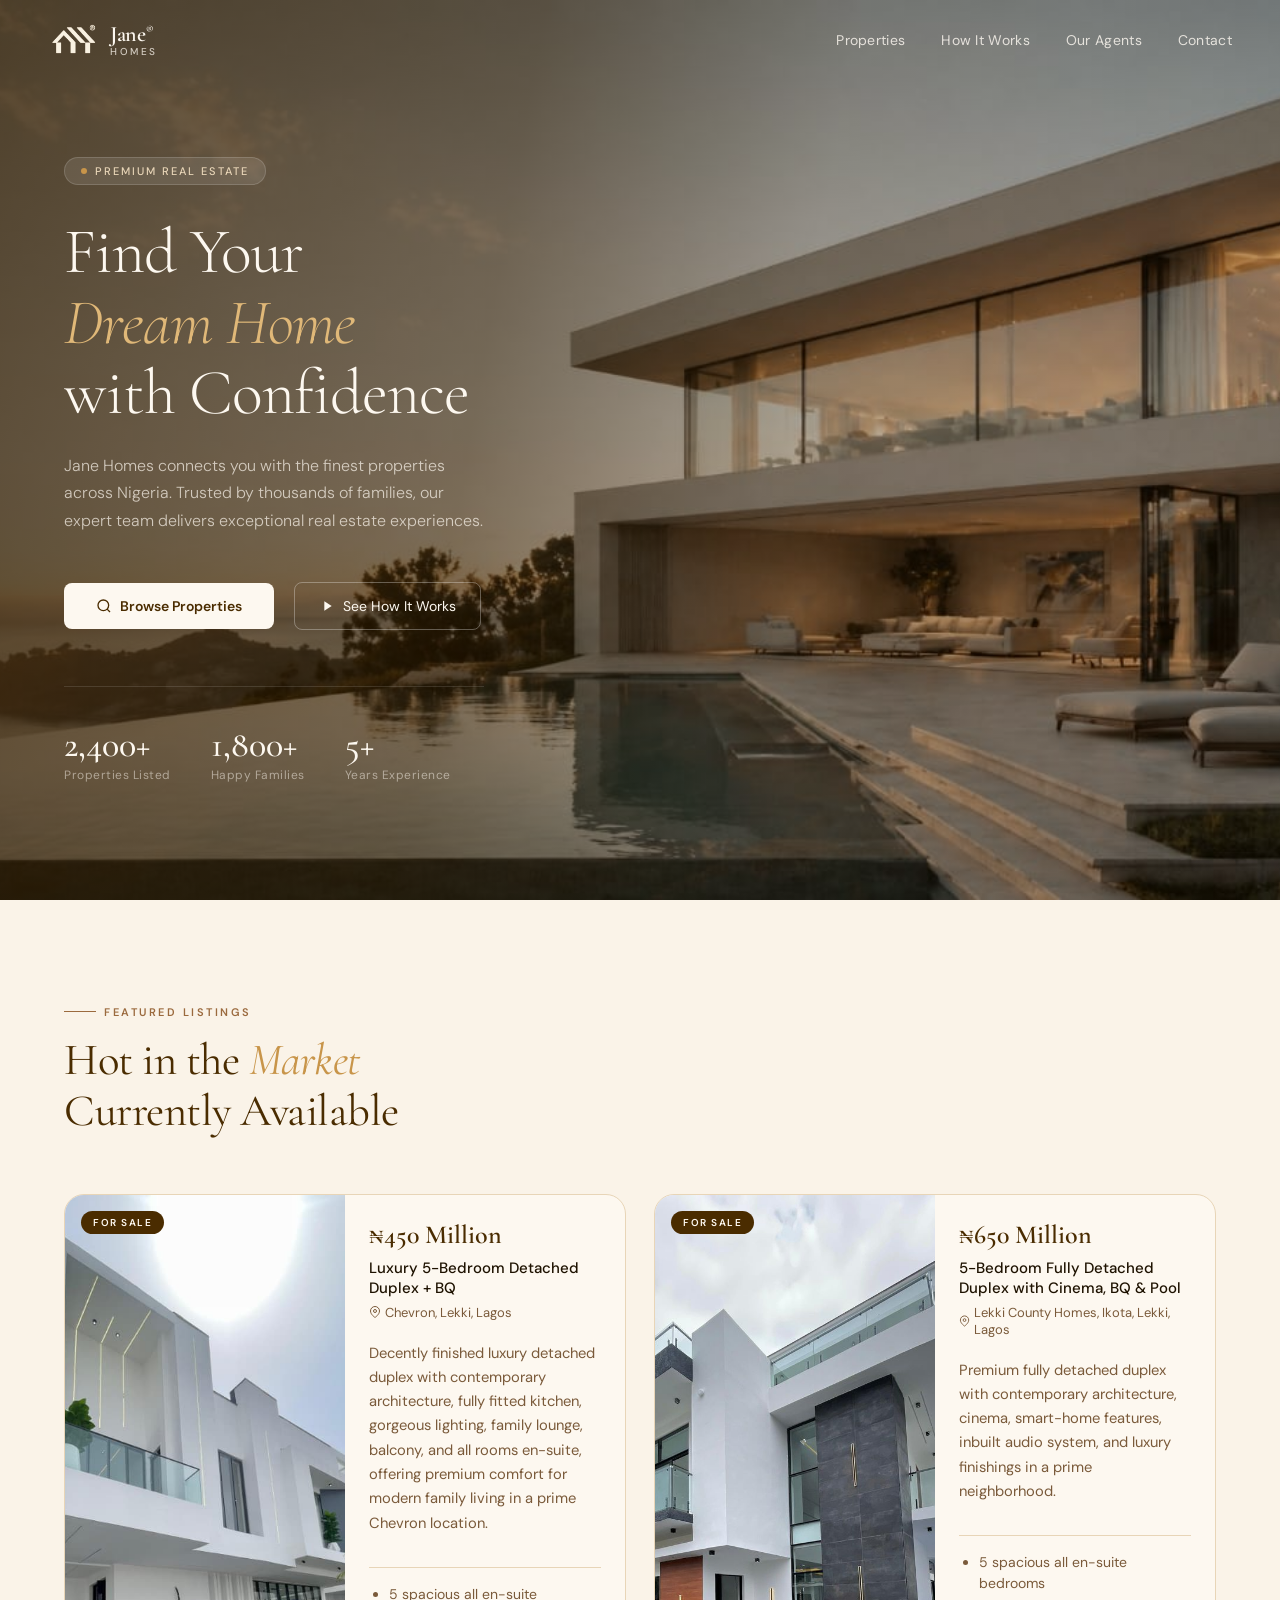
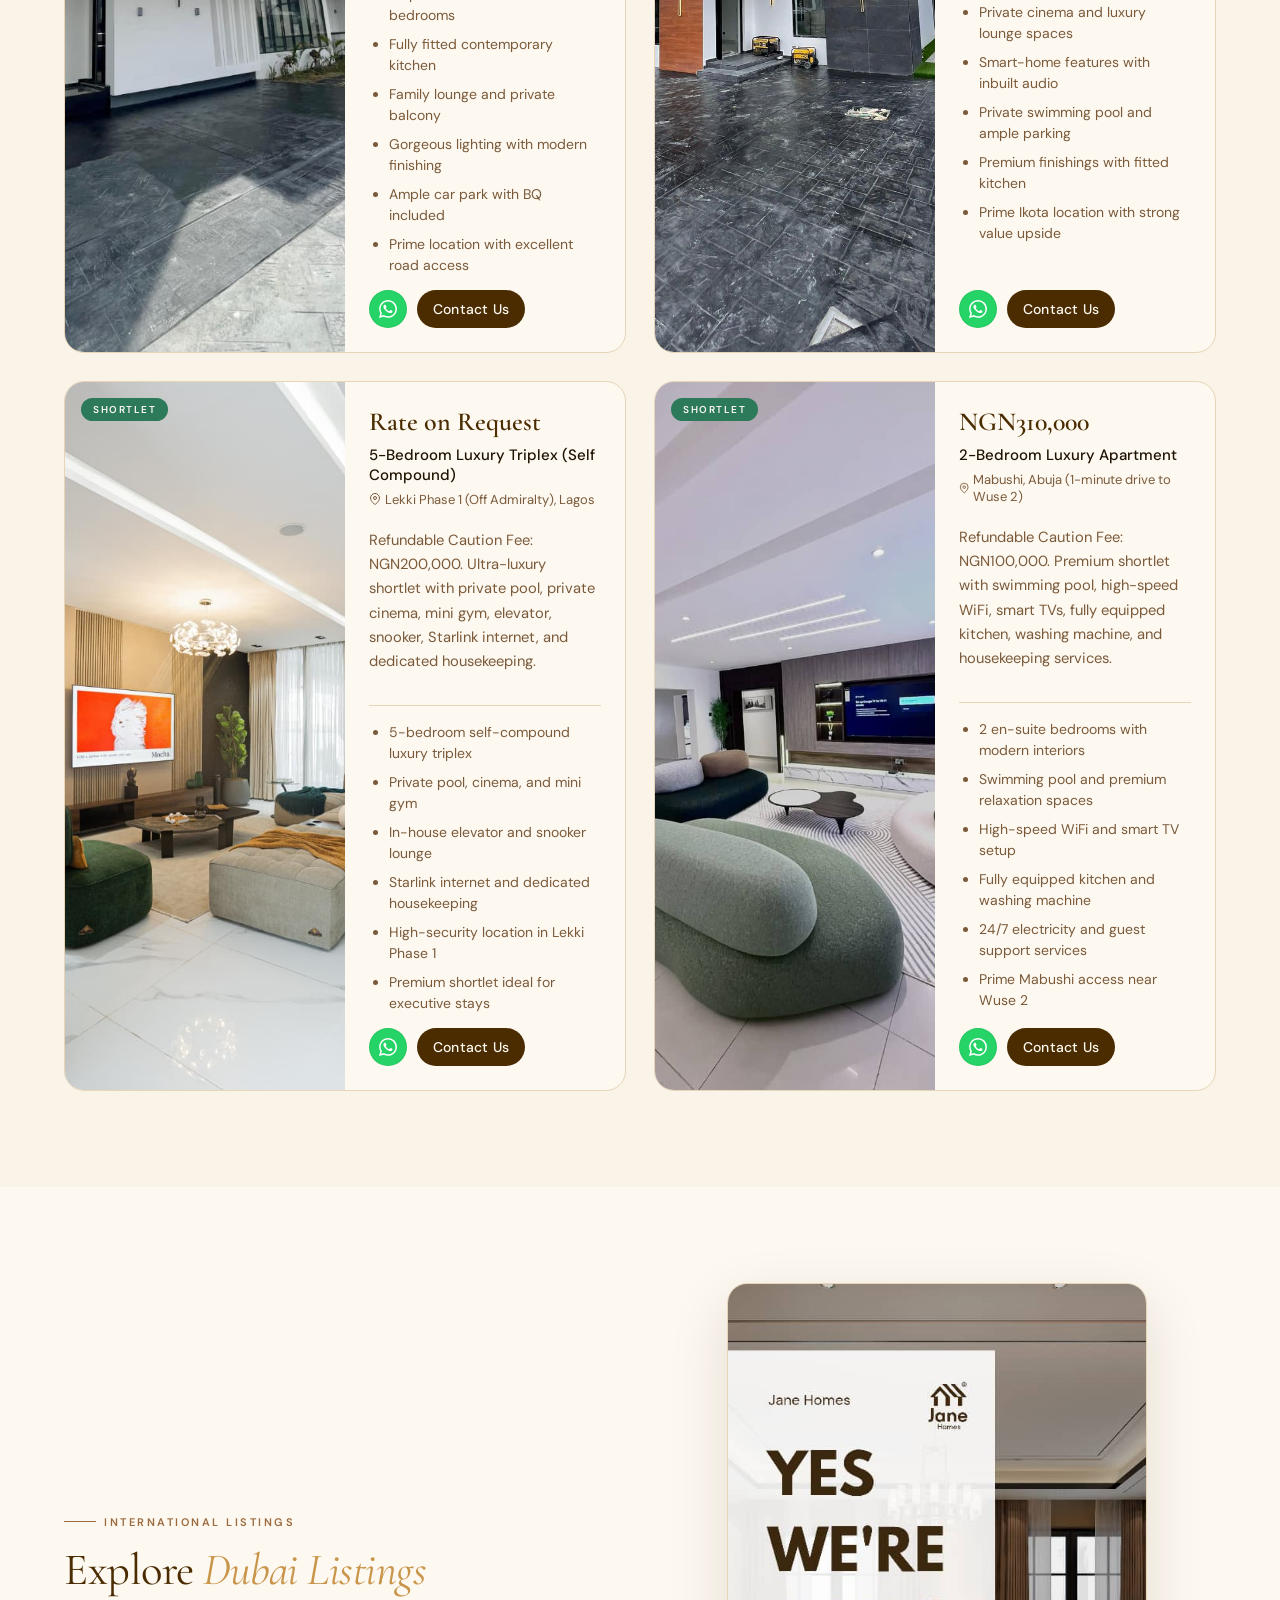
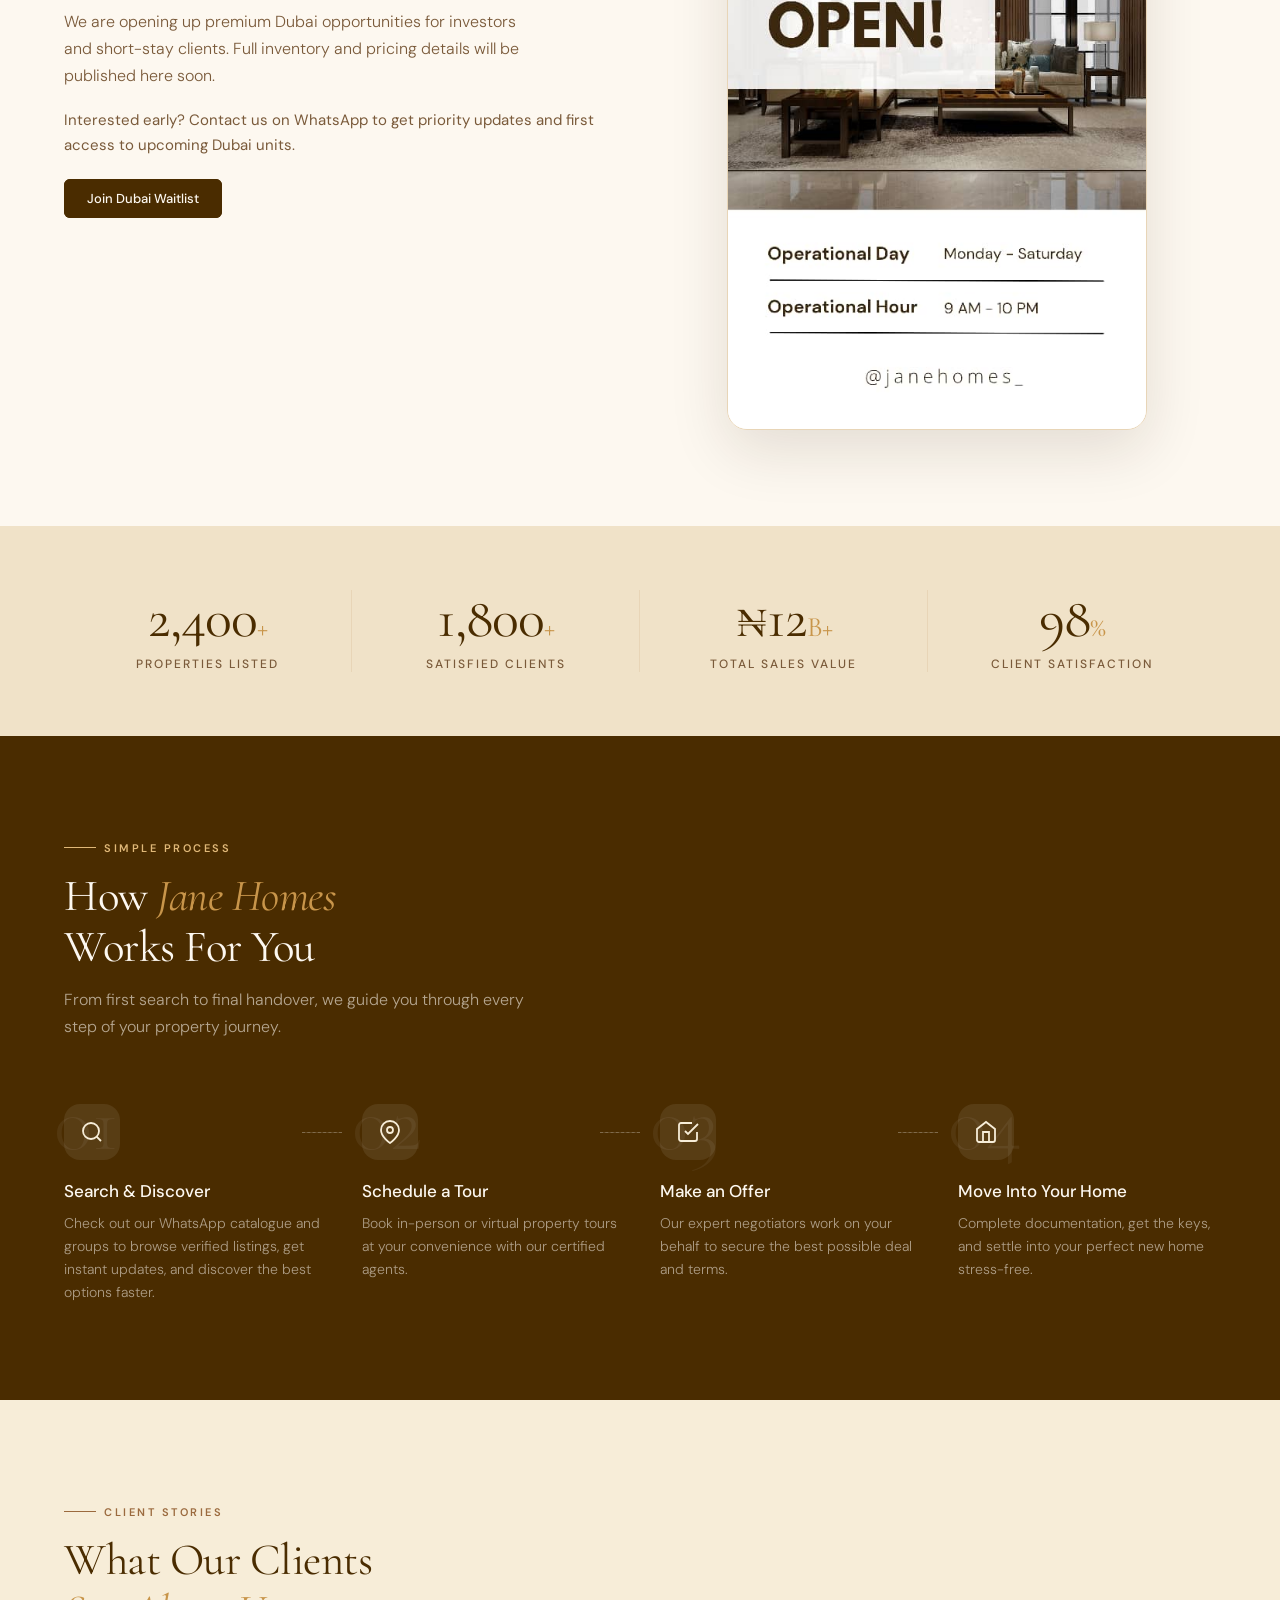
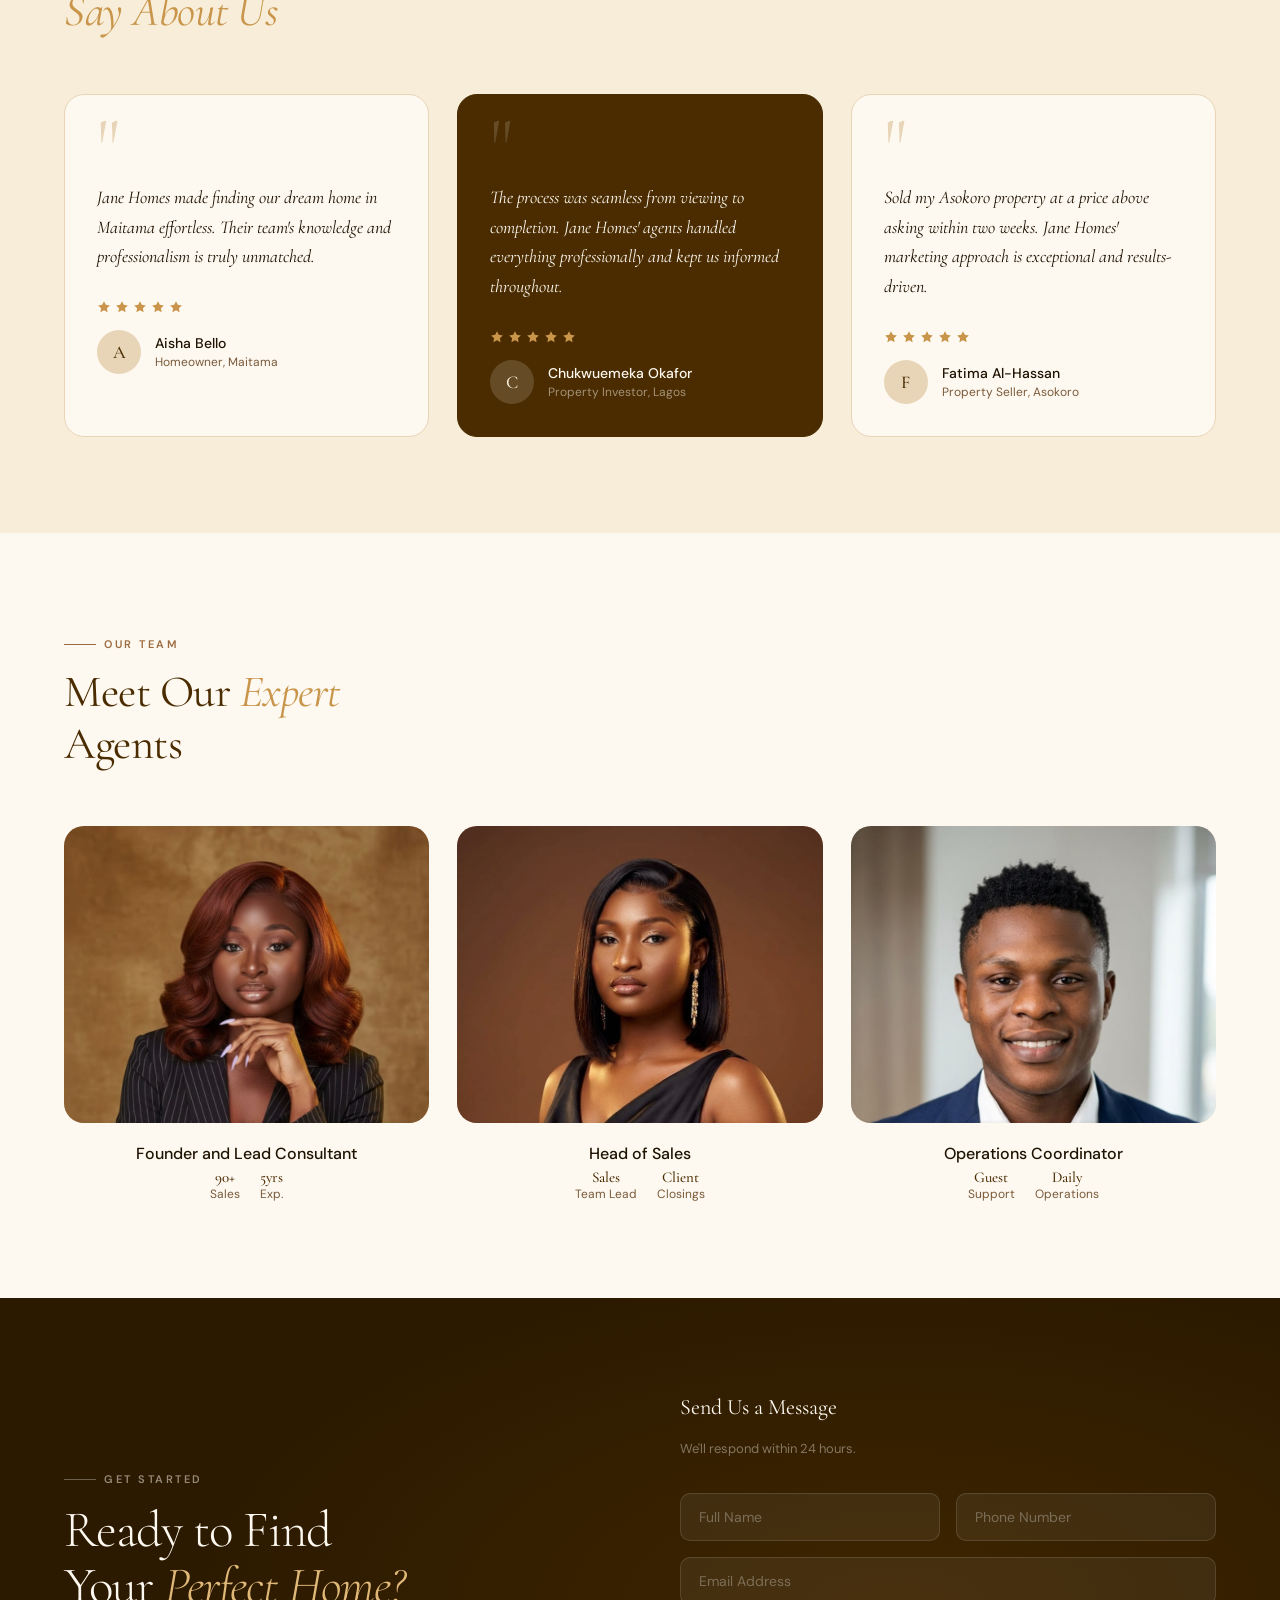
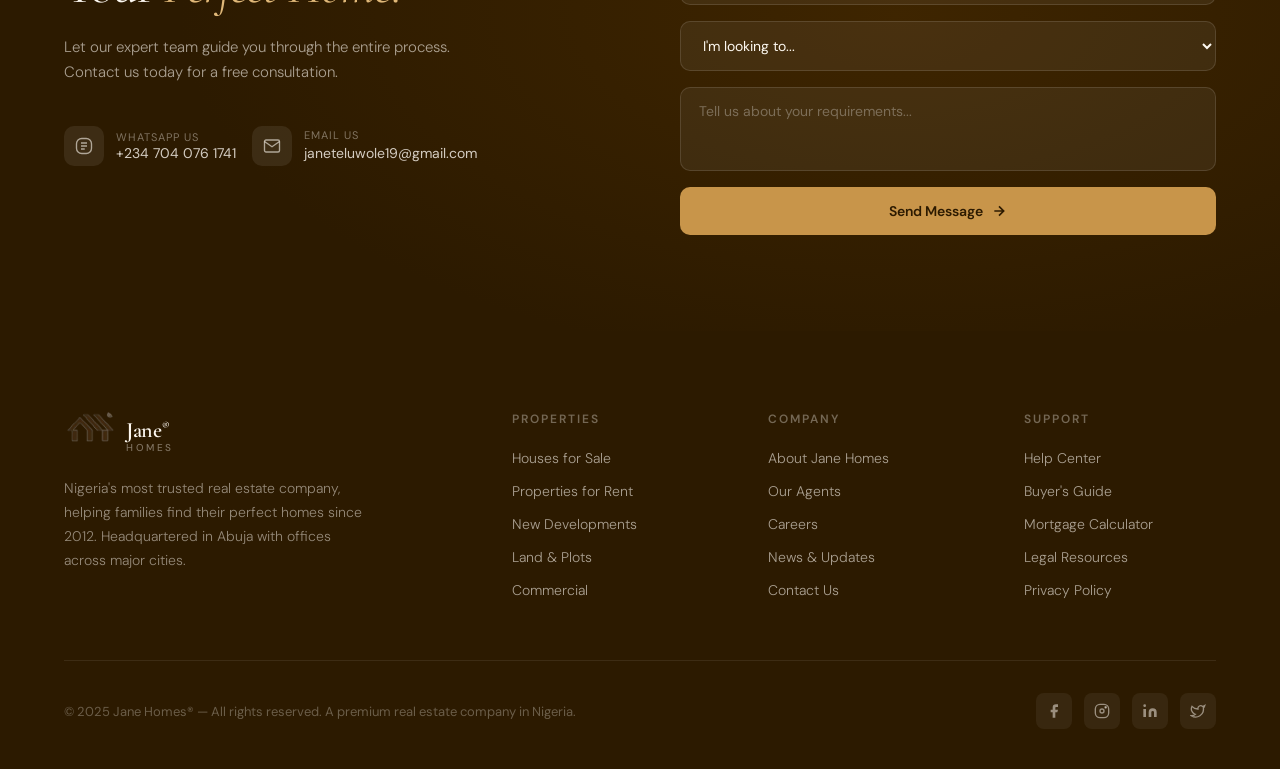
==== commit 4536a3c9: "Refactor code structure for improved readability and maintainability Co-authored-by: Copilot <copilo" ====
--- a/index.html
+++ b/index.html
@@ -3,7 +3,7 @@
   <head>
     <meta charset="UTF-8" />
     <meta name="viewport" content="width=device-width, initial-scale=1.0" />
-    <title>Jane Homes® — Premium Real Estate</title>
+    <title>Jane Homes</title>
     <link rel="preconnect" href="https://fonts.googleapis.com" />
     <link
       href="https://fonts.googleapis.com/css2?family=Cormorant+Garamond:ital,wght@0,300;0,400;0,500;0,600;1,300;1,400&family=DM+Sans:wght@300;400;500;600&display=swap"
@@ -114,7 +114,7 @@
             <div class="hero-stat-label">Happy Families</div>
           </div>
           <div>
-            <div class="hero-stat-num">12+</div>
+            <div class="hero-stat-num">5+</div>
             <div class="hero-stat-label">Years Experience</div>
           </div>
         </div>
@@ -419,17 +419,19 @@
         <!-- <a href="#" class="btn-outline">View All Properties →</a> -->
       </div>
       <div class="properties-grid">
-        <div class="property-card fade-in">
+        <div class="property-card property-card--client fade-in">
           <div class="property-img">
             <img
-              src="assets/images/apartment1"
-              alt="3-Bedroom Luxury Apartment in Jahi, Abuja"
+              src="assets/images/card1"
+              alt="5-Bedroom Detached Duplex for sale in Chevron, Lekki, Lagos"
             />
-            <span class="property-tag new">Available</span>
+            <span class="property-tag">For Sale</span>
           </div>
           <div class="property-info">
-            <div class="property-price">NGN310,000</div>
-            <div class="property-name">3-Bedroom Luxury Apartment</div>
+            <div class="property-price">₦450 Million</div>
+            <div class="property-name">
+              Luxury 5-Bedroom Detached Duplex + BQ
+            </div>
             <div class="property-location">
               <svg
                 width="12"
@@ -442,37 +444,190 @@
                 <path d="M21 10c0 7-9 13-9 13s-9-6-9-13a9 9 0 0 1 18 0z" />
                 <circle cx="12" cy="10" r="3" />
               </svg>
-              Jahi, Abuja
-            </div>
-            <p
-              style="
-                font-size: 14px;
-                color: #7a5a3a;
-                line-height: 1.6;
-                margin-bottom: 16px;
-                font-weight: 300;
-              "
-            >
-              Refundable Caution Fee: NGN100,000. Includes 3 en-suite bedrooms,
-              24/7 electricity, high-speed WiFi, smart TVs, snooker, and a
-              secure gated estate.
+              Chevron, Lekki, Lagos
+            </div>
+            <p class="property-desc">
+              Decently finished luxury detached duplex with contemporary
+              architecture, fully fitted kitchen, gorgeous lighting, family
+              lounge, balcony, and all rooms en-suite, offering premium comfort
+              for modern family living in a prime Chevron location.
             </p>
-            <div class="property-specs">
-              <div class="spec">3 En-suite Bedrooms</div>
-              <div class="spec">24/7 Electricity</div>
-              <div class="spec">High-Speed WiFi</div>
-              <div class="spec">Available for bookings</div>
-            </div>
-          </div>
-        </div>
-
-        <div class="property-card fade-in">
+            <div class="property-benefits-wrap">
+              <ul class="property-benefits">
+                <li>5 spacious all en-suite bedrooms</li>
+                <li>Fully fitted contemporary kitchen</li>
+                <li>Family lounge and private balcony</li>
+                <li>Gorgeous lighting with modern finishing</li>
+                <li>Ample car park with BQ included</li>
+                <li>Prime location with excellent road access</li>
+              </ul>
+              <div class="property-contact-row">
+                <a
+                  class="property-whatsapp"
+                  href="https://wa.me/2347040761741"
+                  target="_blank"
+                  rel="noopener noreferrer"
+                  aria-label="Chat with Jane Homes on WhatsApp"
+                >
+                  <svg
+                    width="18"
+                    height="18"
+                    viewBox="0 0 24 24"
+                    fill="currentColor"
+                    aria-hidden="true"
+                  >
+                    <path
+                      d="M20.52 3.48A11.86 11.86 0 0 0 12.06 0C5.52 0 .2 5.32.2 11.86c0 2.1.55 4.14 1.6 5.94L0 24l6.38-1.67a11.84 11.84 0 0 0 5.68 1.44h.01c6.54 0 11.86-5.32 11.86-11.86 0-3.17-1.23-6.14-3.41-8.43zM12.07 21.74a9.88 9.88 0 0 1-5.03-1.38l-.36-.22-3.78.99 1.01-3.68-.24-.38a9.87 9.87 0 0 1-1.53-5.22c0-5.45 4.44-9.89 9.9-9.89 2.64 0 5.12 1.03 6.98 2.9a9.83 9.83 0 0 1 2.9 6.99c0 5.45-4.44 9.89-9.89 9.89zm5.42-7.42c-.3-.15-1.77-.87-2.04-.97-.27-.1-.47-.15-.67.15-.2.3-.77.97-.95 1.17-.17.2-.35.22-.65.07-.3-.15-1.28-.47-2.44-1.5-.91-.8-1.52-1.78-1.7-2.08-.18-.3-.02-.46.13-.61.13-.13.3-.35.45-.52.15-.18.2-.3.3-.5.1-.2.05-.37-.02-.52-.08-.15-.67-1.62-.92-2.23-.24-.57-.48-.49-.67-.5-.17-.01-.37-.01-.57-.01-.2 0-.52.07-.8.37-.27.3-1.04 1.01-1.04 2.46s1.07 2.85 1.22 3.05c.15.2 2.09 3.19 5.06 4.47.71.31 1.27.5 1.7.64.71.23 1.36.2 1.87.12.57-.08 1.77-.72 2.02-1.42.25-.7.25-1.31.17-1.42-.08-.12-.27-.2-.57-.35z"
+                    />
+                  </svg>
+                </a>
+                <a class="property-contact-btn" href="#contact">Contact Us</a>
+              </div>
+            </div>
+          </div>
+        </div>
+
+        <div class="property-card property-card--client fade-in">
           <div class="property-img">
             <img
-              src="assets/images/apartment2"
-              alt="2-Bedroom Luxury Apartment in Mabushi, Abuja"
+              src="assets/images/card2"
+              alt="5-Bedroom Fully Detached Duplex for sale in Ikota, Lekki, Lagos"
             />
-            <span class="property-tag sale">Available</span>
+            <span class="property-tag">For Sale</span>
+          </div>
+          <div class="property-info">
+            <div class="property-price">₦650 Million</div>
+            <div class="property-name">
+              5-Bedroom Fully Detached Duplex with Cinema, BQ & Pool
+            </div>
+            <div class="property-location">
+              <svg
+                width="12"
+                height="12"
+                fill="none"
+                stroke="currentColor"
+                stroke-width="2"
+                viewBox="0 0 24 24"
+              >
+                <path d="M21 10c0 7-9 13-9 13s-9-6-9-13a9 9 0 0 1 18 0z" />
+                <circle cx="12" cy="10" r="3" />
+              </svg>
+              Lekki County Homes, Ikota, Lekki, Lagos
+            </div>
+            <p class="property-desc">
+              Premium fully detached duplex with contemporary architecture,
+              cinema, smart-home features, inbuilt audio system, and luxury
+              finishings in a prime neighborhood.
+            </p>
+            <div class="property-benefits-wrap">
+              <ul class="property-benefits">
+                <li>5 spacious all en-suite bedrooms</li>
+                <li>Private cinema and luxury lounge spaces</li>
+                <li>Smart-home features with inbuilt audio</li>
+                <li>Private swimming pool and ample parking</li>
+                <li>Premium finishings with fitted kitchen</li>
+                <li>Prime Ikota location with strong value upside</li>
+              </ul>
+              <div class="property-contact-row">
+                <a
+                  class="property-whatsapp"
+                  href="https://wa.me/2347040761741"
+                  target="_blank"
+                  rel="noopener noreferrer"
+                  aria-label="Chat with Jane Homes on WhatsApp"
+                >
+                  <svg
+                    width="18"
+                    height="18"
+                    viewBox="0 0 24 24"
+                    fill="currentColor"
+                    aria-hidden="true"
+                  >
+                    <path
+                      d="M20.52 3.48A11.86 11.86 0 0 0 12.06 0C5.52 0 .2 5.32.2 11.86c0 2.1.55 4.14 1.6 5.94L0 24l6.38-1.67a11.84 11.84 0 0 0 5.68 1.44h.01c6.54 0 11.86-5.32 11.86-11.86 0-3.17-1.23-6.14-3.41-8.43zM12.07 21.74a9.88 9.88 0 0 1-5.03-1.38l-.36-.22-3.78.99 1.01-3.68-.24-.38a9.87 9.87 0 0 1-1.53-5.22c0-5.45 4.44-9.89 9.9-9.89 2.64 0 5.12 1.03 6.98 2.9a9.83 9.83 0 0 1 2.9 6.99c0 5.45-4.44 9.89-9.89 9.89zm5.42-7.42c-.3-.15-1.77-.87-2.04-.97-.27-.1-.47-.15-.67.15-.2.3-.77.97-.95 1.17-.17.2-.35.22-.65.07-.3-.15-1.28-.47-2.44-1.5-.91-.8-1.52-1.78-1.7-2.08-.18-.3-.02-.46.13-.61.13-.13.3-.35.45-.52.15-.18.2-.3.3-.5.1-.2.05-.37-.02-.52-.08-.15-.67-1.62-.92-2.23-.24-.57-.48-.49-.67-.5-.17-.01-.37-.01-.57-.01-.2 0-.52.07-.8.37-.27.3-1.04 1.01-1.04 2.46s1.07 2.85 1.22 3.05c.15.2 2.09 3.19 5.06 4.47.71.31 1.27.5 1.7.64.71.23 1.36.2 1.87.12.57-.08 1.77-.72 2.02-1.42.25-.7.25-1.31.17-1.42-.08-.12-.27-.2-.57-.35z"
+                    />
+                  </svg>
+                </a>
+                <a class="property-contact-btn" href="#contact">Contact Us</a>
+              </div>
+            </div>
+          </div>
+        </div>
+
+        <div class="property-card property-card--client fade-in">
+          <div class="property-img">
+            <img
+              src="assets/images/card3"
+              alt="5-Bedroom Luxury Triplex shortlet in Lekki Phase 1"
+            />
+            <span class="property-tag new">Shortlet</span>
+          </div>
+          <div class="property-info">
+            <div class="property-price">Rate on Request</div>
+            <div class="property-name">
+              5-Bedroom Luxury Triplex (Self Compound)
+            </div>
+            <div class="property-location">
+              <svg
+                width="12"
+                height="12"
+                fill="none"
+                stroke="currentColor"
+                stroke-width="2"
+                viewBox="0 0 24 24"
+              >
+                <path d="M21 10c0 7-9 13-9 13s-9-6-9-13a9 9 0 0 1 18 0z" />
+                <circle cx="12" cy="10" r="3" />
+              </svg>
+              Lekki Phase 1 (Off Admiralty), Lagos
+            </div>
+            <p class="property-desc">
+              Refundable Caution Fee: NGN200,000. Ultra-luxury shortlet with
+              private pool, private cinema, mini gym, elevator, snooker,
+              Starlink internet, and dedicated housekeeping.
+            </p>
+            <div class="property-benefits-wrap">
+              <ul class="property-benefits">
+                <li>5-bedroom self-compound luxury triplex</li>
+                <li>Private pool, cinema, and mini gym</li>
+                <li>In-house elevator and snooker lounge</li>
+                <li>Starlink internet and dedicated housekeeping</li>
+                <li>High-security location in Lekki Phase 1</li>
+                <li>Premium shortlet ideal for executive stays</li>
+              </ul>
+              <div class="property-contact-row">
+                <a
+                  class="property-whatsapp"
+                  href="https://wa.me/2347040761741"
+                  target="_blank"
+                  rel="noopener noreferrer"
+                  aria-label="Chat with Jane Homes on WhatsApp"
+                >
+                  <svg
+                    width="18"
+                    height="18"
+                    viewBox="0 0 24 24"
+                    fill="currentColor"
+                    aria-hidden="true"
+                  >
+                    <path
+                      d="M20.52 3.48A11.86 11.86 0 0 0 12.06 0C5.52 0 .2 5.32.2 11.86c0 2.1.55 4.14 1.6 5.94L0 24l6.38-1.67a11.84 11.84 0 0 0 5.68 1.44h.01c6.54 0 11.86-5.32 11.86-11.86 0-3.17-1.23-6.14-3.41-8.43zM12.07 21.74a9.88 9.88 0 0 1-5.03-1.38l-.36-.22-3.78.99 1.01-3.68-.24-.38a9.87 9.87 0 0 1-1.53-5.22c0-5.45 4.44-9.89 9.9-9.89 2.64 0 5.12 1.03 6.98 2.9a9.83 9.83 0 0 1 2.9 6.99c0 5.45-4.44 9.89-9.89 9.89zm5.42-7.42c-.3-.15-1.77-.87-2.04-.97-.27-.1-.47-.15-.67.15-.2.3-.77.97-.95 1.17-.17.2-.35.22-.65.07-.3-.15-1.28-.47-2.44-1.5-.91-.8-1.52-1.78-1.7-2.08-.18-.3-.02-.46.13-.61.13-.13.3-.35.45-.52.15-.18.2-.3.3-.5.1-.2.05-.37-.02-.52-.08-.15-.67-1.62-.92-2.23-.24-.57-.48-.49-.67-.5-.17-.01-.37-.01-.57-.01-.2 0-.52.07-.8.37-.27.3-1.04 1.01-1.04 2.46s1.07 2.85 1.22 3.05c.15.2 2.09 3.19 5.06 4.47.71.31 1.27.5 1.7.64.71.23 1.36.2 1.87.12.57-.08 1.77-.72 2.02-1.42.25-.7.25-1.31.17-1.42-.08-.12-.27-.2-.57-.35z"
+                    />
+                  </svg>
+                </a>
+                <a class="property-contact-btn" href="#contact">Contact Us</a>
+              </div>
+            </div>
+          </div>
+        </div>
+
+        <div class="property-card property-card--client fade-in">
+          <div class="property-img">
+            <img
+              src="assets/images/card4"
+              alt="2-Bedroom Luxury Apartment shortlet in Mabushi, Abuja"
+            />
+            <span class="property-tag new">Shortlet</span>
           </div>
           <div class="property-info">
             <div class="property-price">NGN310,000</div>
@@ -491,118 +646,42 @@
               </svg>
               Mabushi, Abuja (1-minute drive to Wuse 2)
             </div>
-            <p
-              style="
-                font-size: 14px;
-                color: #7a5a3a;
-                line-height: 1.6;
-                margin-bottom: 16px;
-                font-weight: 300;
-              "
-            >
-              Refundable Caution Fee: NGN100,000. Includes swimming pool,
-              en-suite bedrooms, high-speed WiFi, washing machine, and
-              housekeeping services.
+            <p class="property-desc">
+              Refundable Caution Fee: NGN100,000. Premium shortlet with swimming
+              pool, high-speed WiFi, smart TVs, fully equipped kitchen, washing
+              machine, and housekeeping services.
             </p>
-            <div class="property-specs">
-              <div class="spec">Swimming Pool</div>
-              <div class="spec">En-suite Bedrooms</div>
-              <div class="spec">Washing Machine</div>
-              <div class="spec">Available for immediate stay</div>
-            </div>
-          </div>
-        </div>
-
-        <div class="property-card fade-in">
-          <div class="property-img">
-            <img
-              src="assets/images/apartment3"
-              alt="2-Bedroom Luxury Apartment in Mabushi, Abuja"
-            />
-            <span class="property-tag">Available</span>
-          </div>
-          <div class="property-info">
-            <div class="property-price">NGN310,000</div>
-            <div class="property-name">2-Bedroom Luxury Apartment (Unit 2)</div>
-            <div class="property-location">
-              <svg
-                width="12"
-                height="12"
-                fill="none"
-                stroke="currentColor"
-                stroke-width="2"
-                viewBox="0 0 24 24"
-              >
-                <path d="M21 10c0 7-9 13-9 13s-9-6-9-13a9 9 0 0 1 18 0z" />
-                <circle cx="12" cy="10" r="3" />
-              </svg>
-              Mabushi, Abuja (1-minute drive to Wuse 2)
-            </div>
-            <p
-              style="
-                font-size: 14px;
-                color: #7a5a3a;
-                line-height: 1.6;
-                margin-bottom: 16px;
-                font-weight: 300;
-              "
-            >
-              Refundable Caution Fee: NGN100,000. Same premium setup with
-              swimming pool access, smart TVs, air conditioning, and secure
-              gated environment.
-            </p>
-            <div class="property-specs">
-              <div class="spec">Smart TVs</div>
-              <div class="spec">24/7 Electricity</div>
-              <div class="spec">Dining Area</div>
-              <div class="spec">Available for immediate stay</div>
-            </div>
-          </div>
-        </div>
-
-        <div class="property-card fade-in">
-          <div class="property-img">
-            <img
-              src="assets/images/apartment4"
-              alt="2-Bedroom Luxury Apartment in Lekki Right"
-            />
-            <span class="property-tag new">Available</span>
-          </div>
-          <div class="property-info">
-            <div class="property-price">NGN290,000</div>
-            <div class="property-name">2-Bedroom Luxury Apartment</div>
-            <div class="property-location">
-              <svg
-                width="12"
-                height="12"
-                fill="none"
-                stroke="currentColor"
-                stroke-width="2"
-                viewBox="0 0 24 24"
-              >
-                <path d="M21 10c0 7-9 13-9 13s-9-6-9-13a9 9 0 0 1 18 0z" />
-                <circle cx="12" cy="10" r="3" />
-              </svg>
-              Lekki Right
-            </div>
-            <p
-              style="
-                font-size: 14px;
-                color: #7a5a3a;
-                line-height: 1.6;
-                margin-bottom: 16px;
-                font-weight: 300;
-              "
-            >
-              Refundable Caution Fee: NGN100,000. Features PS5, Netflix,
-              swimming pool, island kitchen, automated curtains, and 24/7 guest
-              support.
-            </p>
-            <div class="property-specs">
-              <div class="spec">PS5 + Netflix</div>
-              <div class="spec">Swimming Pool</div>
-              <div class="spec">24/7 Security</div>
-              <div class="spec">Available for booking</div>
+            <div class="property-benefits-wrap">
+              <ul class="property-benefits">
+                <li>2 en-suite bedrooms with modern interiors</li>
+                <li>Swimming pool and premium relaxation spaces</li>
+                <li>High-speed WiFi and smart TV setup</li>
+                <li>Fully equipped kitchen and washing machine</li>
+                <li>24/7 electricity and guest support services</li>
+                <li>Prime Mabushi access near Wuse 2</li>
+              </ul>
+              <div class="property-contact-row">
+                <a
+                  class="property-whatsapp"
+                  href="https://wa.me/2347040761741"
+                  target="_blank"
+                  rel="noopener noreferrer"
+                  aria-label="Chat with Jane Homes on WhatsApp"
+                >
+                  <svg
+                    width="18"
+                    height="18"
+                    viewBox="0 0 24 24"
+                    fill="currentColor"
+                    aria-hidden="true"
+                  >
+                    <path
+                      d="M20.52 3.48A11.86 11.86 0 0 0 12.06 0C5.52 0 .2 5.32.2 11.86c0 2.1.55 4.14 1.6 5.94L0 24l6.38-1.67a11.84 11.84 0 0 0 5.68 1.44h.01c6.54 0 11.86-5.32 11.86-11.86 0-3.17-1.23-6.14-3.41-8.43zM12.07 21.74a9.88 9.88 0 0 1-5.03-1.38l-.36-.22-3.78.99 1.01-3.68-.24-.38a9.87 9.87 0 0 1-1.53-5.22c0-5.45 4.44-9.89 9.9-9.89 2.64 0 5.12 1.03 6.98 2.9a9.83 9.83 0 0 1 2.9 6.99c0 5.45-4.44 9.89-9.89 9.89zm5.42-7.42c-.3-.15-1.77-.87-2.04-.97-.27-.1-.47-.15-.67.15-.2.3-.77.97-.95 1.17-.17.2-.35.22-.65.07-.3-.15-1.28-.47-2.44-1.5-.91-.8-1.52-1.78-1.7-2.08-.18-.3-.02-.46.13-.61.13-.13.3-.35.45-.52.15-.18.2-.3.3-.5.1-.2.05-.37-.02-.52-.08-.15-.67-1.62-.92-2.23-.24-.57-.48-.49-.67-.5-.17-.01-.37-.01-.57-.01-.2 0-.52.07-.8.37-.27.3-1.04 1.01-1.04 2.46s1.07 2.85 1.22 3.05c.15.2 2.09 3.19 5.06 4.47.71.31 1.27.5 1.7.64.71.23 1.36.2 1.87.12.57-.08 1.77-.72 2.02-1.42.25-.7.25-1.31.17-1.42-.08-.12-.27-.2-.57-.35z"
+                    />
+                  </svg>
+                </a>
+                <a class="property-contact-btn" href="#contact">Contact Us</a>
+              </div>
             </div>
           </div>
         </div>
@@ -964,11 +1043,92 @@
               </div>
             </div>
           </div>
-          <div class="agent-name">Jane Homes CEO</div>
-          <div class="agent-role">Chief Executive Officer</div>
+          <div class="agent-name">Founder and Lead Consultant</div>
           <div class="agent-stats">
             <div class="agent-stat"><strong>90+</strong>Sales</div>
             <div class="agent-stat"><strong>5yrs</strong>Exp.</div>
+          </div>
+        </div>
+
+        <div class="agent-card fade-in">
+          <div class="agent-photo-wrapper">
+            <img
+              class="agent-photo"
+              src="assets/images/agent2"
+              alt="Head of Sales"
+            />
+            <div class="agent-social">
+              <div class="social-icon">
+                <svg width="14" height="14" fill="#4A2C00" viewBox="0 0 24 24">
+                  <path
+                    d="M16 8a6 6 0 0 1 6 6v7h-4v-7a2 2 0 0 0-2-2 2 2 0 0 0-2 2v7h-4v-7a6 6 0 0 1 6-6z"
+                  />
+                  <rect x="2" y="9" width="4" height="12" />
+                  <circle cx="4" cy="4" r="2" />
+                </svg>
+              </div>
+              <div class="social-icon">
+                <svg
+                  width="14"
+                  height="14"
+                  fill="none"
+                  stroke="#4A2C00"
+                  stroke-width="2"
+                  viewBox="0 0 24 24"
+                >
+                  <path
+                    d="M15 2H9a7 7 0 0 0-7 7v6a7 7 0 0 0 7 7h6a7 7 0 0 0 7-7V9a7 7 0 0 0-7-7z"
+                  />
+                  <circle cx="12" cy="12" r="3" />
+                </svg>
+              </div>
+            </div>
+          </div>
+          <div class="agent-name">Head of Sales</div>
+          <div class="agent-stats">
+            <div class="agent-stat"><strong>Sales</strong>Team Lead</div>
+            <div class="agent-stat"><strong>Client</strong>Closings</div>
+          </div>
+        </div>
+
+        <div class="agent-card fade-in">
+          <div class="agent-photo-wrapper">
+            <img
+              class="agent-photo"
+              src="assets/images/agent1"
+              alt="Operations Coordinator"
+            />
+            <div class="agent-social">
+              <div class="social-icon">
+                <svg width="14" height="14" fill="#4A2C00" viewBox="0 0 24 24">
+                  <path
+                    d="M16 8a6 6 0 0 1 6 6v7h-4v-7a2 2 0 0 0-2-2 2 2 0 0 0-2 2v7h-4v-7a6 6 0 0 1 6-6z"
+                  />
+                  <rect x="2" y="9" width="4" height="12" />
+                  <circle cx="4" cy="4" r="2" />
+                </svg>
+              </div>
+              <div class="social-icon">
+                <svg
+                  width="14"
+                  height="14"
+                  fill="none"
+                  stroke="#4A2C00"
+                  stroke-width="2"
+                  viewBox="0 0 24 24"
+                >
+                  <path
+                    d="M15 2H9a7 7 0 0 0-7 7v6a7 7 0 0 0 7 7h6a7 7 0 0 0 7-7V9a7 7 0 0 0-7-7z"
+                  />
+                  <circle cx="12" cy="12" r="3" />
+                </svg>
+              </div>
+            </div>
+          </div>
+          <div class="agent-name">Operations Coordinator</div>
+          <div class="agent-stats">
+            <div class="agent-stat"><strong>Guest</strong>Support</div>
+            <div class="agent-stat"><strong>Daily</strong>Operations</div>
           </div>
         </div>
       </div>
--- a/assets/css/styles.css
+++ b/assets/css/styles.css
@@ -293,7 +293,7 @@
       rgba(44, 26, 0, 0.35) 60%,
       rgba(44, 26, 0, 0.22) 100%
     ),
-    url("../images/Real Estate hero.jpeg");
+    url("../images/heroimg2");
   background-size: cover;
   background-position: center;
   background-repeat: no-repeat;
@@ -720,6 +720,8 @@
   background: var(--cream-white);
   border-radius: 20px;
   overflow: hidden;
+  display: grid;
+  grid-template-columns: 1fr 1fr;
   transition: all 0.3s ease;
   cursor: pointer;
   border: 1px solid var(--cream-deep);
@@ -743,7 +745,8 @@
 
 .property-img img {
   width: 100%;
-  height: 280px;
+  height: 100%;
+  min-height: 280px;
   object-fit: cover;
   transition: transform 0.5s ease;
   display: block;
@@ -872,11 +875,102 @@
   margin-bottom: 20px;
 }
 
+.property-desc {
+  font-size: clamp(14px, 1.15vw, 15px);
+  color: var(--text-muted);
+  line-height: 1.65;
+  margin-bottom: 14px;
+  font-weight: 400;
+}
+
 .property-specs {
   display: flex;
   gap: 20px;
   padding-top: 16px;
   border-top: 1px solid var(--cream-deep);
+}
+
+.property-benefits-wrap {
+  border-top: 1px solid var(--cream-deep);
+  margin-top: 18px;
+  padding-top: 16px;
+}
+
+.property-card--client .property-info {
+  display: flex;
+  flex-direction: column;
+  height: 100%;
+}
+
+.property-card--client .property-benefits-wrap {
+  display: flex;
+  flex-direction: column;
+  flex: 1;
+}
+
+.property-card--client .property-img img {
+  min-height: clamp(300px, 28vw, 360px);
+}
+
+.property-benefits {
+  margin: 0;
+  padding-left: 20px;
+  display: grid;
+  gap: 8px;
+}
+
+.property-benefits li {
+  color: var(--text-muted);
+  font-size: 14px;
+  line-height: 1.5;
+}
+
+.property-contact-row {
+  margin-top: auto;
+  padding-top: 14px;
+  display: flex;
+  align-items: center;
+  gap: 10px;
+}
+
+.property-whatsapp {
+  width: 38px;
+  height: 38px;
+  border-radius: 50%;
+  display: inline-flex;
+  align-items: center;
+  justify-content: center;
+  background: #25d366;
+  color: #ffffff;
+  border: 1px solid rgba(0, 0, 0, 0.06);
+  transition: transform 0.2s ease;
+}
+
+.property-whatsapp:hover {
+  transform: translateY(-2px);
+}
+
+.property-contact-btn {
+  text-decoration: none;
+  display: inline-flex;
+  align-items: center;
+  justify-content: center;
+  height: 38px;
+  padding: 0 16px;
+  border-radius: 999px;
+  background: var(--brown-primary);
+  color: var(--cream-white);
+  font-size: 14px;
+  font-weight: 500;
+  letter-spacing: 0.2px;
+  transition:
+    transform 0.2s ease,
+    box-shadow 0.2s ease;
+}
+
+.property-contact-btn:hover {
+  transform: translateY(-2px);
+  box-shadow: 0 10px 24px rgba(44, 26, 0, 0.18);
 }
 
 .spec {
@@ -1097,7 +1191,7 @@
 
 .agents-grid {
   display: grid;
-  grid-template-columns: repeat(4, 1fr);
+  grid-template-columns: repeat(3, 1fr);
   gap: 28px;
   margin-top: 56px;
 }
@@ -1121,8 +1215,9 @@
 
 .agent-photo {
   width: 100%;
-  height: 260px;
+  height: 297px;
   object-fit: cover;
+  object-position: 50% 5%;
   display: block;
   transition: transform 0.4s ease;
   background: var(--cream-deep);
@@ -1468,6 +1563,12 @@
 }
 
 /* ===== RESPONSIVE ===== */
+@media (max-width: 1200px) {
+  .properties-grid {
+    grid-template-columns: 1fr;
+  }
+}
+
 @media (max-width: 1024px) {
   nav {
     padding: 0 24px;
@@ -1486,9 +1587,6 @@
   .hero-left {
     max-width: 100%;
   }
-  .properties-grid {
-    grid-template-columns: 1fr 1fr;
-  }
   .property-card.featured {
     grid-column: span 2;
     grid-template-columns: 1fr;
@@ -1496,6 +1594,10 @@
   .property-card.featured .property-img img {
     height: 280px;
     min-height: auto;
+  }
+
+  .property-card--client .property-img img {
+    min-height: clamp(280px, 36vw, 340px);
   }
   .steps-grid {
     grid-template-columns: 1fr 1fr;
@@ -1611,12 +1713,33 @@
   }
 
   .section-header {
+    flex-direction: column;
+    align-items: flex-start;
+    gap: 18px;
     margin-bottom: 36px;
+  }
+
+  .property-card {
+    grid-template-columns: 1fr;
+  }
+
+  .property-img img {
+    min-height: 240px;
+  }
+
+  .property-desc {
+    font-size: 14px;
+    line-height: 1.6;
+    margin-bottom: 12px;
   }
 
   .property-specs {
     flex-wrap: wrap;
     gap: 12px;
+  }
+
+  .property-contact-row {
+    flex-wrap: wrap;
   }
 
   .steps-grid,
@@ -1685,6 +1808,19 @@
 
   .property-info {
     padding: 18px;
+  }
+
+  .property-img img {
+    min-height: 220px;
+  }
+
+  .property-card--client .property-img img {
+    min-height: 220px;
+  }
+
+  .property-desc {
+    font-size: 13.5px;
+    line-height: 1.55;
   }
 
   .property-price {
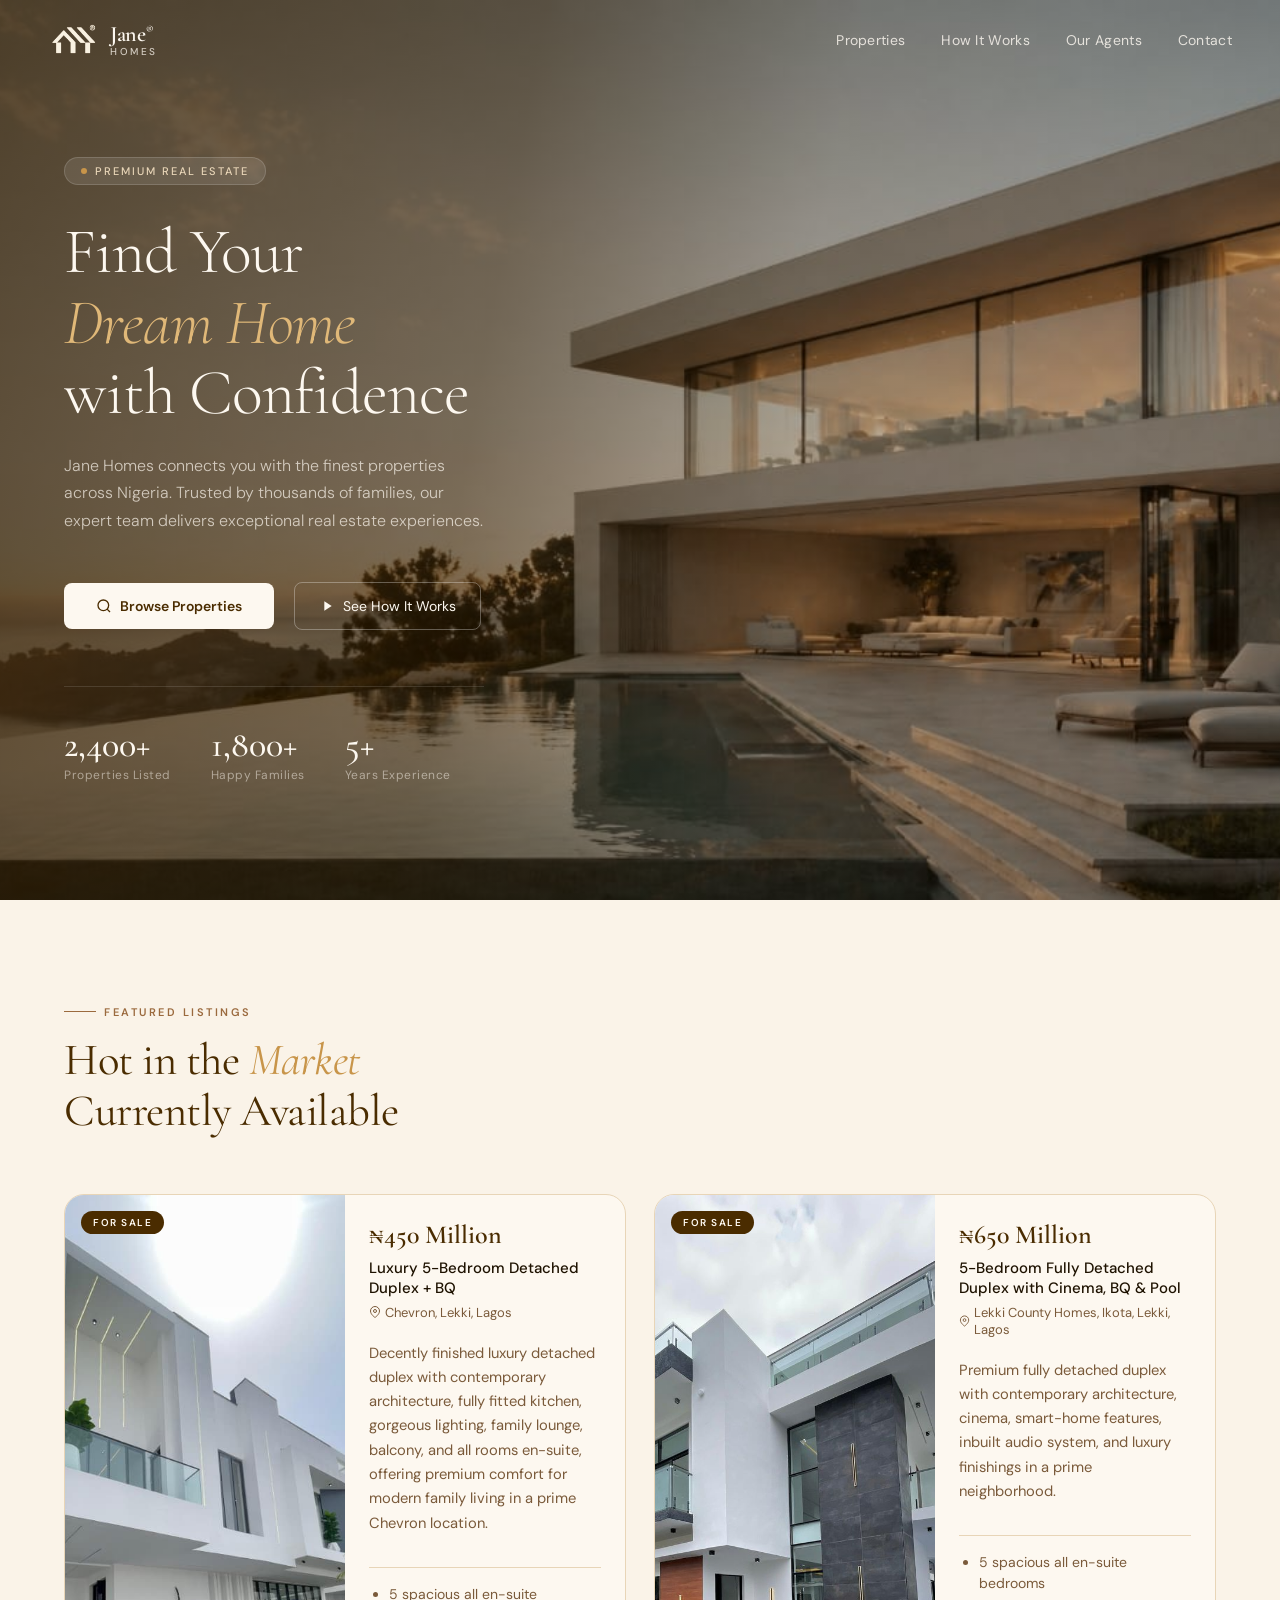
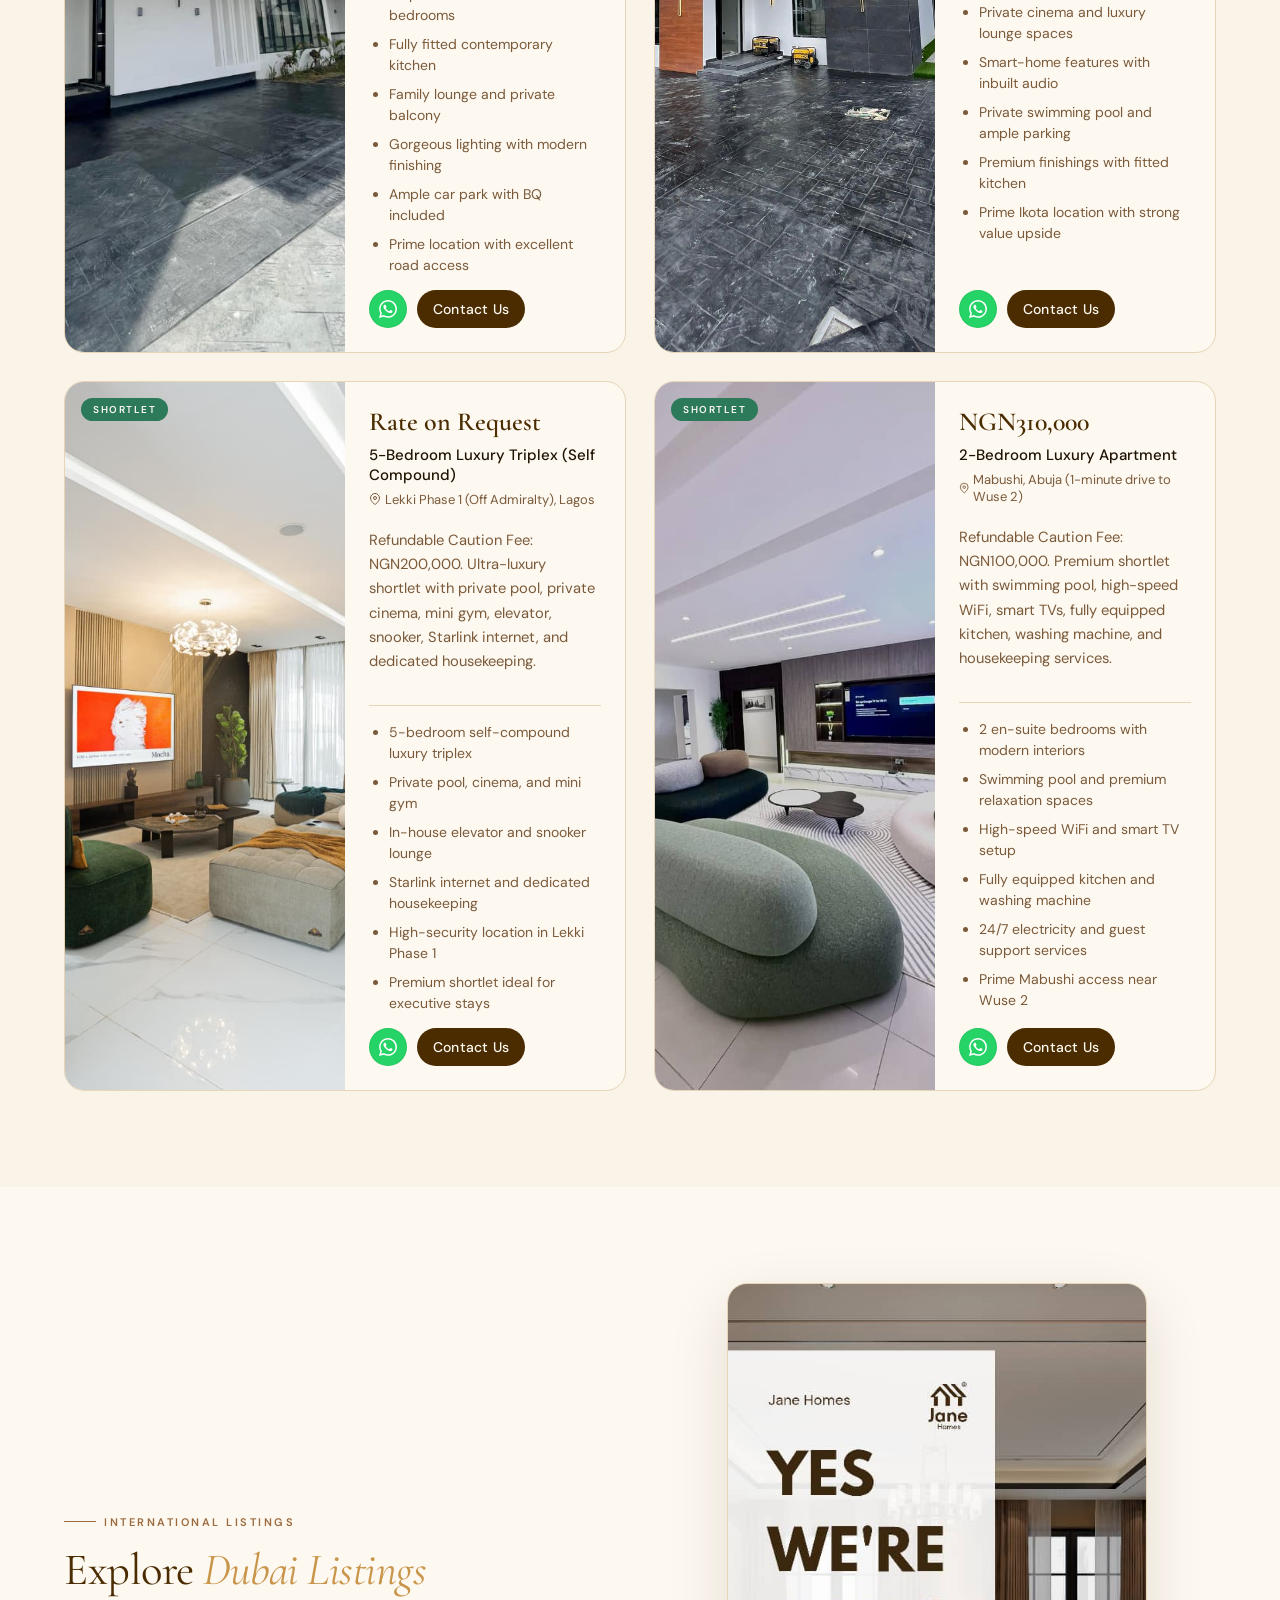
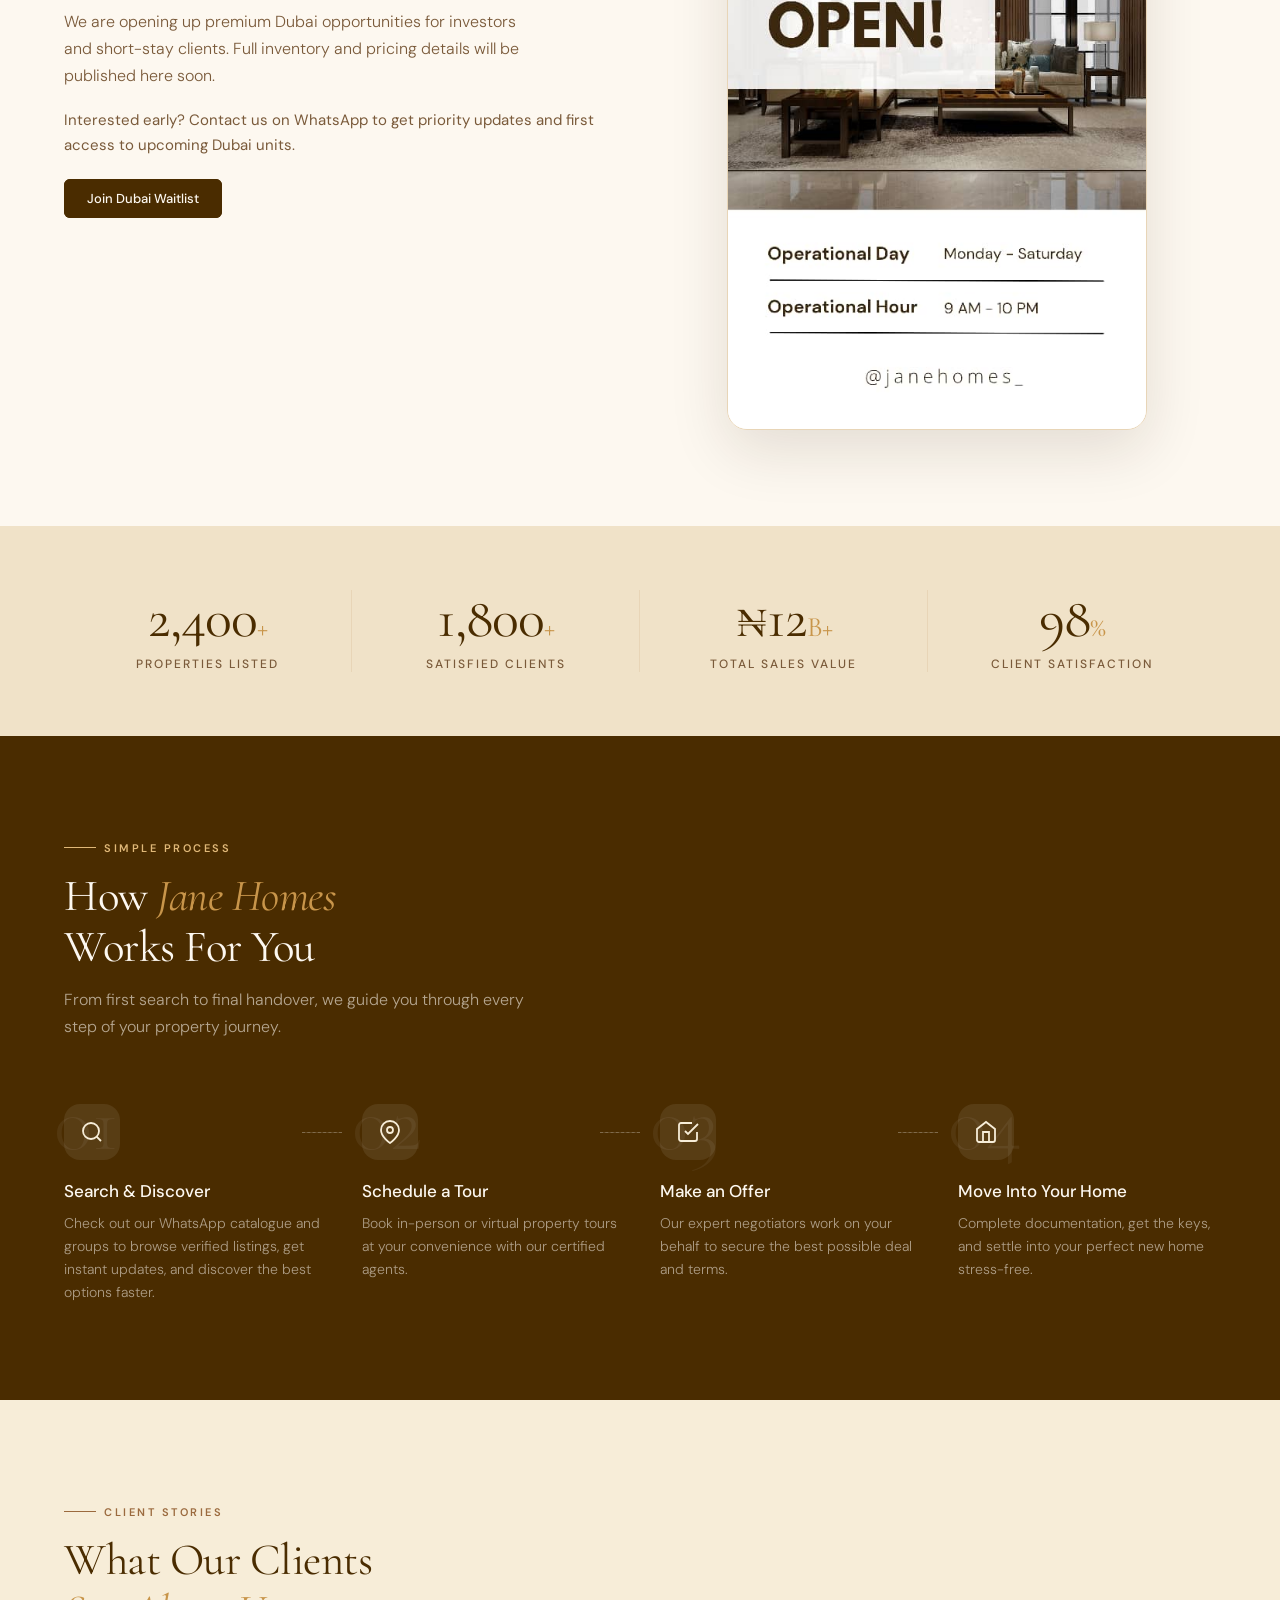
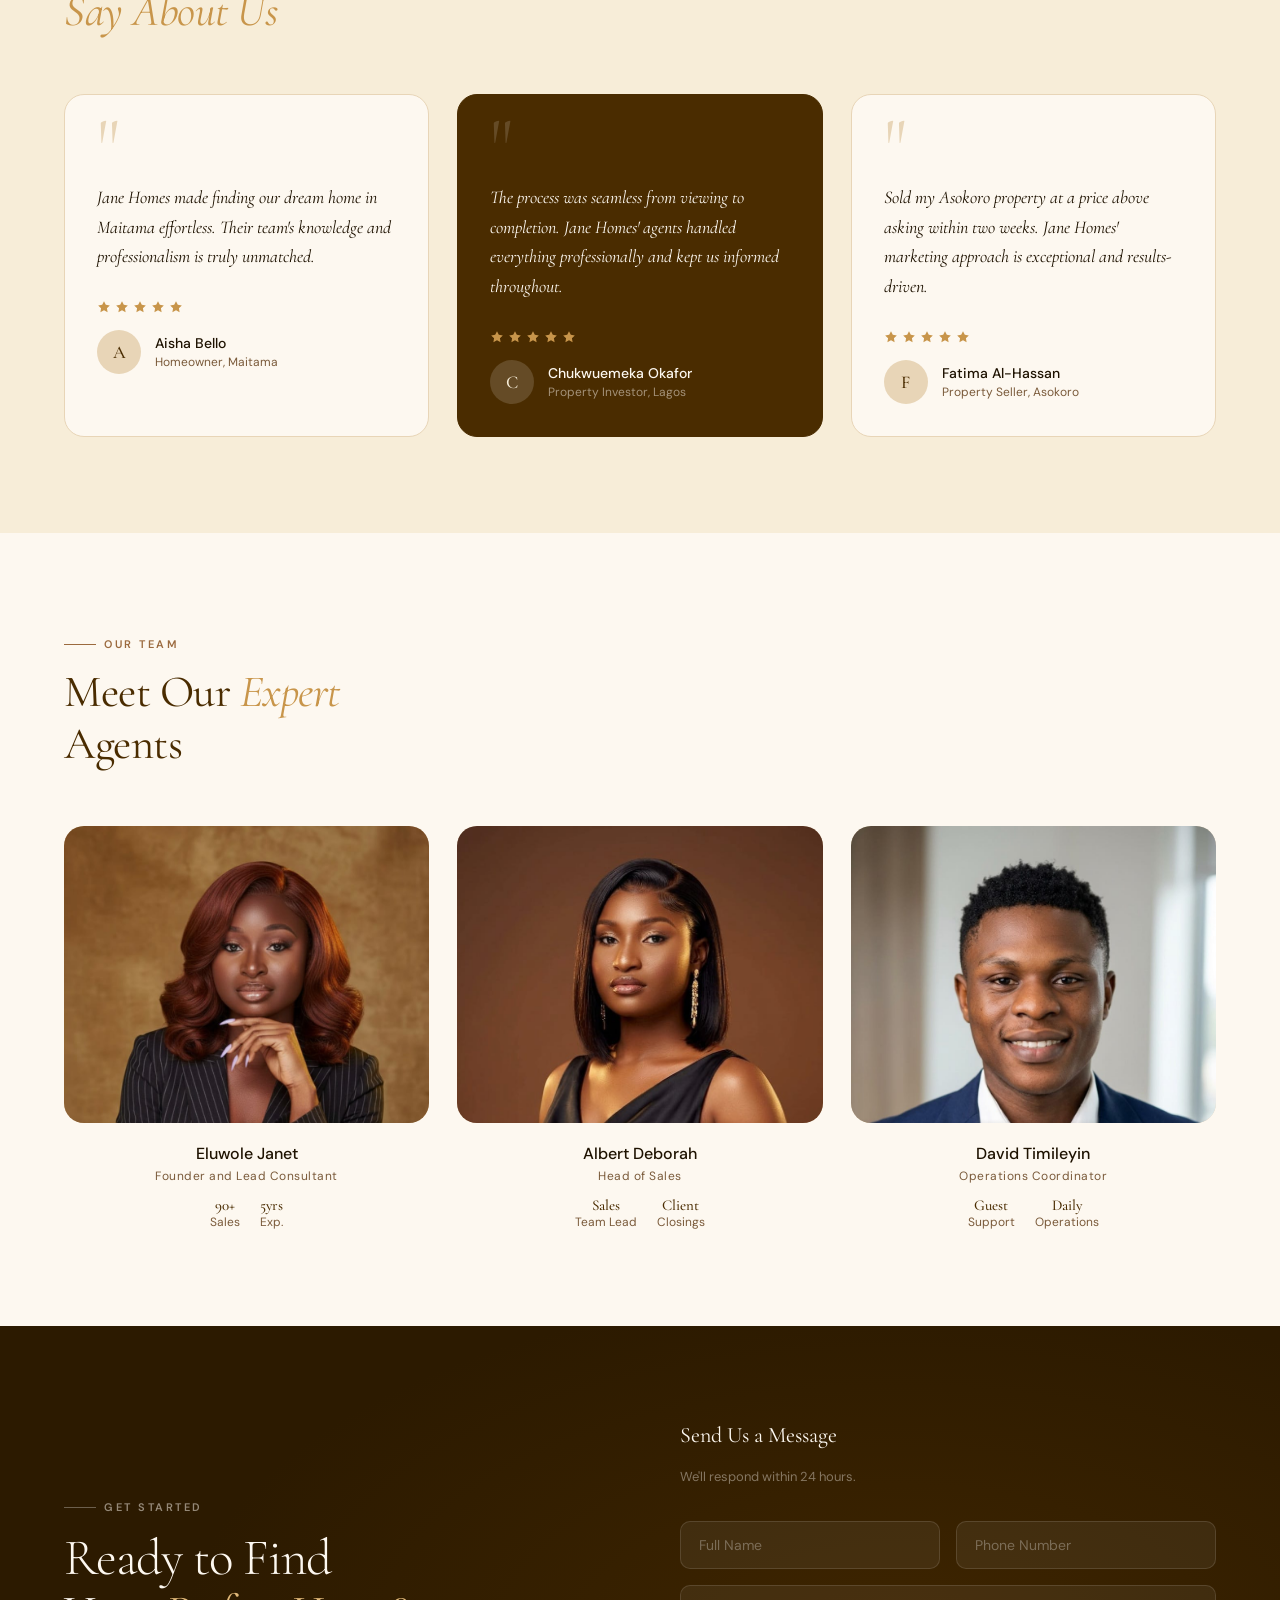
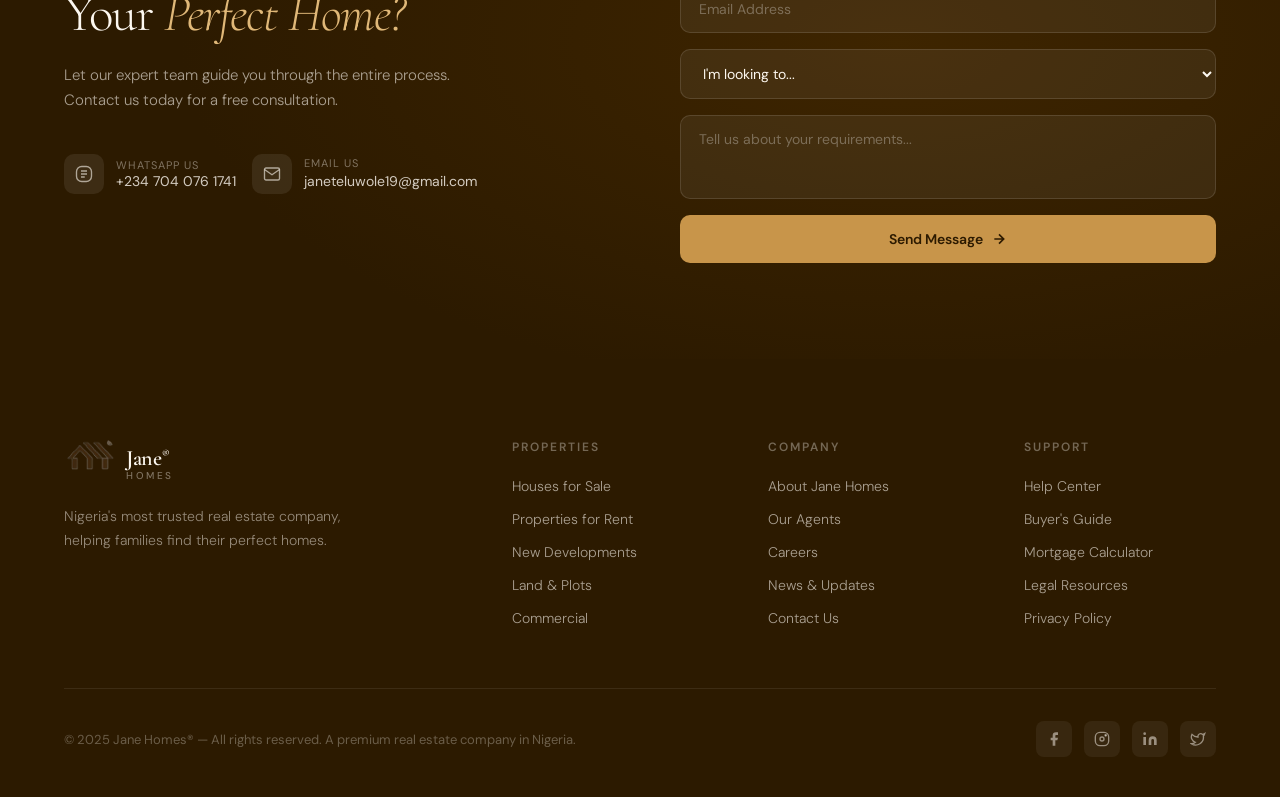
==== commit 15cbf65d: "names adjustents" ====
--- a/index.html
+++ b/index.html
@@ -1043,7 +1043,8 @@
               </div>
             </div>
           </div>
-          <div class="agent-name">Founder and Lead Consultant</div>
+          <div class="agent-name">Eluwole Janet</div>
+          <div class="agent-role">Founder and Lead Consultant</div>
           <div class="agent-stats">
             <div class="agent-stat"><strong>90+</strong>Sales</div>
             <div class="agent-stat"><strong>5yrs</strong>Exp.</div>
@@ -1084,7 +1085,8 @@
               </div>
             </div>
           </div>
-          <div class="agent-name">Head of Sales</div>
+          <div class="agent-name">Albert Deborah</div>
+          <div class="agent-role">Head of Sales</div>
           <div class="agent-stats">
             <div class="agent-stat"><strong>Sales</strong>Team Lead</div>
             <div class="agent-stat"><strong>Client</strong>Closings</div>
@@ -1125,7 +1127,8 @@
               </div>
             </div>
           </div>
-          <div class="agent-name">Operations Coordinator</div>
+          <div class="agent-name">David Timileyin</div>
+          <div class="agent-role">Operations Coordinator</div>
           <div class="agent-stats">
             <div class="agent-stat"><strong>Guest</strong>Support</div>
             <div class="agent-stat"><strong>Daily</strong>Operations</div>
@@ -1369,8 +1372,7 @@
           </a>
           <p class="footer-desc">
             Nigeria's most trusted real estate company, helping families find
-            their perfect homes since 2012. Headquartered in Abuja with offices
-            across major cities.
+            their perfect homes.
           </p>
         </div>
         <div class="footer-col">
